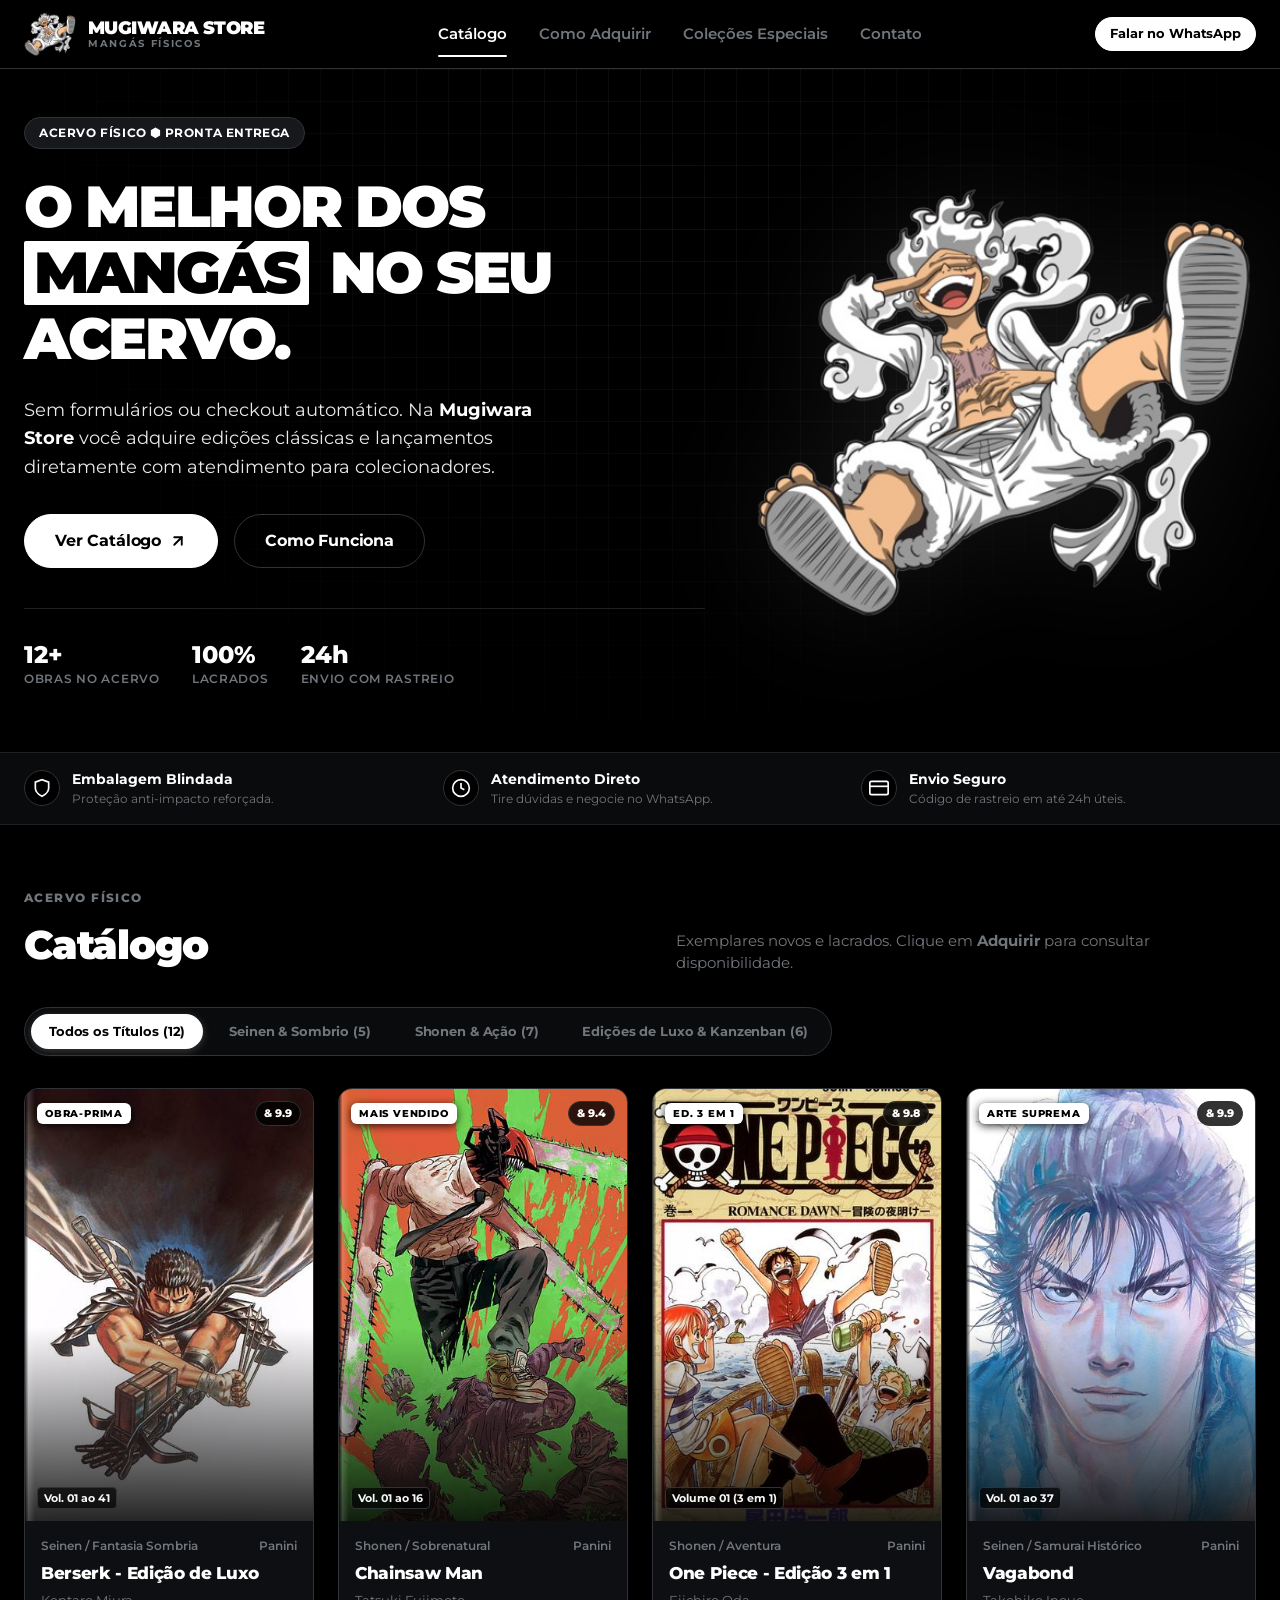
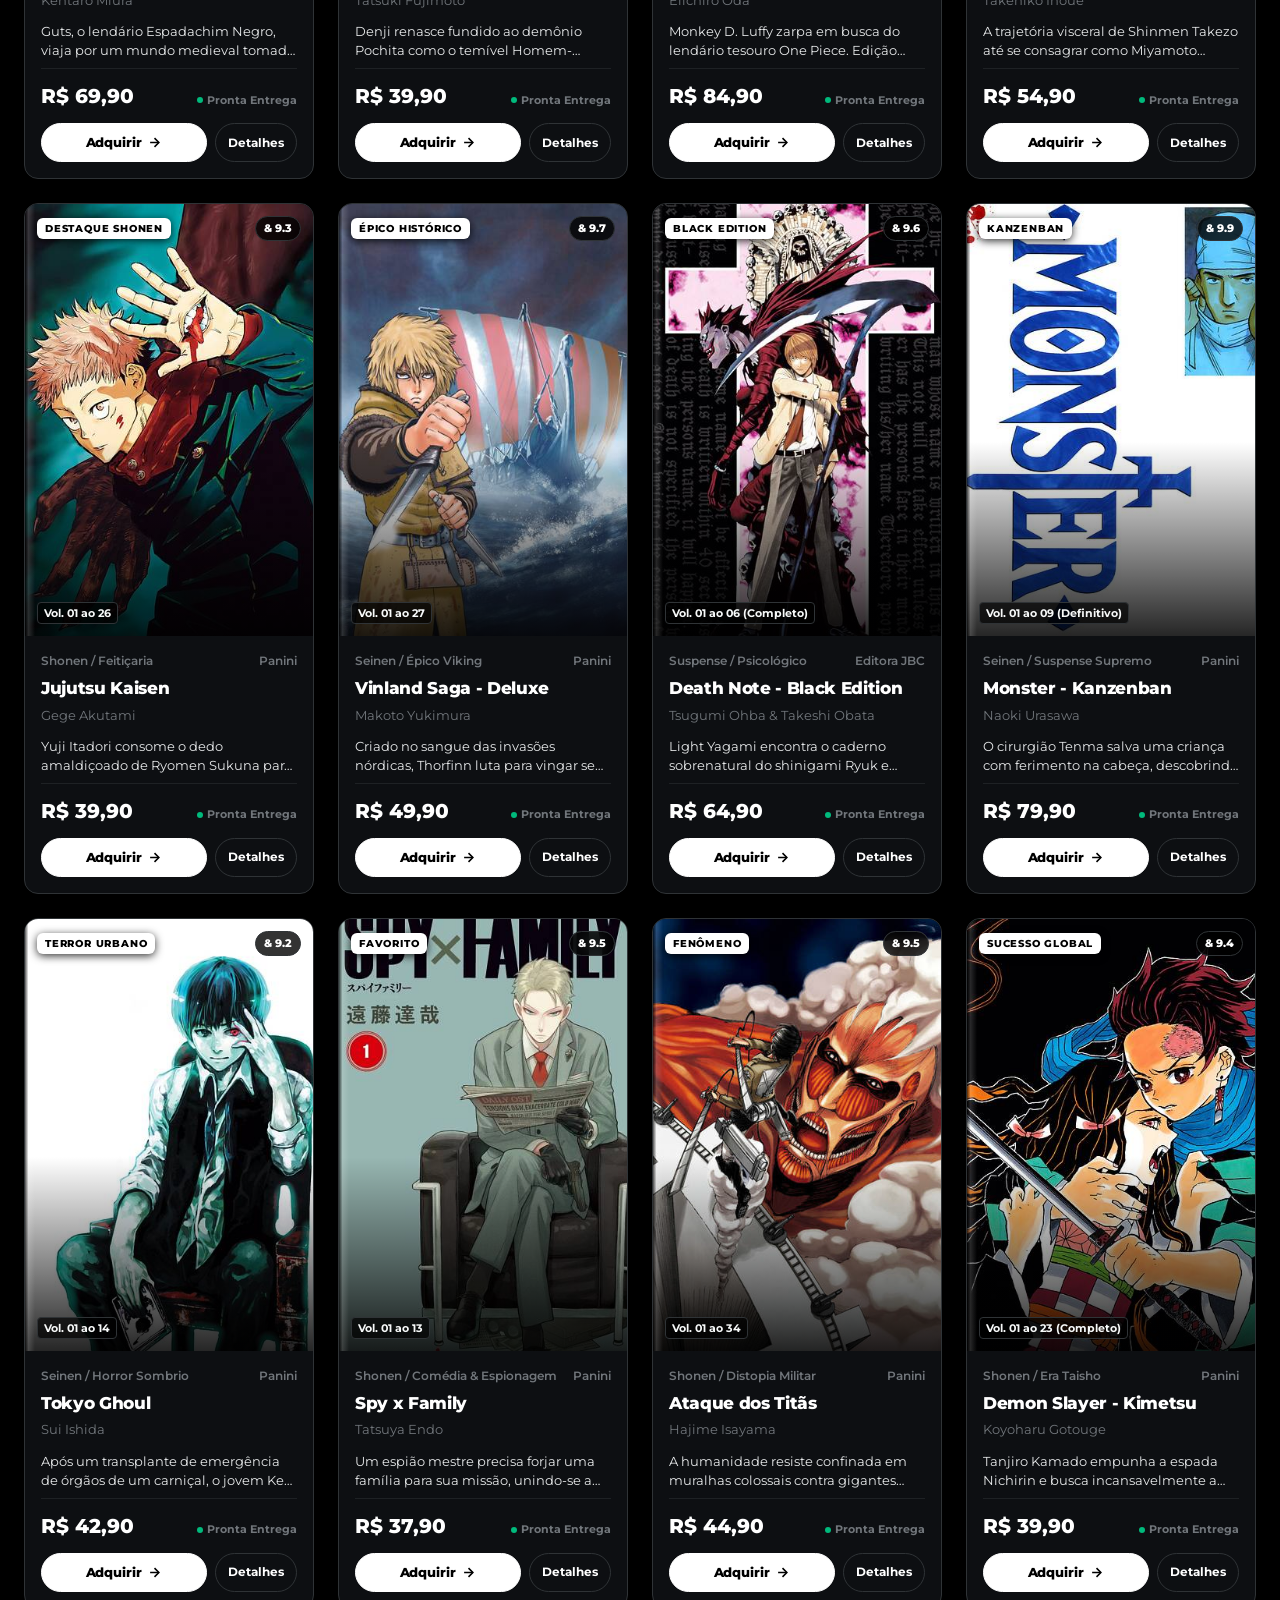
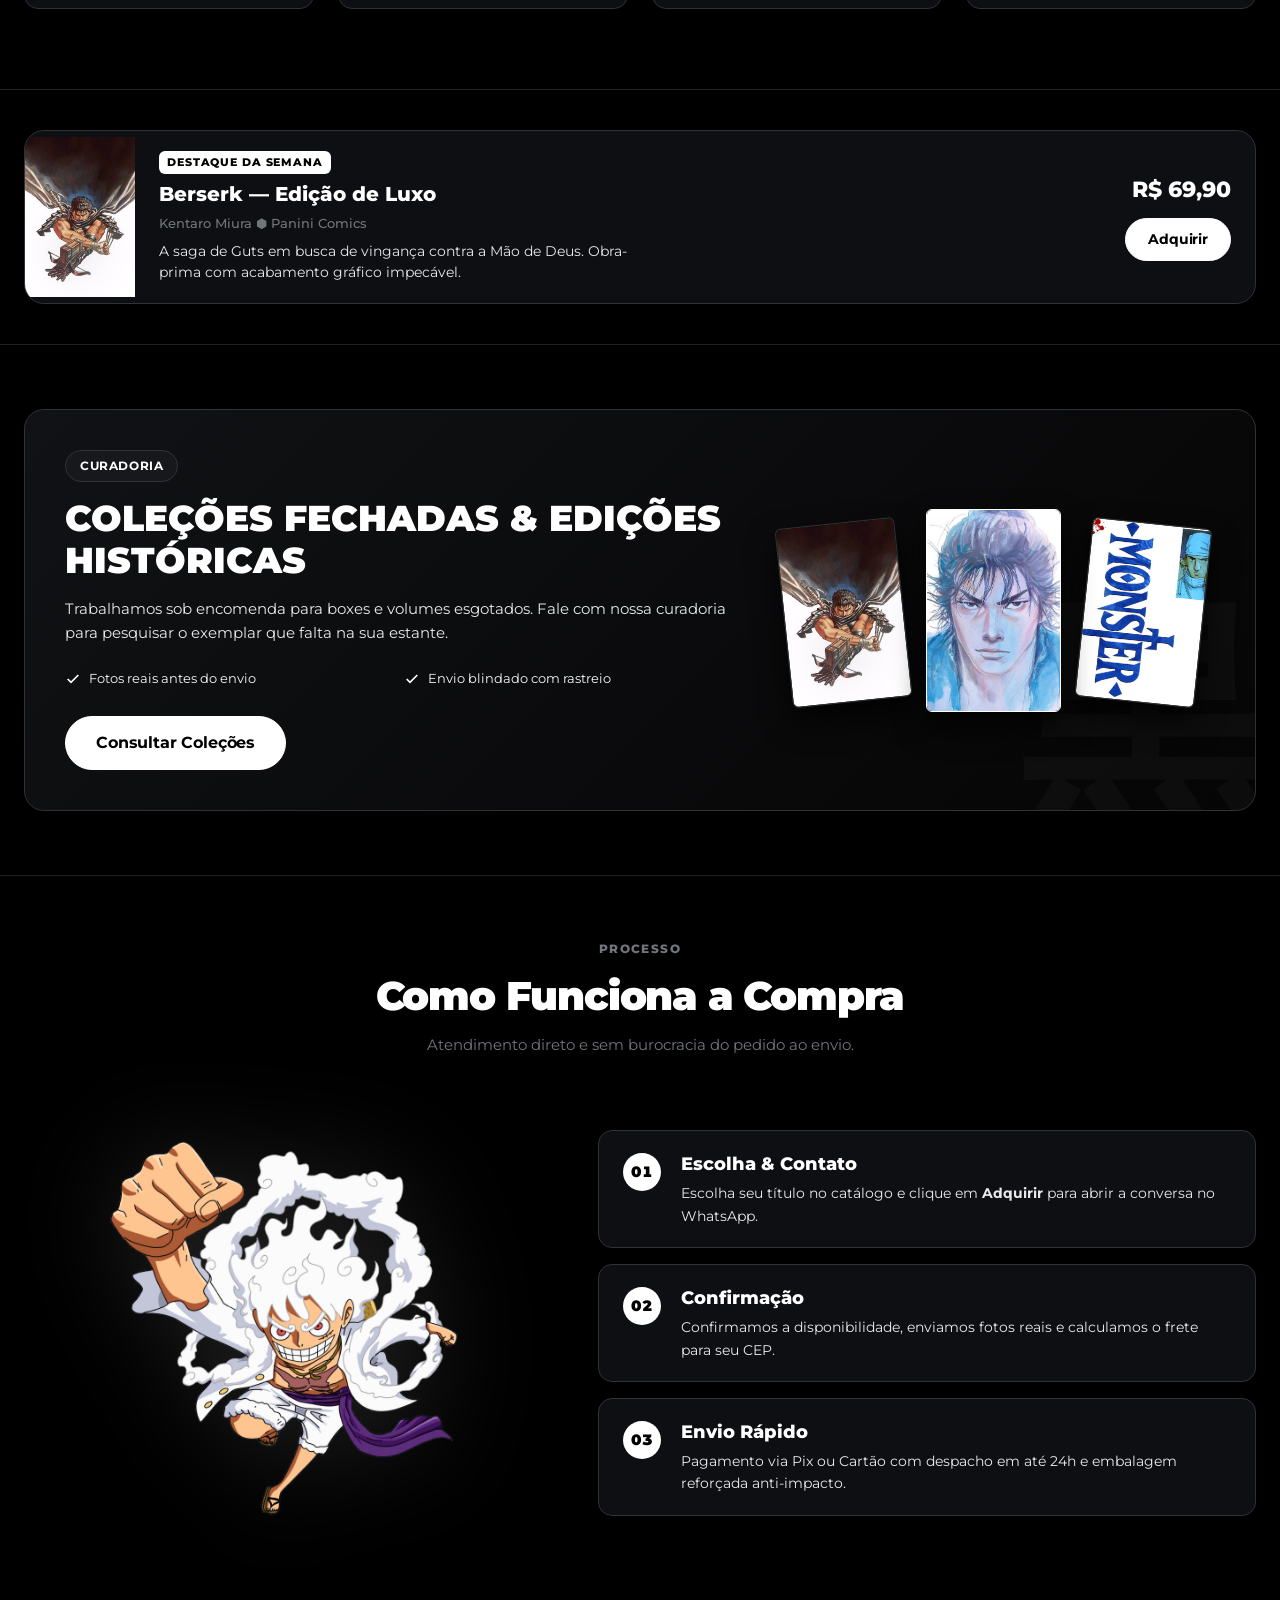
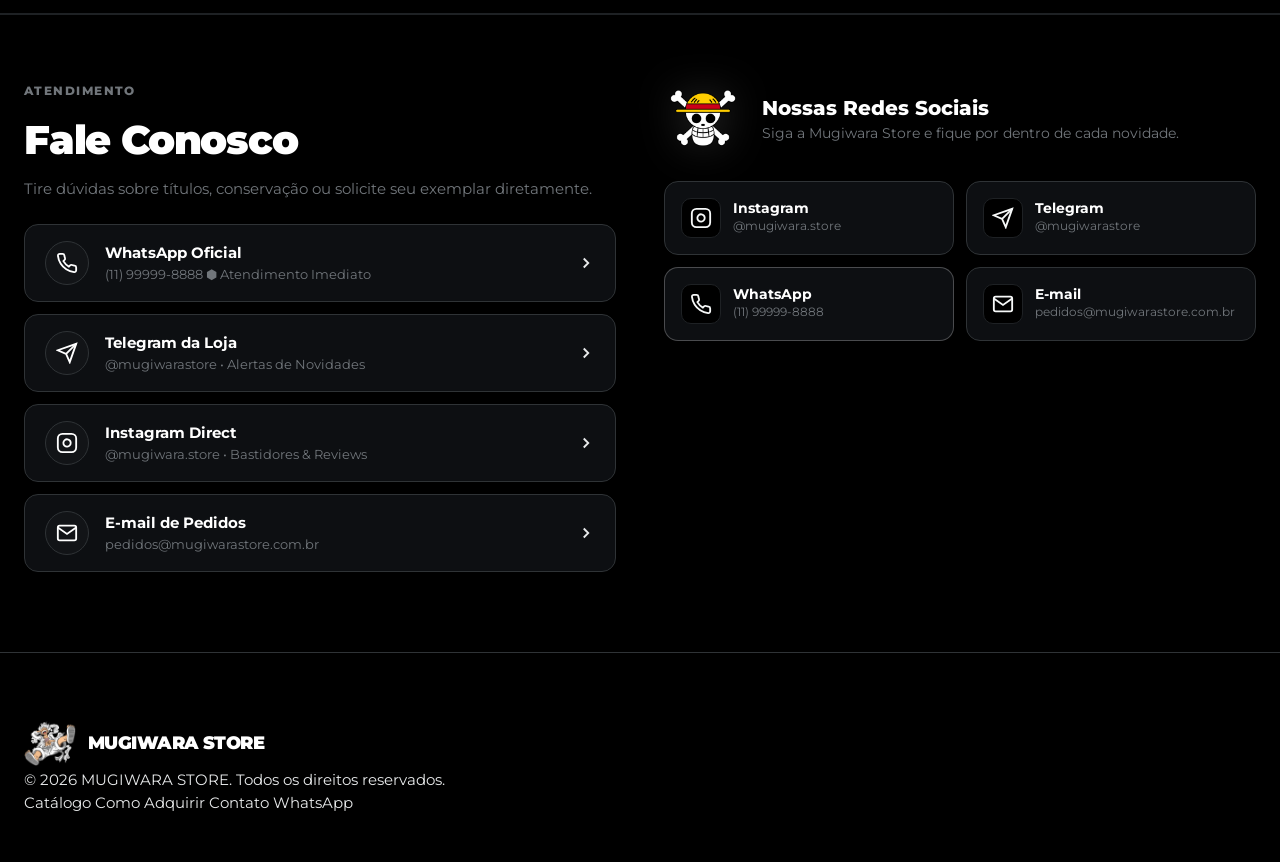
==== index.html @ 6538bbdb "feat: site demonstrativo Mugiwara Store em HTML e CSS puro" ====
<!DOCTYPE html>
<html lang="pt-BR">
<head>
  <meta charset="UTF-8">
  <meta name="viewport" content="width=device-width, initial-scale=1.0">
  <meta name="description" content="Mugiwara Store - Loja especializada em mangás raros, edições de luxo e shonen/seinen de destaque. Atendimento direto e envio para todo o Brasil.">
  <title>MUGIWARA STORE | Loja Especializada em Mangás & Edições de Colecionador</title>
  <link rel="preconnect" href="https://fonts.googleapis.com">
  <link rel="preconnect" href="https://fonts.gstatic.com" crossorigin>
  <link href="https://fonts.googleapis.com/css2?family=Montserrat:ital,wght@0,300;0,400;0,500;0,600;0,700;0,800;0,900;1,700;1,900&display=swap" rel="stylesheet">
  <link rel="stylesheet" href="styles.css">
</head>
<body>

  <!-- Header -->
  <header class="site-header">
    <div class="container header-inner">
      <!-- Logo -->
      <a href="#" class="logo" aria-label="Mugiwara Store Página Inicial">
        <img src="images/logo.png" alt="Mugiwara Store" class="logo-img">
        <div class="logo-text">
          <span>MUGIWARA STORE</span>
          <span class="tagline">Mangás Físicos</span>
        </div>
      </a>

      <!-- Mobile Nav Checkbox Toggle -->
      <input type="checkbox" id="nav-toggle" class="nav-toggle-input" aria-label="Abrir Menu">
      <label for="nav-toggle" class="nav-toggle-label" title="Menu">
        <span></span>
        <span></span>
        <span></span>
      </label>

      <!-- Desktop Nav -->
      <nav class="nav-menu">
        <a href="#catalogo" class="nav-link active">Catálogo</a>
        <a href="#como-adquirir" class="nav-link">Como Adquirir</a>
        <a href="#colecionador" class="nav-link">Coleções Especiais</a>
        <a href="#contato" class="nav-link">Contato</a>
      </nav>

      <!-- Action -->
      <div class="header-actions">
        <a href="https://wa.me/5511999998888?text=Ol%C3%A1%2C%20gostaria%20de%20consultar%20a%20disponibilidade%20de%20mang%C3%A1s%20na%20Mag%C3%A1%20Manga%21" target="_blank" rel="noopener noreferrer" class="btn btn-primary btn-sm">
          Falar no WhatsApp
        </a>
      </div>

      <!-- Mobile Dropdown Menu -->
      <div class="nav-menu-mobile">
        <a href="#catalogo">Catálogo</a>
        <a href="#como-adquirir">Como Adquirir</a>
        <a href="#colecionador">Coleções Especiais</a>
        <a href="#contato">Contato</a>
      </div>
    </div>
  </header>

  <!-- Hero / Spotlight Section -->
  <section class="hero" id="destaque">
    <div class="container hero-grid">
      
      <!-- Hero Copy -->
      <div class="hero-content">
        <div class="hero-badge-pill">
          Acervo Físico ⬢ Pronta Entrega
        </div>

        <h1 class="hero-title">
          O MELHOR DOS<br>
          <span class="highlight-box">MANGÁS</span> NO SEU<br>
          ACERVO.
        </h1>

        <p class="hero-desc">
          Sem formulários ou checkout automático. Na <strong>Mugiwara Store</strong> você adquire edições clássicas e lançamentos diretamente com atendimento para colecionadores.
        </p>

        <div class="hero-actions">
          <a href="#catalogo" class="btn btn-primary btn-lg">
            Ver Catálogo
            <svg width="18" height="18" viewBox="0 0 24 24" fill="none" stroke="currentColor" stroke-width="2.5" stroke-linecap="round" stroke-linejoin="round"><line x1="7" y1="17" x2="17" y2="7"></line><polyline points="7 7 17 7 17 17"></polyline></svg>
          </a>
          <a href="#como-adquirir" class="btn btn-outline btn-lg">
            Como Funciona
          </a>
        </div>

        <div class="hero-stats">
          <div class="stat-item">
            <span class="stat-value">12+</span>
            <span class="stat-label">Obras no Acervo</span>
          </div>
          <div class="stat-item">
            <span class="stat-value">100%</span>
            <span class="stat-label">Lacrados</span>
          </div>
          <div class="stat-item">
            <span class="stat-value">24h</span>
            <span class="stat-label">Envio com Rastreio</span>
          </div>
        </div>
      </div>

      <!-- Hero Logo Display -->
      <div class="hero-logo-display">
        <img src="images/logo.png" alt="Mugiwara Store" class="hero-logo-big">
      </div>

    </div>
  </section>

  <!-- Notice / Quality Promise Bar -->
  <section class="promise-bar">
    <div class="container promise-items">
      <div class="promise-item">
        <div class="promise-icon">
          <svg width="20" height="20" viewBox="0 0 24 24" fill="none" stroke="currentColor" stroke-width="2"><path d="M12 22s8-4 8-10V5l-8-3-8 3v7c0 6 8 10 8 10z"></path></svg>
        </div>
        <div class="promise-text">
          <h4>Embalagem Blindada</h4>
          <p>Proteção anti-impacto reforçada.</p>
        </div>
      </div>

      <div class="promise-item">
        <div class="promise-icon">
          <svg width="20" height="20" viewBox="0 0 24 24" fill="none" stroke="currentColor" stroke-width="2"><circle cx="12" cy="12" r="10"></circle><polyline points="12 6 12 12 16 14"></polyline></svg>
        </div>
        <div class="promise-text">
          <h4>Atendimento Direto</h4>
          <p>Tire dúvidas e negocie no WhatsApp.</p>
        </div>
      </div>

      <div class="promise-item">
        <div class="promise-icon">
          <svg width="20" height="20" viewBox="0 0 24 24" fill="none" stroke="currentColor" stroke-width="2"><rect x="1" y="4" width="22" height="16" rx="2" ry="2"></rect><line x1="1" y1="10" x2="23" y2="10"></line></svg>
        </div>
        <div class="promise-text">
          <h4>Envio Seguro</h4>
          <p>Código de rastreio em até 24h úteis.</p>
        </div>
      </div>
    </div>
  </section>

  <!-- Catalog Section -->
  <section class="catalog-section" id="catalogo">
    <div class="container">
      
      <!-- Section Header -->
      <div class="section-header">
        <span class="section-label">Acervo Físico</span>
        <div class="section-title-wrap">
          <h2 class="section-title">Catálogo</h2>
          <p class="section-subtitle">
            Exemplares novos e lacrados. Clique em <strong>Adquirir</strong> para consultar disponibilidade.
          </p>
        </div>
      </div>

      <!-- Pure CSS Filtering Control -->
      <input type="radio" name="manga-filter" id="filter-all" class="filter-radio" checked>
      <input type="radio" name="manga-filter" id="filter-seinen" class="filter-radio">
      <input type="radio" name="manga-filter" id="filter-shonen" class="filter-radio">
      <input type="radio" name="manga-filter" id="filter-luxo" class="filter-radio">

      <div class="filter-tabs">
        <label for="filter-all" class="filter-label">Todos os Títulos (12)</label>
        <label for="filter-seinen" class="filter-label">Seinen & Sombrio (5)</label>
        <label for="filter-shonen" class="filter-label">Shonen & Ação (7)</label>
        <label for="filter-luxo" class="filter-label">Edições de Luxo & Kanzenban (6)</label>
      </div>

      <!-- Manga Grid -->
      <div class="catalog-grid">

        <!-- 1. Berserk -->
        <article class="card cat-seinen cat-luxo">
          <div class="card-cover-container">
            <img src="images/berserk.jpg" alt="Berserk Volume 1" class="card-img" loading="lazy">
            <div class="card-badges">
              <span class="card-badge">Obra-Prima</span>
              <span class="card-rating">& 9.9</span>
            </div>
            <span class="card-vol-tag">Vol. 01 ao 41</span>
          </div>
          <div class="card-content">
            <div class="card-header-meta">
              <span>Seinen / Fantasia Sombria</span>
              <span>Panini</span>
            </div>
            <h3 class="card-title">Berserk - Edição de Luxo</h3>
            <span class="card-author">Kentaro Miura</span>
            <p class="card-synopsis">
              Guts, o lendário Espadachim Negro, viaja por um mundo medieval tomado por demônios em busca de acerto de contas com Griffith.
            </p>
            <div class="card-footer">
              <div class="card-price-row">
                <span class="card-price">R$ 69,90</span>
                <span class="card-stock-status"><span class="status-dot"></span> Pronta Entrega</span>
              </div>
              <div class="card-actions">
                <a href="https://wa.me/5511999998888?text=Ol%C3%A1%21%20Gostaria%20de%20adquirir%20o%20mang%C3%A1%20Berserk%20-%20Edi%C3%A7%C3%A3o%20de%20Luxo%20(R%24%2069%2C90).%20Como%20fa%C3%A7o%20para%20concluir%3F" target="_blank" rel="noopener noreferrer" class="btn-adquirir" title="Adquirir via Contato">
                  Adquirir
                  <svg width="15" height="15" viewBox="0 0 24 24" fill="none" stroke="currentColor" stroke-width="2.5"><line x1="5" y1="12" x2="19" y2="12"></line><polyline points="12 5 19 12 12 19"></polyline></svg>
                </a>
                <a href="#modal-berserk" class="btn-detalhes" title="Ver detalhes completos">Detalhes</a>
              </div>
            </div>
          </div>
        </article>

        <!-- 2. Chainsaw Man -->
        <article class="card cat-shonen">
          <div class="card-cover-container">
            <img src="images/chainsaw-man.jpg" alt="Chainsaw Man" class="card-img" loading="lazy">
            <div class="card-badges">
              <span class="card-badge">Mais Vendido</span>
              <span class="card-rating">& 9.4</span>
            </div>
            <span class="card-vol-tag">Vol. 01 ao 16</span>
          </div>
          <div class="card-content">
            <div class="card-header-meta">
              <span>Shonen / Sobrenatural</span>
              <span>Panini</span>
            </div>
            <h3 class="card-title">Chainsaw Man</h3>
            <span class="card-author">Tatsuki Fujimoto</span>
            <p class="card-synopsis">
              Denji renasce fundido ao demônio Pochita como o temível Homem-Motosserra e ingressa na Segurança Pública como caçador oficial.
            </p>
            <div class="card-footer">
              <div class="card-price-row">
                <span class="card-price">R$ 39,90</span>
                <span class="card-stock-status"><span class="status-dot"></span> Pronta Entrega</span>
              </div>
              <div class="card-actions">
                <a href="https://wa.me/5511999998888?text=Ol%C3%A1%21%20Gostaria%20de%20adquirir%20o%20mang%C3%A1%20Chainsaw%20Man%20(R%24%2039%2C90).%20Ainda%20possui%20exemplar%20dispon%C3%ADvel%3F" target="_blank" rel="noopener noreferrer" class="btn-adquirir">
                  Adquirir
                  <svg width="15" height="15" viewBox="0 0 24 24" fill="none" stroke="currentColor" stroke-width="2.5"><line x1="5" y1="12" x2="19" y2="12"></line><polyline points="12 5 19 12 12 19"></polyline></svg>
                </a>
                <a href="#modal-chainsaw-man" class="btn-detalhes">Detalhes</a>
              </div>
            </div>
          </div>
        </article>

        <!-- 3. One Piece -->
        <article class="card cat-shonen cat-luxo">
          <div class="card-cover-container">
            <img src="images/one-piece.jpg" alt="One Piece Edição 3 em 1" class="card-img" loading="lazy">
            <div class="card-badges">
              <span class="card-badge">Ed. 3 em 1</span>
              <span class="card-rating">& 9.8</span>
            </div>
            <span class="card-vol-tag">Volume 01 (3 em 1)</span>
          </div>
          <div class="card-content">
            <div class="card-header-meta">
              <span>Shonen / Aventura</span>
              <span>Panini</span>
            </div>
            <h3 class="card-title">One Piece - Edição 3 em 1</h3>
            <span class="card-author">Eiichiro Oda</span>
            <p class="card-synopsis">
              Monkey D. Luffy zarpa em busca do lendário tesouro One Piece. Edição compilada com três volumes originais em um só tomo.
            </p>
            <div class="card-footer">
              <div class="card-price-row">
                <span class="card-price">R$ 84,90</span>
                <span class="card-stock-status"><span class="status-dot"></span> Pronta Entrega</span>
              </div>
              <div class="card-actions">
                <a href="https://wa.me/5511999998888?text=Ol%C3%A1%21%20Gostaria%20de%20adquirir%20a%20edi%C3%A7%C3%A3o%203%20em%201%20de%20One%20Piece%20(R%24%2084%2C90).%20Como%20procedemos%3F" target="_blank" rel="noopener noreferrer" class="btn-adquirir">
                  Adquirir
                  <svg width="15" height="15" viewBox="0 0 24 24" fill="none" stroke="currentColor" stroke-width="2.5"><line x1="5" y1="12" x2="19" y2="12"></line><polyline points="12 5 19 12 12 19"></polyline></svg>
                </a>
                <a href="#modal-one-piece" class="btn-detalhes">Detalhes</a>
              </div>
            </div>
          </div>
        </article>

        <!-- 4. Vagabond -->
        <article class="card cat-seinen cat-luxo">
          <div class="card-cover-container">
            <img src="images/vagabond.jpg" alt="Vagabond" class="card-img" loading="lazy">
            <div class="card-badges">
              <span class="card-badge">Arte Suprema</span>
              <span class="card-rating">& 9.9</span>
            </div>
            <span class="card-vol-tag">Vol. 01 ao 37</span>
          </div>
          <div class="card-content">
            <div class="card-header-meta">
              <span>Seinen / Samurai Histórico</span>
              <span>Panini</span>
            </div>
            <h3 class="card-title">Vagabond</h3>
            <span class="card-author">Takehiko Inoue</span>
            <p class="card-synopsis">
              A trajetória visceral de Shinmen Takezo até se consagrar como Miyamoto Musashi, o maior espadachim de toda a história do Japão feudal.
            </p>
            <div class="card-footer">
              <div class="card-price-row">
                <span class="card-price">R$ 54,90</span>
                <span class="card-stock-status"><span class="status-dot"></span> Pronta Entrega</span>
              </div>
              <div class="card-actions">
                <a href="https://wa.me/5511999998888?text=Ol%C3%A1%21%20Tenho%20interesse%20em%20adquirir%20o%20mang%C3%A1%20Vagabond%20(R%24%2054%2C90).%20Pode%20me%20atender%3F" target="_blank" rel="noopener noreferrer" class="btn-adquirir">
                  Adquirir
                  <svg width="15" height="15" viewBox="0 0 24 24" fill="none" stroke="currentColor" stroke-width="2.5"><line x1="5" y1="12" x2="19" y2="12"></line><polyline points="12 5 19 12 12 19"></polyline></svg>
                </a>
                <a href="#modal-vagabond" class="btn-detalhes">Detalhes</a>
              </div>
            </div>
          </div>
        </article>

        <!-- 5. Jujutsu Kaisen -->
        <article class="card cat-shonen">
          <div class="card-cover-container">
            <img src="images/jujutsu-kaisen.jpg" alt="Jujutsu Kaisen" class="card-img" loading="lazy">
            <div class="card-badges">
              <span class="card-badge">Destaque Shonen</span>
              <span class="card-rating">& 9.3</span>
            </div>
            <span class="card-vol-tag">Vol. 01 ao 26</span>
          </div>
          <div class="card-content">
            <div class="card-header-meta">
              <span>Shonen / Feitiçaria</span>
              <span>Panini</span>
            </div>
            <h3 class="card-title">Jujutsu Kaisen</h3>
            <span class="card-author">Gege Akutami</span>
            <p class="card-synopsis">
              Yuji Itadori consome o dedo amaldiçoado de Ryomen Sukuna para salvar seus companheiros e é lançado na Escola de Feitiçaria de Tóquio.
            </p>
            <div class="card-footer">
              <div class="card-price-row">
                <span class="card-price">R$ 39,90</span>
                <span class="card-stock-status"><span class="status-dot"></span> Pronta Entrega</span>
              </div>
              <div class="card-actions">
                <a href="https://wa.me/5511999998888?text=Ol%C3%A1%21%20Quero%20adquirir%20o%20mang%C3%A1%20Jujutsu%20Kaisen%20(R%24%2039%2C90).%20Quais%20volumes%20est%C3%A3o%20dispon%C3%ADveis%3F" target="_blank" rel="noopener noreferrer" class="btn-adquirir">
                  Adquirir
                  <svg width="15" height="15" viewBox="0 0 24 24" fill="none" stroke="currentColor" stroke-width="2.5"><line x1="5" y1="12" x2="19" y2="12"></line><polyline points="12 5 19 12 12 19"></polyline></svg>
                </a>
                <a href="#modal-jujutsu-kaisen" class="btn-detalhes">Detalhes</a>
              </div>
            </div>
          </div>
        </article>

        <!-- 6. Vinland Saga -->
        <article class="card cat-seinen cat-luxo">
          <div class="card-cover-container">
            <img src="images/vinland-saga.jpg" alt="Vinland Saga Deluxe" class="card-img" loading="lazy">
            <div class="card-badges">
              <span class="card-badge">Épico Histórico</span>
              <span class="card-rating">& 9.7</span>
            </div>
            <span class="card-vol-tag">Vol. 01 ao 27</span>
          </div>
          <div class="card-content">
            <div class="card-header-meta">
              <span>Seinen / Épico Viking</span>
              <span>Panini</span>
            </div>
            <h3 class="card-title">Vinland Saga - Deluxe</h3>
            <span class="card-author">Makoto Yukimura</span>
            <p class="card-synopsis">
              Criado no sangue das invasões nórdicas, Thorfinn luta para vingar seu pai contra Askeladd até descobrir a lenda de Vinland.
            </p>
            <div class="card-footer">
              <div class="card-price-row">
                <span class="card-price">R$ 49,90</span>
                <span class="card-stock-status"><span class="status-dot"></span> Pronta Entrega</span>
              </div>
              <div class="card-actions">
                <a href="https://wa.me/5511999998888?text=Ol%C3%A1%21%20Gostaria%20de%20adquirir%20Vinland%20Saga%20Deluxe%20(R%24%2049%2C90).%20Como%20fa%C3%A7o%20para%20combinar%20o%20envio%3F" target="_blank" rel="noopener noreferrer" class="btn-adquirir">
                  Adquirir
                  <svg width="15" height="15" viewBox="0 0 24 24" fill="none" stroke="currentColor" stroke-width="2.5"><line x1="5" y1="12" x2="19" y2="12"></line><polyline points="12 5 19 12 12 19"></polyline></svg>
                </a>
                <a href="#modal-vinland-saga" class="btn-detalhes">Detalhes</a>
              </div>
            </div>
          </div>
        </article>

        <!-- 7. Death Note -->
        <article class="card cat-shonen cat-luxo">
          <div class="card-cover-container">
            <img src="images/death-note.jpg" alt="Death Note Black Edition" class="card-img" loading="lazy">
            <div class="card-badges">
              <span class="card-badge">Black Edition</span>
              <span class="card-rating">& 9.6</span>
            </div>
            <span class="card-vol-tag">Vol. 01 ao 06 (Completo)</span>
          </div>
          <div class="card-content">
            <div class="card-header-meta">
              <span>Suspense / Psicológico</span>
              <span>Editora JBC</span>
            </div>
            <h3 class="card-title">Death Note - Black Edition</h3>
            <span class="card-author">Tsugumi Ohba & Takeshi Obata</span>
            <p class="card-synopsis">
              Light Yagami encontra o caderno sobrenatural do shinigami Ryuk e declara guerra aos criminosos do mundo, desafiando a mente de L.
            </p>
            <div class="card-footer">
              <div class="card-price-row">
                <span class="card-price">R$ 64,90</span>
                <span class="card-stock-status"><span class="status-dot"></span> Pronta Entrega</span>
              </div>
              <div class="card-actions">
                <a href="https://wa.me/5511999998888?text=Ol%C3%A1%21%20Quero%20adquirir%20o%20Death%20Note%20Black%20Edition%20(R%24%2064%2C90).%20Est%C3%A1%20dispon%C3%ADvel%3F" target="_blank" rel="noopener noreferrer" class="btn-adquirir">
                  Adquirir
                  <svg width="15" height="15" viewBox="0 0 24 24" fill="none" stroke="currentColor" stroke-width="2.5"><line x1="5" y1="12" x2="19" y2="12"></line><polyline points="12 5 19 12 12 19"></polyline></svg>
                </a>
                <a href="#modal-death-note" class="btn-detalhes">Detalhes</a>
              </div>
            </div>
          </div>
        </article>

        <!-- 8. Monster -->
        <article class="card cat-seinen cat-luxo">
          <div class="card-cover-container">
            <img src="images/monster.jpg" alt="Monster Kanzenban" class="card-img" loading="lazy">
            <div class="card-badges">
              <span class="card-badge">Kanzenban</span>
              <span class="card-rating">& 9.9</span>
            </div>
            <span class="card-vol-tag">Vol. 01 ao 09 (Definitivo)</span>
          </div>
          <div class="card-content">
            <div class="card-header-meta">
              <span>Seinen / Suspense Supremo</span>
              <span>Panini</span>
            </div>
            <h3 class="card-title">Monster - Kanzenban</h3>
            <span class="card-author">Naoki Urasawa</span>
            <p class="card-synopsis">
              O cirurgião Tenma salva uma criança com ferimento na cabeça, descobrindo anos depois que salvou Johan Liebert, um gênio maligno.
            </p>
            <div class="card-footer">
              <div class="card-price-row">
                <span class="card-price">R$ 79,90</span>
                <span class="card-stock-status"><span class="status-dot"></span> Pronta Entrega</span>
              </div>
              <div class="card-actions">
                <a href="https://wa.me/5511999998888?text=Ol%C3%A1%21%20Gostaria%20de%20adquirir%20o%20Monster%20Kanzenban%20(R%24%2079%2C90).%20Como%20proceder%20com%20o%20pagamento%3F" target="_blank" rel="noopener noreferrer" class="btn-adquirir">
                  Adquirir
                  <svg width="15" height="15" viewBox="0 0 24 24" fill="none" stroke="currentColor" stroke-width="2.5"><line x1="5" y1="12" x2="19" y2="12"></line><polyline points="12 5 19 12 12 19"></polyline></svg>
                </a>
                <a href="#modal-monster" class="btn-detalhes">Detalhes</a>
              </div>
            </div>
          </div>
        </article>

        <!-- 9. Tokyo Ghoul -->
        <article class="card cat-seinen">
          <div class="card-cover-container">
            <img src="images/tokyo-ghoul.jpg" alt="Tokyo Ghoul" class="card-img" loading="lazy">
            <div class="card-badges">
              <span class="card-badge">Terror Urbano</span>
              <span class="card-rating">& 9.2</span>
            </div>
            <span class="card-vol-tag">Vol. 01 ao 14</span>
          </div>
          <div class="card-content">
            <div class="card-header-meta">
              <span>Seinen / Horror Sombrio</span>
              <span>Panini</span>
            </div>
            <h3 class="card-title">Tokyo Ghoul</h3>
            <span class="card-author">Sui Ishida</span>
            <p class="card-synopsis">
              Após um transplante de emergência de órgãos de um carniçal, o jovem Ken Kaneki torna-se meio-humano, meio-ghoul em Tóquio.
            </p>
            <div class="card-footer">
              <div class="card-price-row">
                <span class="card-price">R$ 42,90</span>
                <span class="card-stock-status"><span class="status-dot"></span> Pronta Entrega</span>
              </div>
              <div class="card-actions">
                <a href="https://wa.me/5511999998888?text=Ol%C3%A1%21%20Gostaria%20de%20adquirir%20o%20mang%C3%A1%20Tokyo%20Ghoul%20(R%24%2042%2C90).%20Voc%C3%AA%20tem%20o%20volume%201%3F" target="_blank" rel="noopener noreferrer" class="btn-adquirir">
                  Adquirir
                  <svg width="15" height="15" viewBox="0 0 24 24" fill="none" stroke="currentColor" stroke-width="2.5"><line x1="5" y1="12" x2="19" y2="12"></line><polyline points="12 5 19 12 12 19"></polyline></svg>
                </a>
                <a href="#modal-tokyo-ghoul" class="btn-detalhes">Detalhes</a>
              </div>
            </div>
          </div>
        </article>

        <!-- 10. Spy x Family -->
        <article class="card cat-shonen">
          <div class="card-cover-container">
            <img src="images/spy-family.jpg" alt="Spy x Family" class="card-img" loading="lazy">
            <div class="card-badges">
              <span class="card-badge">Favorito</span>
              <span class="card-rating">& 9.5</span>
            </div>
            <span class="card-vol-tag">Vol. 01 ao 13</span>
          </div>
          <div class="card-content">
            <div class="card-header-meta">
              <span>Shonen / Comédia & Espionagem</span>
              <span>Panini</span>
            </div>
            <h3 class="card-title">Spy x Family</h3>
            <span class="card-author">Tatsuya Endo</span>
            <p class="card-synopsis">
              Um espião mestre precisa forjar uma família para sua missão, unindo-se a uma assassina e adotando uma garotinha clarividente.
            </p>
            <div class="card-footer">
              <div class="card-price-row">
                <span class="card-price">R$ 37,90</span>
                <span class="card-stock-status"><span class="status-dot"></span> Pronta Entrega</span>
              </div>
              <div class="card-actions">
                <a href="https://wa.me/5511999998888?text=Ol%C3%A1%21%20Quero%20adquirir%20exemplares%20de%20Spy%20x%20Family%20(R%24%2037%2C90).%20Como%20prosseguimos%3F" target="_blank" rel="noopener noreferrer" class="btn-adquirir">
                  Adquirir
                  <svg width="15" height="15" viewBox="0 0 24 24" fill="none" stroke="currentColor" stroke-width="2.5"><line x1="5" y1="12" x2="19" y2="12"></line><polyline points="12 5 19 12 12 19"></polyline></svg>
                </a>
                <a href="#modal-spy-family" class="btn-detalhes">Detalhes</a>
              </div>
            </div>
          </div>
        </article>

        <!-- 11. Attack on Titan -->
        <article class="card cat-shonen">
          <div class="card-cover-container">
            <img src="images/attack-on-titan.jpg" alt="Ataque dos Titãs" class="card-img" loading="lazy">
            <div class="card-badges">
              <span class="card-badge">Fenômeno</span>
              <span class="card-rating">& 9.5</span>
            </div>
            <span class="card-vol-tag">Vol. 01 ao 34</span>
          </div>
          <div class="card-content">
            <div class="card-header-meta">
              <span>Shonen / Distopia Militar</span>
              <span>Panini</span>
            </div>
            <h3 class="card-title">Ataque dos Titãs</h3>
            <span class="card-author">Hajime Isayama</span>
            <p class="card-synopsis">
              A humanidade resiste confinada em muralhas colossais contra gigantes devoradores até o muro quebrar e Eren jurar vingança total.
            </p>
            <div class="card-footer">
              <div class="card-price-row">
                <span class="card-price">R$ 44,90</span>
                <span class="card-stock-status"><span class="status-dot"></span> Pronta Entrega</span>
              </div>
              <div class="card-actions">
                <a href="https://wa.me/5511999998888?text=Ol%C3%A1%21%20Tenho%20interesse%20em%20adquirir%20o%20mang%C3%A1%20Ataque%20dos%20Tit%C3%A3s%20(R%24%2044%2C90).%20Poderia%20me%20atender%3F" target="_blank" rel="noopener noreferrer" class="btn-adquirir">
                  Adquirir
                  <svg width="15" height="15" viewBox="0 0 24 24" fill="none" stroke="currentColor" stroke-width="2.5"><line x1="5" y1="12" x2="19" y2="12"></line><polyline points="12 5 19 12 12 19"></polyline></svg>
                </a>
                <a href="#modal-attack-on-titan" class="btn-detalhes">Detalhes</a>
              </div>
            </div>
          </div>
        </article>

        <!-- 12. Demon Slayer -->
        <article class="card cat-shonen">
          <div class="card-cover-container">
            <img src="images/demon-slayer.jpg" alt="Demon Slayer" class="card-img" loading="lazy">
            <div class="card-badges">
              <span class="card-badge">Sucesso Global</span>
              <span class="card-rating">& 9.4</span>
            </div>
            <span class="card-vol-tag">Vol. 01 ao 23 (Completo)</span>
          </div>
          <div class="card-content">
            <div class="card-header-meta">
              <span>Shonen / Era Taisho</span>
              <span>Panini</span>
            </div>
            <h3 class="card-title">Demon Slayer - Kimetsu</h3>
            <span class="card-author">Koyoharu Gotouge</span>
            <p class="card-synopsis">
              Tanjiro Kamado empunha a espada Nichirin e busca incansavelmente a cura para sua irmã Nezuko, transformada em demônio.
            </p>
            <div class="card-footer">
              <div class="card-price-row">
                <span class="card-price">R$ 39,90</span>
                <span class="card-stock-status"><span class="status-dot"></span> Pronta Entrega</span>
              </div>
              <div class="card-actions">
                <a href="https://wa.me/5511999998888?text=Ol%C3%A1%21%20Gostaria%20de%20adquirir%20Demon%20Slayer%20Kimetsu%20no%20Yaiba%20(R%24%2039%2C90).%20Voc%C3%AAs%20t%C3%AAm%20em%20estoque%3F" target="_blank" rel="noopener noreferrer" class="btn-adquirir">
                  Adquirir
                  <svg width="15" height="15" viewBox="0 0 24 24" fill="none" stroke="currentColor" stroke-width="2.5"><line x1="5" y1="12" x2="19" y2="12"></line><polyline points="12 5 19 12 12 19"></polyline></svg>
                </a>
                <a href="#modal-demon-slayer" class="btn-detalhes">Detalhes</a>
              </div>
            </div>
          </div>
        </article>

      </div>
    </div>
  </section>


  <!-- Destaque: Berserk Compact Banner -->
  <section class="destaque-banner-section">
    <div class="container">
      <div class="destaque-banner">
        <div class="destaque-banner-cover">
          <img src="images/berserk.jpg" alt="Berserk Edição de Luxo" loading="lazy">
        </div>
        <div class="destaque-banner-info">
          <span class="card-tag">Destaque da Semana</span>
          <h3 class="destaque-banner-title">Berserk — Edição de Luxo</h3>
          <p class="destaque-banner-author">Kentaro Miura ⬢ Panini Comics</p>
          <p class="destaque-banner-desc">A saga de Guts em busca de vingança contra a Mão de Deus. Obra-prima com acabamento gráfico impecável.</p>
        </div>
        <div class="destaque-banner-action">
          <span class="price-value">R$ 69,90</span>
          <a href="https://wa.me/5511999998888?text=Ol%C3%A1%21%20Gostaria%20de%20adquirir%20Berserk%20-%20Edi%C3%A7%C3%A3o%20de%20Luxo%20(R%24%2069%2C90)." target="_blank" rel="noopener noreferrer" class="btn btn-primary">Adquirir</a>
        </div>
      </div>
    </div>
  </section>

  <!-- Collector's Spotlight Box Section -->
  <section class="spotlight-box" id="colecionador">
    <div class="container">
      <div class="collector-banner">
        <div class="collector-content">
          <span class="hero-badge-pill" style="align-self: flex-start; margin-bottom: 0;">Curadoria</span>
          <h2 class="collector-title">COLEÇÕES FECHADAS & EDIÇÕES HISTÓRICAS</h2>
          <p class="collector-desc">
            Trabalhamos sob encomenda para boxes e volumes esgotados. Fale com nossa curadoria para pesquisar o exemplar que falta na sua estante.
          </p>
          <div class="collector-perks">
            <div class="perk-item">
              <svg width="16" height="16" viewBox="0 0 24 24" fill="none" stroke="currentColor" stroke-width="2.5"><polyline points="20 6 9 17 4 12"></polyline></svg>
              <span>Fotos reais antes do envio</span>
            </div>
            <div class="perk-item">
              <svg width="16" height="16" viewBox="0 0 24 24" fill="none" stroke="currentColor" stroke-width="2.5"><polyline points="20 6 9 17 4 12"></polyline></svg>
              <span>Envio blindado com rastreio</span>
            </div>
          </div>
          <div style="margin-top: 12px;">
            <a href="https://wa.me/5511999998888?text=Ol%C3%A1%2C%20tenho%20interesse%20em%20consultar%20cole%C3%A7%C3%B5es%20fechadas%20e%20edi%C3%A7%C3%B5es%20especiais%21" target="_blank" rel="noopener noreferrer" class="btn btn-primary btn-lg">
              Consultar Coleções
            </a>
          </div>
        </div>

        <div class="collector-visual">
          <div class="collector-book-stack">
            <div class="stack-book"><img src="images/berserk.jpg" alt="Berserk Stack"></div>
            <div class="stack-book"><img src="images/vagabond.jpg" alt="Vagabond Stack"></div>
            <div class="stack-book"><img src="images/monster.jpg" alt="Monster Stack"></div>
          </div>
        </div>
      </div>
    </div>
  </section>

  <!-- How to Purchase Section (Zero Checkout Explanation) -->
  <section class="acquisition-guide" id="como-adquirir">
    <div class="container">
      <div class="section-header" style="text-align: center; align-items: center;">
        <span class="section-label">Processo</span>
        <h2 class="section-title">Como Funciona a Compra</h2>
        <p class="section-subtitle" style="text-align: center;">
          Atendimento direto e sem burocracia do pedido ao envio.
        </p>
      </div>

      <div class="guide-layout">
        <!-- Left: Grande mídia Luffy (Anexo 3) -->
        <div class="guide-media">
          <img src="images/luffy2.png" alt="Mugiwara Store - Atendimento" class="guide-luffy-img">
        </div>

        <!-- Right: cards empilhados -->
        <div class="guide-steps-stacked">
          <div class="step-card">
            <span class="step-number">01</span>
            <div class="step-body">
              <h3 class="step-title">Escolha &amp; Contato</h3>
              <p class="step-desc">
                Escolha seu título no catálogo e clique em <strong>Adquirir</strong> para abrir a conversa no WhatsApp.
              </p>
            </div>
          </div>

          <div class="step-card">
            <span class="step-number">02</span>
            <div class="step-body">
              <h3 class="step-title">Confirmação</h3>
              <p class="step-desc">
                Confirmamos a disponibilidade, enviamos fotos reais e calculamos o frete para seu CEP.
              </p>
            </div>
          </div>

          <div class="step-card">
            <span class="step-number">03</span>
            <div class="step-body">
              <h3 class="step-title">Envio Rápido</h3>
              <p class="step-desc">
                Pagamento via Pix ou Cartão com despacho em até 24h e embalagem reforçada anti-impacto.
              </p>
            </div>
          </div>
        </div>
      </div>
    </div>
  </section>

  <!-- Contact Section -->
  <section class="contact-section" id="contato">
    <div class="container">
      <div class="contact-layout">

        <!-- Left: Channels -->
        <div class="contact-info">
          <div>
            <span class="section-label">Atendimento</span>
            <h2 class="section-title" style="margin-top: 8px;">Fale Conosco</h2>
            <p class="section-subtitle" style="margin-top: 8px;">
              Tire dúvidas sobre títulos, conservação ou solicite seu exemplar diretamente.
            </p>
          </div>

          <div class="channel-list">
            <!-- WhatsApp -->
            <a href="https://wa.me/5511999998888?text=Ol%C3%A1%2C%20gostaria%20de%20adquirir%20mang%C3%A1s%20na%20Mugiwara%20Store%21" target="_blank" rel="noopener noreferrer" class="channel-card">
              <div class="channel-left">
                <div class="channel-icon">
                  <svg width="22" height="22" viewBox="0 0 24 24" fill="none" stroke="currentColor" stroke-width="2"><path d="M22 16.92v3a2 2 0 0 1-2.18 2 19.79 19.79 0 0 1-8.63-3.07 19.5 19.5 0 0 1-6-6 19.79 19.79 0 0 1-3.07-8.67A2 2 0 0 1 4.11 2h3a2 2 0 0 1 2 1.72 12.84 12.84 0 0 0 .7 2.81 2 2 0 0 1-.45 2.11L8.09 9.91a16 16 0 0 0 6 6l1.27-1.27a2 2 0 0 1 2.11-.45 12.84 12.84 0 0 0 2.81.7A2 2 0 0 1 22 16.92z"></path></svg>
                </div>
                <div class="channel-text">
                  <h4>WhatsApp Oficial</h4>
                  <p>(11) 99999-8888 ⬢ Atendimento Imediato</p>
                </div>
              </div>
              <svg width="18" height="18" viewBox="0 0 24 24" fill="none" stroke="currentColor" stroke-width="2.5"><polyline points="9 18 15 12 9 6"></polyline></svg>
            </a>

            <!-- Telegram -->
            <a href="https://t.me" target="_blank" rel="noopener noreferrer" class="channel-card">
              <div class="channel-left">
                <div class="channel-icon">
                  <svg width="22" height="22" viewBox="0 0 24 24" fill="none" stroke="currentColor" stroke-width="2"><line x1="22" y1="2" x2="11" y2="13"></line><polygon points="22 2 15 22 11 13 2 9 22 2"></polygon></svg>
                </div>
                <div class="channel-text">
                  <h4>Telegram da Loja</h4>
                  <p>@mugiwarastore • Alertas de Novidades</p>
                </div>
              </div>
              <svg width="18" height="18" viewBox="0 0 24 24" fill="none" stroke="currentColor" stroke-width="2.5"><polyline points="9 18 15 12 9 6"></polyline></svg>
            </a>

            <!-- Instagram -->
            <a href="https://instagram.com" target="_blank" rel="noopener noreferrer" class="channel-card">
              <div class="channel-left">
                <div class="channel-icon">
                  <svg width="22" height="22" viewBox="0 0 24 24" fill="none" stroke="currentColor" stroke-width="2"><rect x="2" y="2" width="20" height="20" rx="5" ry="5"></rect><path d="M16 11.37A4 4 0 1 1 12.63 8 4 4 0 0 1 16 11.37z"></path><line x1="17.5" y1="6.5" x2="17.51" y2="6.5"></line></svg>
                </div>
                <div class="channel-text">
                  <h4>Instagram Direct</h4>
                  <p>@mugiwara.store • Bastidores &amp; Reviews</p>
                </div>
              </div>
              <svg width="18" height="18" viewBox="0 0 24 24" fill="none" stroke="currentColor" stroke-width="2.5"><polyline points="9 18 15 12 9 6"></polyline></svg>
            </a>

            <!-- Email -->
            <a href="mailto:pedidos@mugiwarastore.com.br" class="channel-card">
              <div class="channel-left">
                <div class="channel-icon">
                  <svg width="22" height="22" viewBox="0 0 24 24" fill="none" stroke="currentColor" stroke-width="2"><path d="M4 4h16c1.1 0 2 .9 2 2v12c0 1.1-.9 2-2 2H4c-1.1 0-2-.9-2-2V6c0-1.1.9-2 2-2z"></path><polyline points="22,6 12,13 2,6"></polyline></svg>
                </div>
                <div class="channel-text">
                  <h4>E-mail de Pedidos</h4>
                  <p>pedidos@mugiwarastore.com.br</p>
                </div>
              </div>
              <svg width="18" height="18" viewBox="0 0 24 24" fill="none" stroke="currentColor" stroke-width="2.5"><polyline points="9 18 15 12 9 6"></polyline></svg>
            </a>
          </div>
        </div>

        <!-- Right: Nossas Redes Sociais com Jolly Roger (menor no cabeçalho) -->
        <div class="social-panel">
          <div class="social-panel-header">
            <img src="images/jolly-roger.png" alt="Mugiwara Store" class="social-panel-mascot">
            <div>
              <h3 class="form-title">Nossas Redes Sociais</h3>
              <p class="form-desc">Siga a Mugiwara Store e fique por dentro de cada novidade.</p>
            </div>
          </div>
          <div class="social-links-grid">
            <a href="https://instagram.com" target="_blank" rel="noopener noreferrer" class="social-link-card">
              <div class="social-link-icon">
                <svg width="22" height="22" viewBox="0 0 24 24" fill="none" stroke="currentColor" stroke-width="2"><rect x="2" y="2" width="20" height="20" rx="5" ry="5"></rect><path d="M16 11.37A4 4 0 1 1 12.63 8 4 4 0 0 1 16 11.37z"></path><line x1="17.5" y1="6.5" x2="17.51" y2="6.5"></line></svg>
              </div>
              <div class="social-link-text">
                <span class="social-link-name">Instagram</span>
                <span class="social-link-handle">@mugiwara.store</span>
              </div>
            </a>
            <a href="https://t.me" target="_blank" rel="noopener noreferrer" class="social-link-card">
              <div class="social-link-icon">
                <svg width="22" height="22" viewBox="0 0 24 24" fill="none" stroke="currentColor" stroke-width="2"><line x1="22" y1="2" x2="11" y2="13"></line><polygon points="22 2 15 22 11 13 2 9 22 2"></polygon></svg>
              </div>
              <div class="social-link-text">
                <span class="social-link-name">Telegram</span>
                <span class="social-link-handle">@mugiwarastore</span>
              </div>
            </a>
            <a href="https://wa.me/5511999998888" target="_blank" rel="noopener noreferrer" class="social-link-card social-link-featured">
              <div class="social-link-icon">
                <svg width="22" height="22" viewBox="0 0 24 24" fill="none" stroke="currentColor" stroke-width="2"><path d="M22 16.92v3a2 2 0 0 1-2.18 2 19.79 19.79 0 0 1-8.63-3.07 19.5 19.5 0 0 1-6-6 19.79 19.79 0 0 1-3.07-8.67A2 2 0 0 1 4.11 2h3a2 2 0 0 1 2 1.72 12.84 12.84 0 0 0 .7 2.81 2 2 0 0 1-.45 2.11L8.09 9.91a16 16 0 0 0 6 6l1.27-1.27a2 2 0 0 1 2.11-.45 12.84 12.84 0 0 0 2.81.7A2 2 0 0 1 22 16.92z"></path></svg>
              </div>
              <div class="social-link-text">
                <span class="social-link-name">WhatsApp</span>
                <span class="social-link-handle">(11) 99999-8888</span>
              </div>
            </a>
            <a href="mailto:pedidos@mugiwarastore.com.br" class="social-link-card">
              <div class="social-link-icon">
                <svg width="22" height="22" viewBox="0 0 24 24" fill="none" stroke="currentColor" stroke-width="2"><path d="M4 4h16c1.1 0 2 .9 2 2v12c0 1.1-.9 2-2 2H4c-1.1 0-2-.9-2-2V6c0-1.1.9-2 2-2z"></path><polyline points="22,6 12,13 2,6"></polyline></svg>
              </div>
              <div class="social-link-text">
                <span class="social-link-name">E-mail</span>
                <span class="social-link-handle">pedidos@mugiwarastore.com.br</span>
              </div>
            </a>
          </div>
        </div>

      </div>
    </div>
  </section>

  <!-- ========================================================================
       PURE CSS MODALS (ONE FOR EACH MANGA VIA :target)
       ======================================================================== -->

  <!-- Modal 1: Berserk -->
  <div id="modal-berserk" class="modal-overlay">
    <a href="#catalogo" class="modal-backdrop-close" aria-label="Fechar"></a>
    <div class="modal-box">
      <a href="#catalogo" class="modal-close-btn" title="Fechar">&times;</a>
      <div class="modal-grid">
        <div class="modal-cover-wrap">
          <img src="images/berserk.jpg" alt="Berserk">
        </div>
        <div class="modal-info">
          <span class="card-tag">Obra-Prima Mundial</span>
          <h2 class="modal-title">Berserk - Edição de Luxo</h2>
          <div class="modal-author-row">Autor: <strong>Kentaro Miura</strong> ⬢ Editora: <strong>Panini Comics</strong></div>
          <table class="modal-specs-table">
            <tr><td>Status:</td><td>Em Estoque (Exemplar Novo & Lacrado)</td></tr>
            <tr><td>Formato:</td><td>13,7 x 20 cm (Capa Especial com Verniz)</td></tr>
            <tr><td>Páginas:</td><td>224 páginas em papel off-set de alta gramatura</td></tr>
            <tr><td>Gênero:</td><td>Seinen / Fantasia Sombria / Ação Medieval</td></tr>
            <tr><td>Valor:</td><td><strong style="color: #ffffff; font-size: 1.1rem;">R$ 69,90</strong></td></tr>
          </table>
          <p class="modal-synopsis-full">
            Guts, conhecido em todo o continente como o Espadachim Negro, viaja incansavelmente através de terras atormentadas empunhando sua imensa espada Dragon Slayer. Marcado pelo sacrifício da Mão de Deus, ele enfrenta aberrações hediondas enquanto busca vingança contra Griffith, o antigo líder do Bando do Falcão que o traiu mortalmente. Uma das maiores obras da história das histórias em quadrinhos mundiais.
          </p>
          <div class="modal-actions">
            <a href="https://wa.me/5511999998888?text=Ol%C3%A1%21%20Quero%20adquirir%20o%20mang%C3%A1%20Berserk%20-%20Edi%C3%A7%C3%A3o%20de%20Luxo%20(R%24%2069%2C90)." target="_blank" rel="noopener noreferrer" class="btn btn-primary btn-lg">
              Adquirir Exemplar no WhatsApp
            </a>
            <a href="#catalogo" class="btn btn-outline">Voltar ao Catálogo</a>
          </div>
        </div>
      </div>
    </div>
  </div>

  <!-- Modal 2: Chainsaw Man -->
  <div id="modal-chainsaw-man" class="modal-overlay">
    <a href="#catalogo" class="modal-backdrop-close" aria-label="Fechar"></a>
    <div class="modal-box">
      <a href="#catalogo" class="modal-close-btn" title="Fechar">&times;</a>
      <div class="modal-grid">
        <div class="modal-cover-wrap">
          <img src="images/chainsaw-man.jpg" alt="Chainsaw Man">
        </div>
        <div class="modal-info">
          <span class="card-tag">Mais Vendido</span>
          <h2 class="modal-title">Chainsaw Man</h2>
          <div class="modal-author-row">Autor: <strong>Tatsuki Fujimoto</strong> ⬢ Editora: <strong>Panini Comics</strong></div>
          <table class="modal-specs-table">
            <tr><td>Status:</td><td>Em Estoque (Volumes Disponíveis do 01 ao 16)</td></tr>
            <tr><td>Formato:</td><td>13,7 x 20 cm</td></tr>
            <tr><td>Páginas:</td><td>192 páginas</td></tr>
            <tr><td>Gênero:</td><td>Shonen / Ação / Sobrenatural</td></tr>
            <tr><td>Valor:</td><td><strong style="color: #ffffff; font-size: 1.1rem;">R$ 39,90 cada</strong></td></tr>
          </table>
          <p class="modal-synopsis-full">
            Denji é um jovem afundado em dívidas astronômicas deixadas por seu falecido pai. Para sobreviver, ele caça demônios ao lado de seu companheiro Pochita, o cão-demônio motosserra. Após ser traído e assassinado pela Yakuza, Denji renasce em uma fusão com Pochita, tornando-se o temível Homem-Motosserra e ingressando na Segurança Pública.
          </p>
          <div class="modal-actions">
            <a href="https://wa.me/5511999998888?text=Ol%C3%A1%21%20Quero%20adquirir%20Chainsaw%20Man%20(R%24%2039%2C90)." target="_blank" rel="noopener noreferrer" class="btn btn-primary btn-lg">
              Adquirir Exemplar no WhatsApp
            </a>
            <a href="#catalogo" class="btn btn-outline">Voltar ao Catálogo</a>
          </div>
        </div>
      </div>
    </div>
  </div>

  <!-- Modal 3: One Piece -->
  <div id="modal-one-piece" class="modal-overlay">
    <a href="#catalogo" class="modal-backdrop-close" aria-label="Fechar"></a>
    <div class="modal-box">
      <a href="#catalogo" class="modal-close-btn" title="Fechar">&times;</a>
      <div class="modal-grid">
        <div class="modal-cover-wrap">
          <img src="images/one-piece.jpg" alt="One Piece 3 em 1">
        </div>
        <div class="modal-info">
          <span class="card-tag">Edição Especial 3 em 1</span>
          <h2 class="modal-title">One Piece - Edição 3 em 1</h2>
          <div class="modal-author-row">Autor: <strong>Eiichiro Oda</strong> ⬢ Editora: <strong>Panini Comics</strong></div>
          <table class="modal-specs-table">
            <tr><td>Status:</td><td>Em Estoque (Lançamento Oficial)</td></tr>
            <tr><td>Formato:</td><td>13,7 x 20 cm (Volume Triplo Robusto)</td></tr>
            <tr><td>Páginas:</td><td>600 páginas</td></tr>
            <tr><td>Gênero:</td><td>Shonen / Aventura / Fantasia</td></tr>
            <tr><td>Valor:</td><td><strong style="color: #ffffff; font-size: 1.1rem;">R$ 84,90</strong></td></tr>
          </table>
          <p class="modal-synopsis-full">
            A saga de Monkey D. Luffy em busca de se tornar o Rei dos Piratas e encontrar o mítico tesouro One Piece deixado por Gol D. Roger. Esta edição especial compila três volumes inteiros da publicação japonesa original em um tomo exclusivo com páginas de qualidade superior.
          </p>
          <div class="modal-actions">
            <a href="https://wa.me/5511999998888?text=Ol%C3%A1%21%20Quero%20adquirir%20One%20Piece%203%20em%201%20(R%24%2084%2C90)." target="_blank" rel="noopener noreferrer" class="btn btn-primary btn-lg">
              Adquirir Exemplar no WhatsApp
            </a>
            <a href="#catalogo" class="btn btn-outline">Voltar ao Catálogo</a>
          </div>
        </div>
      </div>
    </div>
  </div>

  <!-- Modal 4: Vagabond -->
  <div id="modal-vagabond" class="modal-overlay">
    <a href="#catalogo" class="modal-backdrop-close" aria-label="Fechar"></a>
    <div class="modal-box">
      <a href="#catalogo" class="modal-close-btn" title="Fechar">&times;</a>
      <div class="modal-grid">
        <div class="modal-cover-wrap">
          <img src="images/vagabond.jpg" alt="Vagabond">
        </div>
        <div class="modal-info">
          <span class="card-tag">Clássico Histórico</span>
          <h2 class="modal-title">Vagabond</h2>
          <div class="modal-author-row">Autor: <strong>Takehiko Inoue</strong> ⬢ Editora: <strong>Panini Comics</strong></div>
          <table class="modal-specs-table">
            <tr><td>Status:</td><td>Em Estoque (Exemplares Selecionados)</td></tr>
            <tr><td>Formato:</td><td>13,7 x 20 cm (Com Sobrecapa)</td></tr>
            <tr><td>Páginas:</td><td>228 páginas</td></tr>
            <tr><td>Gênero:</td><td>Seinen / Histórico / Samurai</td></tr>
            <tr><td>Valor:</td><td><strong style="color: #ffffff; font-size: 1.1rem;">R$ 54,90</strong></td></tr>
          </table>
          <p class="modal-synopsis-full">
            Inspirado no romance biográfico de Eiji Yoshikawa, Vagabond retrata a transformação do selvagem Shinmen Takezo no mais lendário filósofo e mestre da espada do Japão: Miyamoto Musashi. Uma obra aclamada com ilustrações com pincel e nanquim de Takehiko Inoue.
          </p>
          <div class="modal-actions">
            <a href="https://wa.me/5511999998888?text=Ol%C3%A1%21%20Quero%20adquirir%20Vagabond%20(R%24%2054%2C90)." target="_blank" rel="noopener noreferrer" class="btn btn-primary btn-lg">
              Adquirir Exemplar no WhatsApp
            </a>
            <a href="#catalogo" class="btn btn-outline">Voltar ao Catálogo</a>
          </div>
        </div>
      </div>
    </div>
  </div>

  <!-- Modal 5: Jujutsu Kaisen -->
  <div id="modal-jujutsu-kaisen" class="modal-overlay">
    <a href="#catalogo" class="modal-backdrop-close" aria-label="Fechar"></a>
    <div class="modal-box">
      <a href="#catalogo" class="modal-close-btn" title="Fechar">&times;</a>
      <div class="modal-grid">
        <div class="modal-cover-wrap">
          <img src="images/jujutsu-kaisen.jpg" alt="Jujutsu Kaisen">
        </div>
        <div class="modal-info">
          <span class="card-tag">Batalha de Feiticeiros</span>
          <h2 class="modal-title">Jujutsu Kaisen</h2>
          <div class="modal-author-row">Autor: <strong>Gege Akutami</strong> ⬢ Editora: <strong>Panini Comics</strong></div>
          <table class="modal-specs-table">
            <tr><td>Status:</td><td>Em Estoque (Volumes 01 ao 26)</td></tr>
            <tr><td>Formato:</td><td>13,7 x 20 cm</td></tr>
            <tr><td>Páginas:</td><td>192 páginas</td></tr>
            <tr><td>Gênero:</td><td>Shonen / Sobrenatural / Ação</td></tr>
            <tr><td>Valor:</td><td><strong style="color: #ffffff; font-size: 1.1rem;">R$ 39,90 cada</strong></td></tr>
          </table>
          <p class="modal-synopsis-full">
            Sentimentos negativos humanos acumulam-se e criam terríveis Maldições. Ao engolir um dos dedos mumificados de Sukuna para proteger seus amigos, Yuji Itadori passa a abrigar o temido Rei das Maldições e ingressa sob a tutela do lendário feiticeiro Satoru Gojo.
          </p>
          <div class="modal-actions">
            <a href="https://wa.me/5511999998888?text=Ol%C3%A1%21%20Quero%20adquirir%20Jujutsu%20Kaisen%20(R%24%2039%2C90)." target="_blank" rel="noopener noreferrer" class="btn btn-primary btn-lg">
              Adquirir Exemplar no WhatsApp
            </a>
            <a href="#catalogo" class="btn btn-outline">Voltar ao Catálogo</a>
          </div>
        </div>
      </div>
    </div>
  </div>

  <!-- Modal 6: Vinland Saga -->
  <div id="modal-vinland-saga" class="modal-overlay">
    <a href="#catalogo" class="modal-backdrop-close" aria-label="Fechar"></a>
    <div class="modal-box">
      <a href="#catalogo" class="modal-close-btn" title="Fechar">&times;</a>
      <div class="modal-grid">
        <div class="modal-cover-wrap">
          <img src="images/vinland-saga.jpg" alt="Vinland Saga">
        </div>
        <div class="modal-info">
          <span class="card-tag">Épico Premiado</span>
          <h2 class="modal-title">Vinland Saga - Deluxe</h2>
          <div class="modal-author-row">Autor: <strong>Makoto Yukimura</strong> ⬢ Editora: <strong>Panini Comics</strong></div>
          <table class="modal-specs-table">
            <tr><td>Status:</td><td>Em Estoque (Volumes 01 ao 27)</td></tr>
            <tr><td>Formato:</td><td>13,7 x 20 cm</td></tr>
            <tr><td>Páginas:</td><td>216 páginas</td></tr>
            <tr><td>Gênero:</td><td>Seinen / Histórico Viking</td></tr>
            <tr><td>Valor:</td><td><strong style="color: #ffffff; font-size: 1.1rem;">R$ 49,90 cada</strong></td></tr>
          </table>
          <p class="modal-synopsis-full">
            No início do século XI, guerras vikings assolam a Europa. Thorfinn, filho de Thors, é criado no bando mercenário do homem que matou seu pai, aguardando um duelo de honra. Uma trama histórica profunda sobre o trauma da violência, maturidade e redenção.
          </p>
          <div class="modal-actions">
            <a href="https://wa.me/5511999998888?text=Ol%C3%A1%21%20Quero%20adquirir%20Vinland%20Saga%20Deluxe%20(R%24%2049%2C90)." target="_blank" rel="noopener noreferrer" class="btn btn-primary btn-lg">
              Adquirir Exemplar no WhatsApp
            </a>
            <a href="#catalogo" class="btn btn-outline">Voltar ao Catálogo</a>
          </div>
        </div>
      </div>
    </div>
  </div>

  <!-- Modal 7: Death Note -->
  <div id="modal-death-note" class="modal-overlay">
    <a href="#catalogo" class="modal-backdrop-close" aria-label="Fechar"></a>
    <div class="modal-box">
      <a href="#catalogo" class="modal-close-btn" title="Fechar">&times;</a>
      <div class="modal-grid">
        <div class="modal-cover-wrap">
          <img src="images/death-note.jpg" alt="Death Note">
        </div>
        <div class="modal-info">
          <span class="card-tag">Black Edition</span>
          <h2 class="modal-title">Death Note - Black Edition</h2>
          <div class="modal-author-row">Autores: <strong>Tsugumi Ohba & Takeshi Obata</strong> ⬢ Editora: <strong>JBC</strong></div>
          <table class="modal-specs-table">
            <tr><td>Status:</td><td>Em Estoque (Volumes 1 ao 6 - Coleção Completa)</td></tr>
            <tr><td>Formato:</td><td>14 x 21 cm com corte lateral e bordas pretas</td></tr>
            <tr><td>Páginas:</td><td>392 páginas (volume duplo)</td></tr>
            <tr><td>Gênero:</td><td>Suspense Psicológico / Thriller Policial</td></tr>
            <tr><td>Valor:</td><td><strong style="color: #ffffff; font-size: 1.1rem;">R$ 64,90</strong></td></tr>
          </table>
          <p class="modal-synopsis-full">
            A lendária batalha mental entre Kira (Light Yagami) e o detetive L ganha sua versão mais refinada na Black Edition com laterais pretas e papel luxuoso. Quando Light obtém o caderno capaz de matar digitando um nome, inicia-se um dos jogos de gato e rato mais eletrizantes da ficção mundial.
          </p>
          <div class="modal-actions">
            <a href="https://wa.me/5511999998888?text=Ol%C3%A1%21%20Quero%20adquirir%20Death%20Note%20Black%20Edition%20(R%24%2064%2C90)." target="_blank" rel="noopener noreferrer" class="btn btn-primary btn-lg">
              Adquirir Exemplar no WhatsApp
            </a>
            <a href="#catalogo" class="btn btn-outline">Voltar ao Catálogo</a>
          </div>
        </div>
      </div>
    </div>
  </div>

  <!-- Modal 8: Monster -->
  <div id="modal-monster" class="modal-overlay">
    <a href="#catalogo" class="modal-backdrop-close" aria-label="Fechar"></a>
    <div class="modal-box">
      <a href="#catalogo" class="modal-close-btn" title="Fechar">&times;</a>
      <div class="modal-grid">
        <div class="modal-cover-wrap">
          <img src="images/monster.jpg" alt="Monster">
        </div>
        <div class="modal-info">
          <span class="card-tag">Edição Kanzenban Definitiva</span>
          <h2 class="modal-title">Monster - Kanzenban</h2>
          <div class="modal-author-row">Autor: <strong>Naoki Urasawa</strong> ⬢ Editora: <strong>Panini Comics</strong></div>
          <table class="modal-specs-table">
            <tr><td>Status:</td><td>Em Estoque (Volumes 01 ao 09)</td></tr>
            <tr><td>Formato:</td><td>15 x 21 cm com páginas coloridas originais</td></tr>
            <tr><td>Páginas:</td><td>420 páginas</td></tr>
            <tr><td>Gênero:</td><td>Seinen / Mistério / Suspense Psicológico</td></tr>
            <tr><td>Valor:</td><td><strong style="color: #ffffff; font-size: 1.1rem;">R$ 79,90 cada</strong></td></tr>
          </table>
          <p class="modal-synopsis-full">
            Na Alemanha dos anos 1980 e 90, o brilhante cirurgião Kenzo Tenma prioriza a vida de um garoto baleado, Johan Liebert. Anos depois, ele descobre que salvou um monstro sociopata responsável por uma teia de assassinatos frios e manipulações implacáveis pela Europa Central.
          </p>
          <div class="modal-actions">
            <a href="https://wa.me/5511999998888?text=Ol%C3%A1%21%20Quero%20adquirir%20Monster%20Kanzenban%20(R%24%2079%2C90)." target="_blank" rel="noopener noreferrer" class="btn btn-primary btn-lg">
              Adquirir Exemplar no WhatsApp
            </a>
            <a href="#catalogo" class="btn btn-outline">Voltar ao Catálogo</a>
          </div>
        </div>
      </div>
    </div>
  </div>

  <!-- Modal 9: Tokyo Ghoul -->
  <div id="modal-tokyo-ghoul" class="modal-overlay">
    <a href="#catalogo" class="modal-backdrop-close" aria-label="Fechar"></a>
    <div class="modal-box">
      <a href="#catalogo" class="modal-close-btn" title="Fechar">&times;</a>
      <div class="modal-grid">
        <div class="modal-cover-wrap">
          <img src="images/tokyo-ghoul.jpg" alt="Tokyo Ghoul">
        </div>
        <div class="modal-info">
          <span class="card-tag">Terror Sombrio</span>
          <h2 class="modal-title">Tokyo Ghoul</h2>
          <div class="modal-author-row">Autor: <strong>Sui Ishida</strong> ⬢ Editora: <strong>Panini Comics</strong></div>
          <table class="modal-specs-table">
            <tr><td>Status:</td><td>Em Estoque (Coleção Completa 1 ao 14)</td></tr>
            <tr><td>Formato:</td><td>13,7 x 20 cm</td></tr>
            <tr><td>Páginas:</td><td>224 páginas</td></tr>
            <tr><td>Gênero:</td><td>Seinen / Terror / Sobrenatural</td></tr>
            <tr><td>Valor:</td><td><strong style="color: #ffffff; font-size: 1.1rem;">R$ 42,90 cada</strong></td></tr>
          </table>
          <p class="modal-synopsis-full">
            Tóquio vive aterrorizada por misteriosos ghouls, seres que se alimentam de carne humana. O estudante Ken Kaneki sofre um ataque fatal de uma garota ghoul e, no hospital, recebe os órgãos dela em um transplante, tornando-se o primeiro meio-ghoul e entrando na mira de investigadores federais.
          </p>
          <div class="modal-actions">
            <a href="https://wa.me/5511999998888?text=Ol%C3%A1%21%20Quero%20adquirir%20Tokyo%20Ghoul%20(R%24%2042%2C90)." target="_blank" rel="noopener noreferrer" class="btn btn-primary btn-lg">
              Adquirir Exemplar no WhatsApp
            </a>
            <a href="#catalogo" class="btn btn-outline">Voltar ao Catálogo</a>
          </div>
        </div>
      </div>
    </div>
  </div>

  <!-- Modal 10: Spy x Family -->
  <div id="modal-spy-family" class="modal-overlay">
    <a href="#catalogo" class="modal-backdrop-close" aria-label="Fechar"></a>
    <div class="modal-box">
      <a href="#catalogo" class="modal-close-btn" title="Fechar">&times;</a>
      <div class="modal-grid">
        <div class="modal-cover-wrap">
          <img src="images/spy-family.jpg" alt="Spy x Family">
        </div>
        <div class="modal-info">
          <span class="card-tag">Sucesso Internacional</span>
          <h2 class="modal-title">Spy x Family</h2>
          <div class="modal-author-row">Autor: <strong>Tatsuya Endo</strong> ⬢ Editora: <strong>Panini Comics</strong></div>
          <table class="modal-specs-table">
            <tr><td>Status:</td><td>Em Estoque (Volumes 01 ao 13)</td></tr>
            <tr><td>Formato:</td><td>13,7 x 20 cm</td></tr>
            <tr><td>Páginas:</td><td>212 páginas</td></tr>
            <tr><td>Gênero:</td><td>Shonen / Comédia / Espionagem</td></tr>
            <tr><td>Valor:</td><td><strong style="color: #ffffff; font-size: 1.1rem;">R$ 37,90 cada</strong></td></tr>
          </table>
          <p class="modal-synopsis-full">
            Para impedir uma guerra internacional, o espião Twilight cria o disfarce da família Forger. Ele casa-se com Yor (uma assassina de aluguel) e adota Anya (uma criança com poderes telepatas). Nenhum dos adultos conhece o segredo do outro, mas Anya sabe de tudo, gerando comédia e ação refinadas.
          </p>
          <div class="modal-actions">
            <a href="https://wa.me/5511999998888?text=Ol%C3%A1%21%20Quero%20adquirir%20Spy%20x%20Family%20(R%24%2037%2C90)." target="_blank" rel="noopener noreferrer" class="btn btn-primary btn-lg">
              Adquirir Exemplar no WhatsApp
            </a>
            <a href="#catalogo" class="btn btn-outline">Voltar ao Catálogo</a>
          </div>
        </div>
      </div>
    </div>
  </div>

  <!-- Modal 11: Attack on Titan -->
  <div id="modal-attack-on-titan" class="modal-overlay">
    <a href="#catalogo" class="modal-backdrop-close" aria-label="Fechar"></a>
    <div class="modal-box">
      <a href="#catalogo" class="modal-close-btn" title="Fechar">&times;</a>
      <div class="modal-grid">
        <div class="modal-cover-wrap">
          <img src="images/attack-on-titan.jpg" alt="Attack on Titan">
        </div>
        <div class="modal-info">
          <span class="card-tag">Distopia Militar</span>
          <h2 class="modal-title">Ataque dos Titãs (Shingeki no Kyojin)</h2>
          <div class="modal-author-row">Autor: <strong>Hajime Isayama</strong> ⬢ Editora: <strong>Panini Comics</strong></div>
          <table class="modal-specs-table">
            <tr><td>Status:</td><td>Em Estoque (Volumes 01 ao 34)</td></tr>
            <tr><td>Formato:</td><td>13,7 x 20 cm</td></tr>
            <tr><td>Páginas:</td><td>192 páginas</td></tr>
            <tr><td>Gênero:</td><td>Shonen / Ação / Distopia</td></tr>
            <tr><td>Valor:</td><td><strong style="color: #ffffff; font-size: 1.1rem;">R$ 44,90 cada</strong></td></tr>
          </table>
          <p class="modal-synopsis-full">
            Enclausurados atrás das muralhas Maria, Rose e Sina, os remanescentes humanos enfrentam o pesadelo dos Titãs. Quando o Titã Colossal rompe as defesas de Shiganshina, o jovem Eren Yeager testemunha a morte trágica de sua mãe e dedica sua vida a erradicar todos os titãs do planeta.
          </p>
          <div class="modal-actions">
            <a href="https://wa.me/5511999998888?text=Ol%C3%A1%21%20Quero%20adquirir%20Ataque%20dos%20Tit%C3%A3s%20(R%24%2044%2C90)." target="_blank" rel="noopener noreferrer" class="btn btn-primary btn-lg">
              Adquirir Exemplar no WhatsApp
            </a>
            <a href="#catalogo" class="btn btn-outline">Voltar ao Catálogo</a>
          </div>
        </div>
      </div>
    </div>
  </div>

  <!-- Modal 12: Demon Slayer -->
  <div id="modal-demon-slayer" class="modal-overlay">
    <a href="#catalogo" class="modal-backdrop-close" aria-label="Fechar"></a>
    <div class="modal-box">
      <a href="#catalogo" class="modal-close-btn" title="Fechar">&times;</a>
      <div class="modal-grid">
        <div class="modal-cover-wrap">
          <img src="images/demon-slayer.jpg" alt="Demon Slayer">
        </div>
        <div class="modal-info">
          <span class="card-tag">Shonen de Ouro</span>
          <h2 class="modal-title">Demon Slayer - Kimetsu no Yaiba</h2>
          <div class="modal-author-row">Autor: <strong>Koyoharu Gotouge</strong> ⬢ Editora: <strong>Panini Comics</strong></div>
          <table class="modal-specs-table">
            <tr><td>Status:</td><td>Em Estoque (Volumes 01 ao 23 - Obra Completa)</td></tr>
            <tr><td>Formato:</td><td>13,7 x 20 cm</td></tr>
            <tr><td>Páginas:</td><td>192 páginas</td></tr>
            <tr><td>Gênero:</td><td>Shonen / Ação / Espadas Japonesas</td></tr>
            <tr><td>Valor:</td><td><strong style="color: #ffffff; font-size: 1.1rem;">R$ 39,90 cada</strong></td></tr>
          </table>
          <p class="modal-synopsis-full">
            No Japão da era Taisho, Tanjiro descobre sua família assassinada por um demônio, com sua irmã Nezuko sobrevivendo como oni. Decidido a reverter a maldição, Tanjiro treina a Respiração da Água e se junta ao Esquadrão de Exterminadores de Demônios liderado pelos Hashiras.
          </p>
          <div class="modal-actions">
            <a href="https://wa.me/5511999998888?text=Ol%C3%A1%21%20Quero%20adquirir%20Demon%20Slayer%20(R%24%2039%2C90)." target="_blank" rel="noopener noreferrer" class="btn btn-primary btn-lg">
              Adquirir Exemplar no WhatsApp
            </a>
            <a href="#catalogo" class="btn btn-outline">Voltar ao Catálogo</a>
          </div>
        </div>
      </div>
    </div>
  </div>

  <!-- Site Footer (Minimalist & Clean) -->
  <footer class="site-footer">
    <div class="container footer-minimal">
      <div class="footer-minimal-left">
        <a href="#" class="logo">
          <img src="images/logo.png" alt="Mugiwara Store" class="logo-img">
          <div class="logo-text">
            <span>MUGIWARA STORE</span>
          </div>
        </a>
        <span class="footer-copy">&copy; 2026 MUGIWARA STORE. Todos os direitos reservados.</span>
      </div>
      <div class="footer-minimal-links">
        <a href="#catalogo">Catálogo</a>
        <a href="#como-adquirir">Como Adquirir</a>
        <a href="#contato">Contato</a>
        <a href="https://wa.me/5511999998888" target="_blank" rel="noopener">WhatsApp</a>
      </div>
    </div>
  </footer>

</body>
</html>
---- styles.css ----
@import url('https://fonts.googleapis.com/css2?family=Montserrat:ital,wght@0,300;0,400;0,500;0,600;0,700;0,800;0,900;1,700;1,900&display=swap');
/* ==========================================================================
   MAGÁ MANGA STORE - DESIGN SYSTEM (DARK CONTRAST / X-AESTHETIC)
   Pure CSS - High Contrast Architecture & Modern Typographic Scale
   ========================================================================== */

:root {
  /* Color Palette (X / Minimalist Kuro Aesthetic) */
  --bg-black: #000000;
  --bg-surface: #0a0b0d;
  --bg-surface-elevated: #121417;
  --bg-card: #0d0f12;
  --bg-card-hover: #16181d;
  --bg-pill: #16181c;
  --bg-pill-hover: #202327;
  
  /* Borders */
  --border-subtle: #1e2124;
  --border-muted: #2f3336;
  --border-strong: #3e4247;
  --border-white: #ffffff;
  --border-glow: rgba(255, 255, 255, 0.25);
  
  /* Text & Typography Colors */
  --text-pure-white: #ffffff;
  --text-high-contrast: #f7f9f9;
  --text-body: #e7e9ea;
  --text-muted: #71767b;
  --text-dim: #53575c;
  
  /* Brand Accents */
  --btn-primary-bg: #ffffff;
  --btn-primary-text: #000000;
  --btn-primary-hover: #e6e6e6;
  --badge-bg: #ffffff;
  --badge-text: #000000;
  --whatsapp-green: #25d366;
  
  /* Radii (Iconic X-style Pill Radii) */
  --radius-pill: 9999px;
  --radius-xl: 20px;
  --radius-lg: 14px;
  --radius-md: 10px;
  --radius-sm: 6px;
  
  /* Spacing Scale (8pt Grid System) */
  --space-1: 4px;
  --space-2: 8px;
  --space-3: 12px;
  --space-4: 16px;
  --space-5: 20px;
  --space-6: 24px;
  --space-8: 32px;
  --space-10: 40px;
  --space-12: 48px;
  --space-16: 64px;
  --space-20: 80px;
  --space-24: 96px;
  
  /* Typography Scale */
  --font-main: 'Montserrat', -apple-system, BlinkMacSystemFont, 'Segoe UI', Roboto, sans-serif;
  --font-mono: 'Montserrat', -apple-system, BlinkMacSystemFont, 'Segoe UI', Roboto, sans-serif;
  
  /* Transitions */
  --transition-fast: 0.15s cubic-bezier(0.2, 0.8, 0.2, 1);
  --transition-normal: 0.25s cubic-bezier(0.2, 0.8, 0.2, 1);
  --transition-smooth: 0.4s cubic-bezier(0.16, 1, 0.3, 1);
  
  /* Max width */
  --container-max: 1280px;
}

/* Base Reset & Box Sizing */
*, *::before, *::after {
  box-sizing: border-box;
  margin: 0;
  padding: 0;
}

html {
  font-family: var(--font-main);
  background-color: var(--bg-black);
  color: var(--text-body);
  color-scheme: dark;
  scroll-behavior: smooth;
  text-rendering: optimizeLegibility;
  -webkit-font-smoothing: antialiased;
  -moz-osx-font-smoothing: grayscale;
}

body {
  background-color: var(--bg-black);
  min-height: 100vh;
  display: flex;
  flex-direction: column;
  overflow-x: hidden;
  font-size: 15px;
  line-height: 1.5;
}

/* Selection */
::selection {
  background-color: #ffffff;
  color: #000000;
}

/* Links & Buttons Reset */
a {
  color: inherit;
  text-decoration: none;
}

button, input, select, textarea {
  font-family: inherit;
  font-size: inherit;
  color: inherit;
}

img {
  display: block;
  max-width: 100%;
  height: auto;
}

/* Layout Utilities */
.container {
  width: 100%;
  max-width: var(--container-max);
  margin-left: auto;
  margin-right: auto;
  padding-left: var(--space-6);
  padding-right: var(--space-6);
}

@media (max-width: 640px) {
  .container {
    padding-left: var(--space-4);
    padding-right: var(--space-4);
  }
}

/* ==========================================================================
   NAVIGATION BAR (STICKY, BLUR, HIGH CONTRAST)
   ========================================================================== */
.site-header {
  position: sticky;
  top: 0;
  z-index: 1000;
  background-color: rgba(0, 0, 0, 0.82);
  backdrop-filter: blur(16px);
  -webkit-backdrop-filter: blur(16px);
  border-bottom: 1px solid var(--border-muted);
  transition: border-color var(--transition-normal);
}

.site-header:hover {
  border-bottom-color: var(--border-strong);
}

.header-inner {
  display: flex;
  align-items: center;
  justify-content: space-between;
  height: 68px;
  gap: var(--space-6);
}

/* Logo */
.logo {
  display: flex;
  align-items: center;
  gap: var(--space-3);
  font-weight: 900;
  font-size: 1.25rem;
  letter-spacing: -0.04em;
  color: var(--text-pure-white);
  transition: opacity var(--transition-fast);
}

.logo:hover {
  opacity: 0.85;
}

.logo-img {
  width: 52px;
  height: 52px;
  object-fit: contain;
  object-position: center;
  flex-shrink: 0;
  mix-blend-mode: lighten;
  border-radius: 4px;
}

.logo-text {
  display: flex;
  flex-direction: column;
  line-height: 1.1;
}

.logo-text span:first-child {
  font-size: 1.15rem;
  letter-spacing: -0.03em;
}

.logo-text .tagline {
  font-size: 0.65rem;
  font-weight: 700;
  letter-spacing: 0.16em;
  color: var(--text-muted);
  text-transform: uppercase;
}

/* Nav links */
.nav-menu {
  display: flex;
  align-items: center;
  gap: var(--space-8);
  list-style: none;
}

.nav-link {
  font-size: 0.9375rem;
  font-weight: 600;
  color: var(--text-muted);
  transition: color var(--transition-fast);
  position: relative;
  padding: var(--space-2) 0;
}

.nav-link:hover,
.nav-link.active {
  color: var(--text-pure-white);
}

.nav-link.active::after {
  content: "";
  position: absolute;
  bottom: -4px;
  left: 0;
  width: 100%;
  height: 2px;
  background-color: var(--text-pure-white);
  border-radius: 2px;
}

/* Header Actions */
.header-actions {
  display: flex;
  align-items: center;
  gap: var(--space-3);
}

/* Pill Buttons (The Iconic High-Contrast White Pill) */
.btn {
  display: inline-flex;
  align-items: center;
  justify-content: center;
  gap: var(--space-2);
  padding: 10px 22px;
  border-radius: var(--radius-pill);
  font-size: 0.875rem;
  font-weight: 700;
  letter-spacing: -0.01em;
  cursor: pointer;
  white-space: nowrap;
  transition: all var(--transition-fast);
  border: 1px solid transparent;
}

.btn-primary {
  background-color: var(--btn-primary-bg);
  color: var(--btn-primary-text);
  border-color: var(--btn-primary-bg);
}

.btn-primary:hover {
  background-color: var(--btn-primary-hover);
  transform: translateY(-1px);
  box-shadow: 0 4px 14px rgba(255, 255, 255, 0.15);
}

.btn-outline {
  background-color: transparent;
  color: var(--text-pure-white);
  border-color: var(--border-muted);
}

.btn-outline:hover {
  background-color: var(--bg-pill-hover);
  border-color: var(--text-pure-white);
}

.btn-sm {
  padding: 6px 14px;
  font-size: 0.8125rem;
}

.btn-lg {
  padding: 14px 30px;
  font-size: 1rem;
}

/* Mobile Nav Toggle (Pure CSS Hamburger) */
.nav-toggle-input {
  display: none;
}

.nav-toggle-label {
  display: none;
  width: 36px;
  height: 36px;
  flex-direction: column;
  justify-content: center;
  align-items: center;
  gap: 5px;
  cursor: pointer;
  border-radius: var(--radius-pill);
  border: 1px solid var(--border-muted);
}

.nav-toggle-label span {
  display: block;
  width: 18px;
  height: 2px;
  background-color: var(--text-pure-white);
  transition: all var(--transition-fast);
}

/* ==========================================================================
   HERO / SPOTLIGHT SECTION
   ========================================================================== */
.hero {
  position: relative;
  padding-top: var(--space-12);
  padding-bottom: var(--space-16);
  border-bottom: 1px solid var(--border-subtle);
  overflow: hidden;
}

/* Subtle background grid pattern for depth */
.hero::before {
  content: "";
  position: absolute;
  top: 0;
  left: 0;
  right: 0;
  height: 100%;
  background-image: 
    linear-gradient(to right, rgba(255, 255, 255, 0.055) 1px, transparent 1px),
    linear-gradient(to bottom, rgba(255, 255, 255, 0.055) 1px, transparent 1px);
  background-size: 32px 32px;
  pointer-events: none;
  mask-image: radial-gradient(ellipse at 50% 20%, #000000 0%, transparent 75%);
  -webkit-mask-image: radial-gradient(ellipse at 50% 20%, #000000 0%, transparent 75%);
}

.hero-grid {
  display: grid;
  grid-template-columns: 1.15fr 0.85fr;
  align-items: center;
  gap: var(--space-12);
  position: relative;
  z-index: 1;
}

.hero-badge-pill {
  display: inline-flex;
  align-items: center;
  gap: var(--space-2);
  background-color: var(--bg-pill);
  border: 1px solid var(--border-muted);
  padding: 6px 14px;
  border-radius: var(--radius-pill);
  font-size: 0.75rem;
  font-weight: 700;
  color: var(--text-pure-white);
  letter-spacing: 0.05em;
  text-transform: uppercase;
  margin-bottom: var(--space-6);
}

.hero-badge-pill .pulse-dot {
  width: 6px;
  height: 6px;
  background-color: var(--text-pure-white);
  border-radius: 50%;
  box-shadow: 0 0 8px rgba(255, 255, 255, 0.8);
}

.hero-title {
  font-size: clamp(2.25rem, 4.5vw, 3.75rem);
  font-weight: 900;
  line-height: 1.15;
  letter-spacing: -0.04em;
  color: var(--text-pure-white);
  margin-bottom: var(--space-6);
}

.hero-title .highlight-box {
  display: inline-block;
  background-color: #ffffff;
  color: #000000;
  padding: 0 10px;
  border-radius: 2px;
  margin-right: 6px;
  line-height: 1.1;
  vertical-align: baseline;
}

.hero-desc {
  font-size: 1.125rem;
  line-height: 1.6;
  color: var(--text-body);
  margin-bottom: var(--space-8);
  max-width: 540px;
}

.hero-desc strong {
  color: var(--text-pure-white);
  font-weight: 700;
}

.hero-actions {
  display: flex;
  flex-wrap: wrap;
  align-items: center;
  gap: var(--space-4);
  margin-bottom: var(--space-10);
}

/* Quick Metrics / Stats Bar */
.hero-stats {
  display: flex;
  align-items: center;
  gap: var(--space-8);
  padding-top: var(--space-8);
  border-top: 1px solid var(--border-subtle);
}

.stat-item {
  display: flex;
  flex-direction: column;
}

.stat-value {
  font-size: 1.5rem;
  font-weight: 800;
  color: var(--text-pure-white);
  font-family: var(--font-mono);
  line-height: 1.2;
}

.stat-label {
  font-size: 0.75rem;
  font-weight: 600;
  text-transform: uppercase;
  letter-spacing: 0.06em;
  color: var(--text-muted);
}

/* Hero Spotlight Card (Showcasing Real Manga) */
.hero-card {
  position: relative;
  background-color: var(--bg-surface);
  border: 1px solid var(--border-muted);
  border-radius: var(--radius-xl);
  padding: var(--space-6);
  display: flex;
  gap: var(--space-6);
  align-items: center;
  transition: all var(--transition-normal);
  box-shadow: 0 20px 40px -15px rgba(0, 0, 0, 0.8), 0 0 1px 1px var(--border-muted);
}

.hero-card:hover {
  border-color: var(--border-white);
  transform: translateY(-3px);
  box-shadow: 0 25px 50px -15px rgba(255, 255, 255, 0.06), 0 0 1px 1px var(--border-white);
}

.hero-card-cover-wrap {
  flex-shrink: 0;
  width: 170px;
  aspect-ratio: 2 / 3;
  border-radius: var(--radius-md);
  overflow: hidden;
  position: relative;
  box-shadow: 
    -4px 4px 12px rgba(0, 0, 0, 0.8),
    0 10px 20px rgba(0, 0, 0, 0.6);
  border: 1px solid rgba(255, 255, 255, 0.1);
}

/* Spine 3D simulation */
.hero-card-cover-wrap::before {
  content: "";
  position: absolute;
  top: 0;
  left: 0;
  bottom: 0;
  width: 8px;
  background: linear-gradient(to right, rgba(0, 0, 0, 0.55), rgba(255, 255, 255, 0.15) 30%, transparent 100%);
  z-index: 2;
  pointer-events: none;
}

.hero-card-cover {
  width: 100%;
  height: 100%;
  object-fit: cover;
  transition: transform var(--transition-smooth);
}

.hero-card:hover .hero-card-cover {
  transform: scale(1.04);
}

.hero-card-details {
  display: flex;
  flex-direction: column;
  gap: var(--space-2);
}

.card-tag {
  display: inline-flex;
  align-self: flex-start;
  font-size: 0.6875rem;
  font-weight: 800;
  letter-spacing: 0.08em;
  text-transform: uppercase;
  padding: 3px 8px;
  border-radius: var(--radius-sm);
  background-color: var(--text-pure-white);
  color: var(--bg-black);
}

.hero-card-title {
  font-size: 1.25rem;
  font-weight: 800;
  letter-spacing: -0.02em;
  color: var(--text-pure-white);
  line-height: 1.2;
}

.hero-card-author {
  font-size: 0.8125rem;
  color: var(--text-muted);
}

.hero-card-synopsis {
  font-size: 0.8125rem;
  color: var(--text-body);
  line-height: 1.5;
  display: -webkit-box;
  -webkit-line-clamp: 3;
  -webkit-box-orient: vertical;
  overflow: hidden;
  margin-top: var(--space-1);
}

.hero-card-footer {
  display: flex;
  align-items: center;
  justify-content: space-between;
  margin-top: var(--space-3);
  padding-top: var(--space-3);
  border-top: 1px solid var(--border-subtle);
}

.card-price-block {
  display: flex;
  flex-direction: column;
}

.price-label {
  font-size: 0.6875rem;
  font-weight: 600;
  text-transform: uppercase;
  color: var(--text-muted);
  letter-spacing: 0.05em;
}

.price-value {
  font-size: 1.25rem;
  font-weight: 800;
  color: var(--text-pure-white);
  font-family: var(--font-mono);
}

/* ==========================================================================
   NOTICE BANNER / ACQUISITION PROMISE
   ========================================================================== */
.promise-bar {
  background-color: var(--bg-surface);
  border-bottom: 1px solid var(--border-subtle);
  padding: var(--space-4) 0;
}

.promise-items {
  display: grid;
  grid-template-columns: repeat(3, 1fr);
  gap: var(--space-6);
}

.promise-item {
  display: flex;
  align-items: center;
  gap: var(--space-3);
}

.promise-icon {
  flex-shrink: 0;
  width: 36px;
  height: 36px;
  border-radius: var(--radius-pill);
  border: 1px solid var(--border-muted);
  background-color: var(--bg-black);
  display: flex;
  align-items: center;
  justify-content: center;
  color: var(--text-pure-white);
}

.promise-text h4 {
  font-size: 0.875rem;
  font-weight: 700;
  color: var(--text-pure-white);
}

.promise-text p {
  font-size: 0.75rem;
  color: var(--text-muted);
}

/* ==========================================================================
   CATALOG CONTROLS & FILTER BAR (PURE CSS)
   ========================================================================== */
.catalog-section {
  padding-top: var(--space-16);
  padding-bottom: var(--space-20);
  position: relative;
}

.section-header {
  display: flex;
  flex-direction: column;
  gap: var(--space-2);
  margin-bottom: var(--space-8);
}

.section-label {
  font-size: 0.75rem;
  font-weight: 800;
  letter-spacing: 0.12em;
  text-transform: uppercase;
  color: var(--text-muted);
}

.section-title-wrap {
  display: flex;
  align-items: flex-end;
  justify-content: space-between;
  flex-wrap: wrap;
  gap: var(--space-4);
}

.section-title {
  font-size: clamp(1.75rem, 3.5vw, 2.5rem);
  font-weight: 900;
  letter-spacing: -0.03em;
  color: var(--text-pure-white);
}

.section-subtitle {
  font-size: 0.9375rem;
  color: var(--text-muted);
  max-width: 580px;
}

/* Pure CSS Radio Filter Tabs */
.filter-tabs {
  display: flex;
  flex-wrap: wrap;
  gap: var(--space-2);
  margin-bottom: var(--space-8);
  padding: 6px;
  background-color: var(--bg-surface);
  border: 1px solid var(--border-muted);
  border-radius: var(--radius-pill);
  width: fit-content;
}

.filter-radio {
  display: none;
}

.filter-label {
  display: inline-flex;
  align-items: center;
  gap: var(--space-2);
  padding: 8px 18px;
  border-radius: var(--radius-pill);
  font-size: 0.8125rem;
  font-weight: 700;
  letter-spacing: -0.01em;
  color: var(--text-muted);
  cursor: pointer;
  transition: all var(--transition-fast);
  user-select: none;
}

.filter-label:hover {
  color: var(--text-pure-white);
  background-color: var(--bg-pill-hover);
}

/* Active filter state via :checked */
#filter-all:checked ~ .filter-tabs label[for="filter-all"],
#filter-seinen:checked ~ .filter-tabs label[for="filter-seinen"],
#filter-shonen:checked ~ .filter-tabs label[for="filter-shonen"],
#filter-luxo:checked ~ .filter-tabs label[for="filter-luxo"] {
  background-color: var(--text-pure-white);
  color: var(--bg-black);
  box-shadow: 0 2px 8px rgba(255, 255, 255, 0.2);
}

/* ==========================================================================
   MANGA CATALOG GRID
   ========================================================================== */
.catalog-grid {
  display: grid;
  grid-template-columns: repeat(4, 1fr);
  gap: var(--space-6);
}

/* Responsive grid breaks */
@media (max-width: 1120px) {
  .catalog-grid {
    grid-template-columns: repeat(3, 1fr);
  }
}

@media (max-width: 820px) {
  .catalog-grid {
    grid-template-columns: repeat(2, 1fr);
    gap: var(--space-4);
  }
}

@media (max-width: 520px) {
  .catalog-grid {
    grid-template-columns: 1fr;
  }
}

/* Pure CSS Filtering Logic */
#filter-seinen:checked ~ .catalog-grid .card:not(.cat-seinen),
#filter-shonen:checked ~ .catalog-grid .card:not(.cat-shonen),
#filter-luxo:checked ~ .catalog-grid .card:not(.cat-luxo) {
  display: none;
}

/* Manga Card */
.card {
  position: relative;
  background-color: var(--bg-card);
  border: 1px solid var(--border-muted);
  border-radius: var(--radius-lg);
  display: flex;
  flex-direction: column;
  overflow: hidden;
  transition: all var(--transition-normal);
}

.card:hover {
  background-color: var(--bg-card-hover);
  border-color: var(--border-white);
  transform: translateY(-4px);
  box-shadow: 0 12px 30px -8px rgba(0, 0, 0, 0.9), 0 0 0 1px var(--border-white);
}

/* Cover Section */
.card-cover-container {
  position: relative;
  width: 100%;
  aspect-ratio: 2 / 3;
  overflow: hidden;
  background-color: #050505;
}

/* Manga Spine realistic highlight */
.card-cover-container::before {
  content: "";
  position: absolute;
  top: 0;
  left: 0;
  bottom: 0;
  width: 10px;
  background: linear-gradient(to right, rgba(0, 0, 0, 0.65), rgba(255, 255, 255, 0.15) 35%, transparent 100%);
  z-index: 2;
  pointer-events: none;
}

/* Dark bottom vignette */
.card-cover-container::after {
  content: "";
  position: absolute;
  bottom: 0;
  left: 0;
  right: 0;
  height: 45%;
  background: linear-gradient(to top, rgba(0, 0, 0, 0.85) 0%, transparent 100%);
  z-index: 1;
  pointer-events: none;
}

.card-img {
  width: 100%;
  height: 100%;
  object-fit: cover;
  transition: transform var(--transition-smooth);
}

.card:hover .card-img {
  transform: scale(1.05);
}

/* Floating Badges on Cover */
.card-badges {
  position: absolute;
  top: var(--space-3);
  left: var(--space-3);
  right: var(--space-3);
  display: flex;
  justify-content: space-between;
  align-items: center;
  z-index: 3;
  pointer-events: none;
}

.card-badge {
  font-size: 0.625rem;
  font-weight: 800;
  letter-spacing: 0.08em;
  text-transform: uppercase;
  padding: 3px 8px;
  border-radius: var(--radius-sm);
  background-color: var(--text-pure-white);
  color: var(--bg-black);
  box-shadow: 0 2px 8px rgba(0, 0, 0, 0.8);
}

.card-rating {
  font-size: 0.6875rem;
  font-weight: 800;
  background-color: rgba(0, 0, 0, 0.8);
  backdrop-filter: blur(8px);
  color: var(--text-pure-white);
  border: 1px solid var(--border-muted);
  padding: 3px 8px;
  border-radius: var(--radius-pill);
  display: flex;
  align-items: center;
  gap: 3px;
}

.card-vol-tag {
  position: absolute;
  bottom: var(--space-3);
  left: var(--space-3);
  z-index: 3;
  font-family: var(--font-mono);
  font-size: 0.6875rem;
  font-weight: 700;
  color: var(--text-high-contrast);
  background-color: rgba(0, 0, 0, 0.7);
  border: 1px solid var(--border-muted);
  padding: 2px 6px;
  border-radius: 4px;
}

/* Card Body Content */
.card-content {
  padding: var(--space-4);
  display: flex;
  flex-direction: column;
  flex-grow: 1;
  gap: var(--space-2);
}

.card-header-meta {
  display: flex;
  align-items: center;
  justify-content: space-between;
  font-size: 0.75rem;
  color: var(--text-muted);
  font-weight: 600;
}

.card-title {
  font-size: 1.0625rem;
  font-weight: 800;
  letter-spacing: -0.02em;
  color: var(--text-pure-white);
  line-height: 1.25;
}

.card-author {
  font-size: 0.8125rem;
  color: var(--text-muted);
  margin-top: -2px;
}

.card-synopsis {
  font-size: 0.8125rem;
  color: var(--text-body);
  line-height: 1.45;
  display: -webkit-box;
  -webkit-line-clamp: 2;
  -webkit-box-orient: vertical;
  overflow: hidden;
  margin-top: var(--space-1);
}

/* Card Specs / Quick Meta Pills */
.card-specs-row {
  display: flex;
  flex-wrap: wrap;
  gap: 6px;
  margin-top: var(--space-2);
}

.spec-pill {
  font-size: 0.6875rem;
  font-family: var(--font-mono);
  color: var(--text-muted);
  background-color: var(--bg-surface);
  border: 1px solid var(--border-subtle);
  padding: 2px 7px;
  border-radius: 4px;
}

/* Card Footer & Purchase Action */
.card-footer {
  margin-top: auto;
  padding-top: var(--space-3);
  border-top: 1px solid var(--border-subtle);
  display: flex;
  flex-direction: column;
  gap: var(--space-3);
}

.card-price-row {
  display: flex;
  align-items: baseline;
  justify-content: space-between;
}

.card-price {
  font-size: 1.25rem;
  font-weight: 800;
  font-family: var(--font-mono);
  color: var(--text-pure-white);
}

.card-stock-status {
  font-size: 0.6875rem;
  font-weight: 700;
  color: var(--text-muted);
  display: flex;
  align-items: center;
  gap: 4px;
}

.status-dot {
  width: 6px;
  height: 6px;
  border-radius: 50%;
  background-color: #00ba7c; /* Subtle green for ready-to-ship */
}

/* Card Buttons Group */
.card-actions {
  display: grid;
  grid-template-columns: 1fr auto;
  gap: var(--space-2);
}

/* The High-Contrast "Adquirir" Button */
.btn-adquirir {
  background-color: var(--btn-primary-bg);
  color: var(--btn-primary-text);
  font-weight: 800;
  border-radius: var(--radius-pill);
  padding: 9px 16px;
  display: flex;
  align-items: center;
  justify-content: center;
  gap: 6px;
  font-size: 0.8125rem;
  letter-spacing: -0.01em;
  transition: all var(--transition-fast);
  border: 1px solid var(--btn-primary-bg);
  cursor: pointer;
}

.btn-adquirir:hover {
  background-color: var(--btn-primary-hover);
  transform: translateY(-1px);
  box-shadow: 0 4px 12px rgba(255, 255, 255, 0.2);
}

.btn-detalhes {
  background-color: transparent;
  color: var(--text-pure-white);
  border: 1px solid var(--border-muted);
  border-radius: var(--radius-pill);
  padding: 8px 12px;
  display: flex;
  align-items: center;
  justify-content: center;
  font-size: 0.75rem;
  font-weight: 700;
  transition: all var(--transition-fast);
}

.btn-detalhes:hover {
  background-color: var(--bg-pill-hover);
  border-color: var(--text-pure-white);
}

/* ==========================================================================
   ACQUISITION GUIDE SECTION ("COMO ADQUIRIR SEU MANGÁ")
   ========================================================================== */
.acquisition-guide {
  padding-top: var(--space-16);
  padding-bottom: var(--space-16);
  background-color: var(--bg-black);
  border-top: 1px solid var(--border-subtle);
  border-bottom: 1px solid var(--border-subtle);
}

.guide-steps {
  display: grid;
  grid-template-columns: repeat(3, 1fr);
  gap: var(--space-6);
  margin-top: var(--space-10);
}

@media (max-width: 820px) {
  .guide-steps {
    grid-template-columns: 1fr;
  }
}

.step-card {
  background-color: var(--bg-card);
  border: 1px solid var(--border-muted);
  border-radius: var(--radius-lg);
  padding: var(--space-5) var(--space-6);
  display: flex;
  align-items: flex-start;
  gap: var(--space-5);
  position: relative;
  transition: all var(--transition-fast);
}

.step-card:hover {
  background-color: var(--bg-card-hover);
  border-color: var(--border-white);
  transform: translateX(6px);
  box-shadow: 0 8px 24px -4px rgba(0, 0, 0, 0.7);
}

.step-number {
  font-size: 0.9375rem;
  font-weight: 900;
  font-variant-numeric: tabular-nums;
  display: inline-flex;
  align-items: center;
  justify-content: center;
  width: 38px;
  height: 38px;
  border-radius: var(--radius-pill);
  background-color: var(--text-pure-white);
  color: var(--bg-black);
  flex-shrink: 0;
  margin-top: 2px;
}

.step-title {
  font-size: 1.125rem;
  font-weight: 800;
  color: var(--text-pure-white);
}

.step-desc {
  font-size: 0.875rem;
  color: var(--text-body);
  line-height: 1.6;
}

/* ==========================================================================
   COLLECTOR'S EDITION BOX SPOTLIGHT
   ========================================================================== */
.spotlight-box {
  padding-top: var(--space-16);
  padding-bottom: var(--space-16);
}

.collector-banner {
  background: linear-gradient(135deg, #111215 0%, #050505 100%);
  border: 1px solid var(--border-muted);
  border-radius: var(--radius-xl);
  padding: var(--space-10);
  display: grid;
  grid-template-columns: 1.2fr 0.8fr;
  align-items: center;
  gap: var(--space-10);
  position: relative;
  overflow: hidden;
}

.collector-banner::after {
  content: "黒";
  position: absolute;
  right: -20px;
  bottom: -40px;
  font-size: 16rem;
  font-weight: 900;
  color: rgba(255, 255, 255, 0.03);
  pointer-events: none;
  line-height: 1;
}

.collector-content {
  display: flex;
  flex-direction: column;
  gap: var(--space-4);
  z-index: 1;
}

.collector-title {
  font-size: clamp(1.75rem, 3vw, 2.25rem);
  font-weight: 900;
  color: var(--text-pure-white);
  line-height: 1.15;
}

.collector-desc {
  font-size: 0.9375rem;
  color: var(--text-body);
  line-height: 1.6;
}

.collector-perks {
  display: grid;
  grid-template-columns: repeat(2, 1fr);
  gap: var(--space-3);
  margin-top: var(--space-2);
}

.perk-item {
  display: flex;
  align-items: center;
  gap: var(--space-2);
  font-size: 0.8125rem;
  color: var(--text-high-contrast);
}

.perk-item svg {
  color: var(--text-pure-white);
  flex-shrink: 0;
}

.collector-visual {
  display: flex;
  justify-content: center;
  position: relative;
  z-index: 1;
}

.collector-book-stack {
  display: flex;
  gap: var(--space-3);
  align-items: flex-end;
}

.stack-book {
  width: 120px;
  aspect-ratio: 2 / 3;
  border-radius: var(--radius-sm);
  overflow: hidden;
  box-shadow: 0 15px 30px rgba(0, 0, 0, 0.8);
  border: 1px solid var(--border-muted);
  transform-origin: bottom center;
  transition: transform var(--transition-normal);
}

.stack-book:nth-child(1) { transform: rotate(-6deg) translateY(-10px); }
.stack-book:nth-child(2) { transform: translateY(0); z-index: 2; width: 135px; border-color: var(--text-pure-white); }
.stack-book:nth-child(3) { transform: rotate(6deg) translateY(-10px); }

.stack-book img {
  width: 100%;
  height: 100%;
  object-fit: cover;
}

.stack-book:hover {
  transform: translateY(-8px) scale(1.05);
  border-color: var(--border-white);
}

@media (max-width: 820px) {
  .collector-banner {
    grid-template-columns: 1fr;
    padding: var(--space-6);
  }
  .collector-visual {
    margin-top: var(--space-4);
  }
}

/* ==========================================================================
   CONTACT & ACQUISITION DIRECT SECTION
   ========================================================================== */
.contact-section {
  padding-top: var(--space-16);
  padding-bottom: var(--space-20);
  border-top: 1px solid var(--border-subtle);
  background-color: var(--bg-black);
}

.contact-layout {
  display: grid;
  grid-template-columns: 1fr 1fr;
  gap: var(--space-12);
}

@media (max-width: 820px) {
  .contact-layout {
    grid-template-columns: 1fr;
  }
}

.contact-info {
  display: flex;
  flex-direction: column;
  gap: var(--space-6);
}

.channel-list {
  display: flex;
  flex-direction: column;
  gap: var(--space-3);
}

.channel-card {
  display: flex;
  align-items: center;
  justify-content: space-between;
  padding: var(--space-4) var(--space-5);
  background-color: var(--bg-card);
  border: 1px solid var(--border-muted);
  border-radius: var(--radius-lg);
  transition: all var(--transition-fast);
}

.channel-card:hover {
  background-color: var(--bg-card-hover);
  border-color: var(--border-white);
  transform: translateX(4px);
  box-shadow: 0 6px 20px -4px rgba(0, 0, 0, 0.6);
}

.channel-left {
  display: flex;
  align-items: center;
  gap: var(--space-4);
}

.channel-icon {
  width: 44px;
  height: 44px;
  border-radius: var(--radius-pill);
  background-color: var(--bg-surface-elevated);
  border: 1px solid var(--border-muted);
  display: flex;
  align-items: center;
  justify-content: center;
  color: var(--text-pure-white);
}

.channel-text h4 {
  font-size: 0.9375rem;
  font-weight: 700;
  color: var(--text-pure-white);
}

.channel-text p {
  font-size: 0.8125rem;
  color: var(--text-muted);
}

/* Direct Inquiry Form (Pure HTML/CSS) */
.contact-form-box {
  background-color: var(--bg-black);
  border: 1px solid var(--border-muted);
  border-radius: var(--radius-xl);
  padding: var(--space-8);
  display: flex;
  flex-direction: column;
  gap: var(--space-4);
}

.form-title {
  font-size: 1.25rem;
  font-weight: 800;
  color: var(--text-pure-white);
}

.form-desc {
  font-size: 0.875rem;
  color: var(--text-muted);
}

.form-group {
  display: flex;
  flex-direction: column;
  gap: var(--space-2);
}

.form-label {
  font-size: 0.8125rem;
  font-weight: 700;
  color: var(--text-pure-white);
  letter-spacing: -0.01em;
}

.form-input, .form-textarea, .form-select {
  width: 100%;
  background-color: var(--bg-surface);
  border: 1px solid var(--border-muted);
  border-radius: var(--radius-md);
  padding: 12px 16px;
  color: var(--text-pure-white);
  font-size: 0.875rem;
  transition: all var(--transition-fast);
  outline: none;
}

.form-input:focus, .form-textarea:focus, .form-select:focus {
  border-color: var(--border-white);
  box-shadow: 0 0 0 1px var(--border-white);
  background-color: var(--bg-surface-elevated);
}

.form-input::placeholder, .form-textarea::placeholder {
  color: var(--text-dim);
}

.form-textarea {
  min-height: 100px;
  resize: vertical;
}

/* ==========================================================================
   PURE CSS MODALS (USING :target)
   ========================================================================== */
.modal-overlay {
  position: fixed;
  top: 0;
  left: 0;
  width: 100vw;
  height: 100vh;
  background-color: rgba(0, 0, 0, 0.88);
  backdrop-filter: blur(12px);
  -webkit-backdrop-filter: blur(12px);
  z-index: 9999;
  display: flex;
  align-items: center;
  justify-content: center;
  padding: var(--space-4);
  opacity: 0;
  visibility: hidden;
  pointer-events: none;
  transition: opacity var(--transition-normal), visibility var(--transition-normal);
}

/* Target selector triggers pure CSS modal */
.modal-overlay:target {
  opacity: 1;
  visibility: visible;
  pointer-events: auto;
}

.modal-backdrop-close {
  position: absolute;
  top: 0;
  left: 0;
  width: 100%;
  height: 100%;
  cursor: default;
}

.modal-box {
  position: relative;
  z-index: 2;
  background-color: var(--bg-surface);
  border: 1px solid var(--border-white);
  border-radius: var(--radius-xl);
  max-width: 840px;
  width: 100%;
  max-height: 90vh;
  overflow-y: auto;
  box-shadow: 0 25px 60px rgba(0, 0, 0, 0.95), 0 0 2px 1px var(--border-white);
  padding: var(--space-8);
  transform: scale(0.96);
  transition: transform var(--transition-smooth);
}

.modal-overlay:target .modal-box {
  transform: scale(1);
}

.modal-close-btn {
  position: absolute;
  top: var(--space-5);
  right: var(--space-5);
  width: 36px;
  height: 36px;
  border-radius: var(--radius-pill);
  background-color: var(--bg-pill);
  border: 1px solid var(--border-muted);
  color: var(--text-pure-white);
  display: flex;
  align-items: center;
  justify-content: center;
  font-weight: 700;
  font-size: 1.125rem;
  transition: all var(--transition-fast);
}

.modal-close-btn:hover {
  background-color: var(--text-pure-white);
  color: var(--bg-black);
  border-color: var(--text-pure-white);
}

.modal-grid {
  display: grid;
  grid-template-columns: 260px 1fr;
  gap: var(--space-8);
}

@media (max-width: 680px) {
  .modal-grid {
    grid-template-columns: 1fr;
  }
}

.modal-cover-wrap {
  aspect-ratio: 2 / 3;
  border-radius: var(--radius-md);
  overflow: hidden;
  border: 1px solid var(--border-muted);
  box-shadow: 0 10px 30px rgba(0, 0, 0, 0.8);
  position: relative;
}

.modal-cover-wrap img {
  width: 100%;
  height: 100%;
  object-fit: cover;
}

.modal-info {
  display: flex;
  flex-direction: column;
  gap: var(--space-4);
}

.modal-title {
  font-size: 1.625rem;
  font-weight: 900;
  letter-spacing: -0.02em;
  color: var(--text-pure-white);
  line-height: 1.2;
}

.modal-author-row {
  font-size: 0.875rem;
  color: var(--text-muted);
}

.modal-author-row strong {
  color: var(--text-pure-white);
}

.modal-specs-table {
  width: 100%;
  border-collapse: collapse;
  font-size: 0.8125rem;
  margin: var(--space-2) 0;
}

.modal-specs-table tr {
  border-bottom: 1px solid var(--border-subtle);
}

.modal-specs-table td {
  padding: 8px 0;
}

.modal-specs-table td:first-child {
  color: var(--text-muted);
  width: 35%;
  font-weight: 600;
}

.modal-specs-table td:last-child {
  color: var(--text-pure-white);
  font-family: var(--font-mono);
}

.modal-synopsis-full {
  font-size: 0.9375rem;
  line-height: 1.6;
  color: var(--text-body);
}

.modal-actions {
  display: flex;
  flex-wrap: wrap;
  align-items: center;
  gap: var(--space-4);
  margin-top: var(--space-4);
  padding-top: var(--space-4);
  border-top: 1px solid var(--border-subtle);
}

/* ==========================================================================
   FOOTER
   ========================================================================== */
.site-footer {
  background-color: var(--bg-black);
  border-top: 1px solid var(--border-muted);
  padding-top: var(--space-16);
  padding-bottom: var(--space-12);
  margin-top: auto;
}

.footer-grid {
  display: grid;
  grid-template-columns: 1.5fr repeat(3, 1fr);
  gap: var(--space-10);
  margin-bottom: var(--space-12);
}

@media (max-width: 900px) {
  .footer-grid {
    grid-template-columns: 1fr 1fr;
  }
}

@media (max-width: 550px) {
  .footer-grid {
    grid-template-columns: 1fr;
  }
}

.footer-col {
  display: flex;
  flex-direction: column;
  gap: var(--space-4);
}

.footer-about {
  font-size: 0.875rem;
  color: var(--text-muted);
  line-height: 1.6;
  max-width: 320px;
}

.footer-col-title {
  font-size: 0.875rem;
  font-weight: 800;
  text-transform: uppercase;
  letter-spacing: 0.08em;
  color: var(--text-pure-white);
}

.footer-links {
  list-style: none;
  display: flex;
  flex-direction: column;
  gap: var(--space-2);
}

.footer-links a {
  font-size: 0.875rem;
  color: var(--text-muted);
  transition: color var(--transition-fast);
}

.footer-links a:hover {
  color: var(--text-pure-white);
}

.footer-bottom {
  padding-top: var(--space-8);
  border-top: 1px solid var(--border-subtle);
  display: flex;
  align-items: center;
  justify-content: space-between;
  flex-wrap: wrap;
  gap: var(--space-4);
  font-size: 0.8125rem;
  color: var(--text-dim);
}

.footer-bottom-badge {
  font-family: var(--font-mono);
  font-size: 0.75rem;
  background-color: var(--bg-surface);
  border: 1px solid var(--border-subtle);
  padding: 4px 10px;
  border-radius: var(--radius-pill);
  color: var(--text-muted);
}

/* ==========================================================================
   ACCESSIBILITY & RESPONSIVE ADJUSTMENTS
   ========================================================================== */
@media (max-width: 768px) {
  .nav-menu {
    display: none;
  }

  .nav-toggle-label {
    display: flex;
  }

  .nav-toggle-input:checked ~ .nav-menu-mobile {
    display: flex;
  }

  .hero-grid {
    grid-template-columns: 1fr;
    gap: var(--space-8);
  }

  .hero-card {
    max-width: 100%;
  }

  .promise-items {
    grid-template-columns: 1fr;
    gap: var(--space-4);
  }
}

.nav-menu-mobile {
  display: none;
  position: absolute;
  top: 68px;
  left: 0;
  right: 0;
  background-color: var(--bg-black);
  border-bottom: 1px solid var(--border-muted);
  flex-direction: column;
  padding: var(--space-6);
  gap: var(--space-4);
  box-shadow: 0 10px 30px rgba(0, 0, 0, 0.9);
}

.nav-menu-mobile a {
  font-size: 1.125rem;
  font-weight: 700;
  color: var(--text-high-contrast);
  padding: var(--space-2) 0;
  border-bottom: 1px solid var(--border-subtle);
}


/* ==========================================================================
   HERO LOGO DISPLAY (replaces manga card on right)
   ========================================================================== */
.hero-logo-display {
  display: flex;
  align-items: center;
  justify-content: center;
  height: 100%;
  min-height: 340px;
}

.hero-logo-big {
  width: 100%;
  max-width: 520px;
  height: auto;
  object-fit: contain;
  mix-blend-mode: lighten;
  filter: drop-shadow(0 0 60px rgba(255, 255, 255, 0.08));
  animation: float 6s ease-in-out infinite;
}

@keyframes float {
  0%, 100% { transform: translateY(0px); }
  50%       { transform: translateY(-12px); }
}

/* ==========================================================================
   DESTAQUE COMPACT BANNER (below catalog)
   ========================================================================== */
.destaque-banner-section {
  padding: var(--space-10) 0;
  border-top: 1px solid var(--border-subtle);
  border-bottom: 1px solid var(--border-subtle);
}

.destaque-banner {
  display: flex;
  align-items: center;
  gap: var(--space-6);
  background-color: var(--bg-card);
  border: 1px solid var(--border-muted);
  border-radius: var(--radius-xl);
  overflow: hidden;
  transition: border-color var(--transition-fast);
}

.destaque-banner:hover {
  border-color: var(--border-white);
}

.destaque-banner-cover {
  flex-shrink: 0;
  width: 110px;
  height: 160px;
  overflow: hidden;
}

.destaque-banner-cover img {
  width: 100%;
  height: 100%;
  object-fit: cover;
  display: block;
}

.destaque-banner-info {
  flex: 1;
  padding: var(--space-5) 0;
  display: flex;
  flex-direction: column;
  gap: var(--space-2);
}

.destaque-banner-title {
  font-size: 1.25rem;
  font-weight: 800;
  color: var(--text-pure-white);
  margin: 0;
  line-height: 1.2;
}

.destaque-banner-author {
  font-size: 0.8125rem;
  color: var(--text-muted);
  font-weight: 500;
  margin: 0;
}

.destaque-banner-desc {
  font-size: 0.875rem;
  color: var(--text-body);
  line-height: 1.5;
  margin: 0;
  max-width: 480px;
}

.destaque-banner-action {
  flex-shrink: 0;
  display: flex;
  flex-direction: column;
  align-items: flex-end;
  gap: var(--space-3);
  padding: var(--space-5) var(--space-6);
}

.destaque-banner-action .price-value {
  font-size: 1.375rem;
  font-weight: 800;
  color: var(--text-pure-white);
}

@media (max-width: 680px) {
  .destaque-banner {
    flex-wrap: wrap;
  }
  .destaque-banner-cover {
    width: 100%;
    height: 180px;
  }
  .destaque-banner-info {
    padding: var(--space-4) var(--space-5);
  }
  .destaque-banner-action {
    width: 100%;
    flex-direction: row;
    align-items: center;
    justify-content: space-between;
    padding: var(--space-4) var(--space-5);
    border-top: 1px solid var(--border-subtle);
  }
}

/* ==========================================================================
   ACQUISITION GUIDE — 2-COLUMN LAYOUT (Luffy Left, Stacked Cards Right)
   ========================================================================== */
.guide-layout {
  display: grid;
  grid-template-columns: 1fr 1.25fr;
  gap: var(--space-12);
  align-items: center;
  margin-top: var(--space-10);
}

@media (max-width: 820px) {
  .guide-layout {
    grid-template-columns: 1fr;
    gap: var(--space-8);
  }
  .guide-media {
    order: -1;
  }
}

.guide-media {
  display: flex;
  align-items: center;
  justify-content: center;
}

.guide-luffy-img {
  width: 100%;
  max-width: 440px;
  height: auto;
  object-fit: contain;
  mix-blend-mode: lighten;
  filter: drop-shadow(0 0 50px rgba(255, 255, 255, 0.12));
  animation: float 6s ease-in-out infinite;
}

.guide-steps-stacked {
  display: flex;
  flex-direction: column;
  gap: var(--space-4);
}

.step-body {
  display: flex;
  flex-direction: column;
  gap: var(--space-1);
}

/* ==========================================================================
   SOCIAL PANEL (Jolly Roger Mascot + 2x2 Grid)
   ========================================================================== */
.social-panel {
  display: flex;
  flex-direction: column;
  gap: var(--space-6);
}

.social-panel-header {
  display: flex;
  align-items: center;
  gap: var(--space-5);
}

.social-panel-mascot {
  width: 78px;
  height: 78px;
  object-fit: contain;
  mix-blend-mode: lighten;
  flex-shrink: 0;
  filter: drop-shadow(0 0 20px rgba(255, 255, 255, 0.15));
}

.social-links-grid {
  display: grid;
  grid-template-columns: 1fr 1fr;
  gap: var(--space-3);
}

@media (max-width: 540px) {
  .social-links-grid {
    grid-template-columns: 1fr;
  }
}

.social-link-card {
  display: flex;
  align-items: center;
  gap: var(--space-3);
  padding: var(--space-4) var(--space-4);
  background-color: var(--bg-card);
  border: 1px solid var(--border-muted);
  border-radius: var(--radius-lg);
  text-decoration: none;
  transition: all var(--transition-fast);
}

.social-link-card:hover {
  border-color: var(--border-white);
  background-color: var(--bg-card-hover);
  transform: translateY(-2px);
  box-shadow: 0 6px 20px -4px rgba(0, 0, 0, 0.6);
}

.social-link-featured {
  border-color: rgba(255, 255, 255, 0.25);
}

.social-link-icon {
  width: 40px;
  height: 40px;
  display: flex;
  align-items: center;
  justify-content: center;
  background-color: var(--bg-black);
  border: 1px solid var(--border-subtle);
  border-radius: var(--radius-md);
  color: var(--text-high-contrast);
  flex-shrink: 0;
}

.social-link-text {
  display: flex;
  flex-direction: column;
  gap: 2px;
  overflow: hidden;
}

.social-link-name {
  font-size: 0.875rem;
  font-weight: 700;
  color: var(--text-pure-white);
  line-height: 1;
}

.social-link-handle {
  font-size: 0.75rem;
  color: var(--text-muted);
  white-space: nowrap;
  overflow: hidden;
  text-overflow: ellipsis;
}

/* Hide obsolete elements */
.pulse-dot { display: none; }
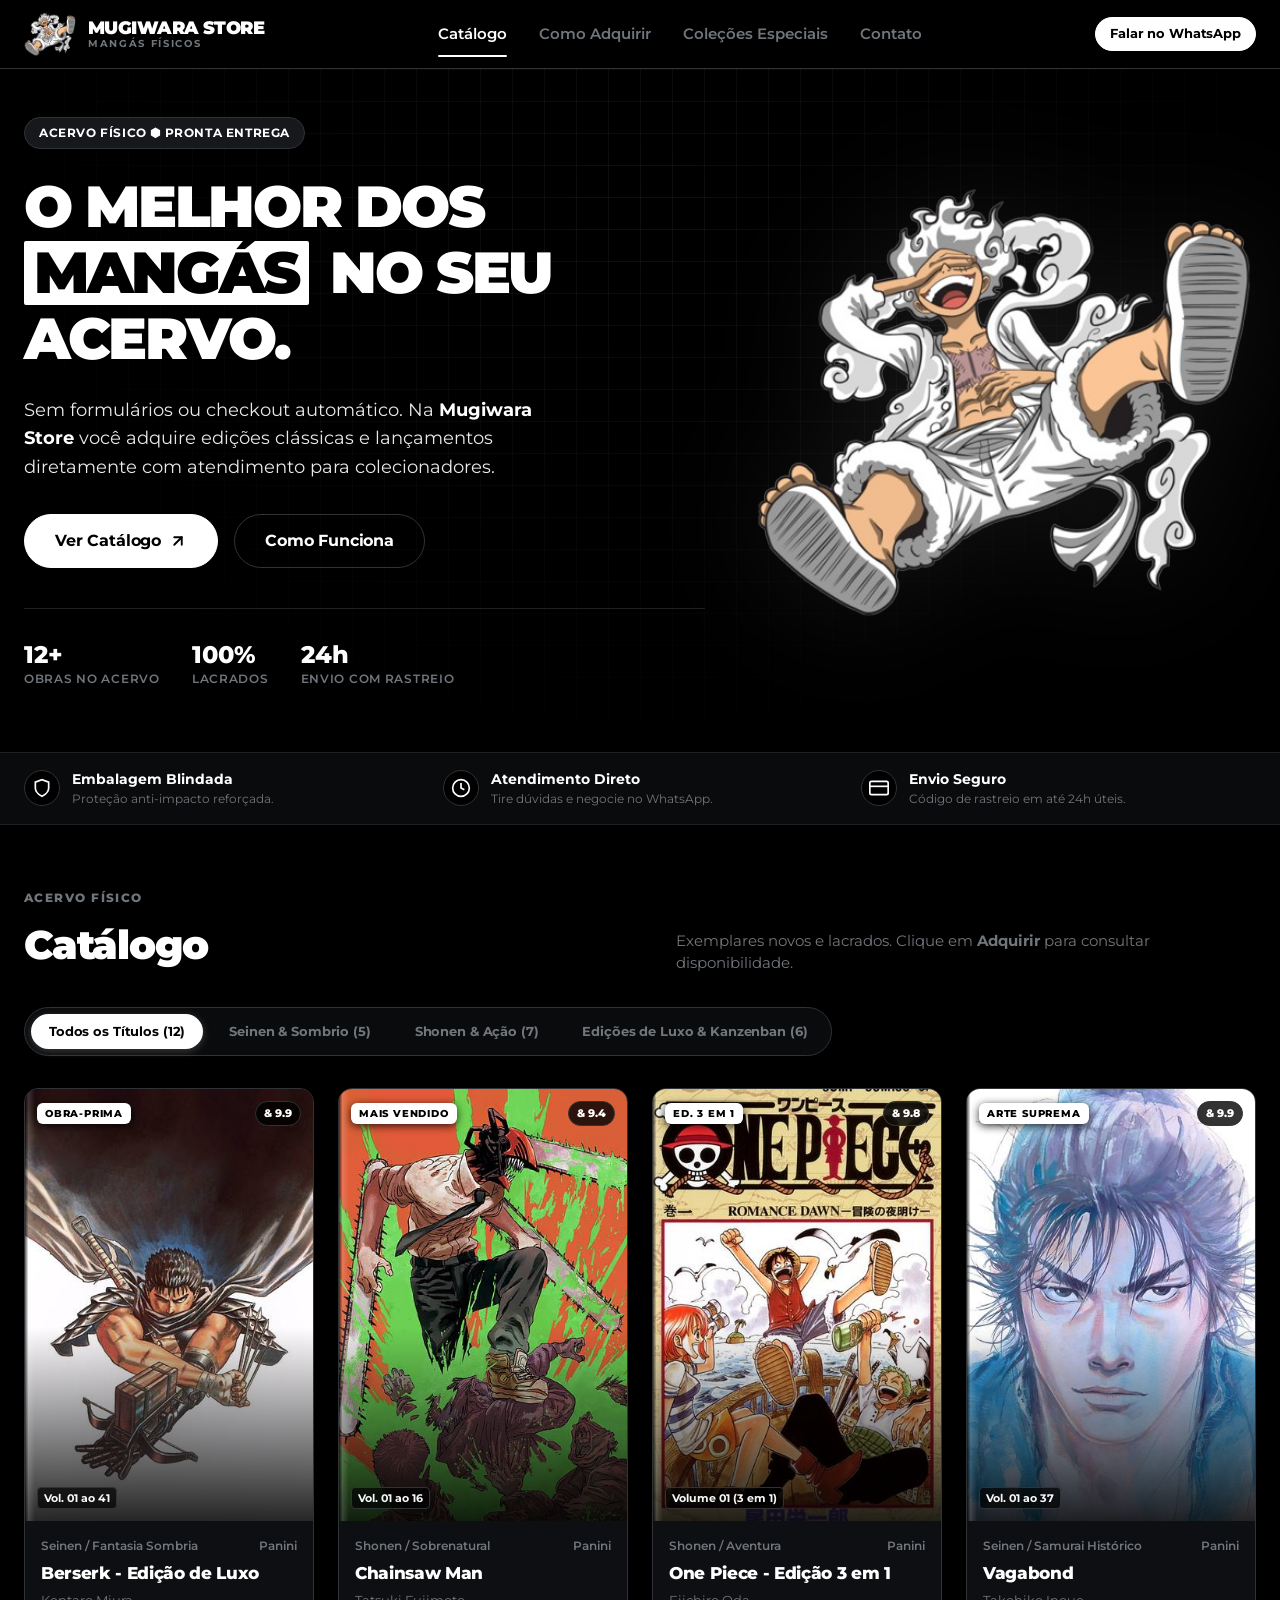
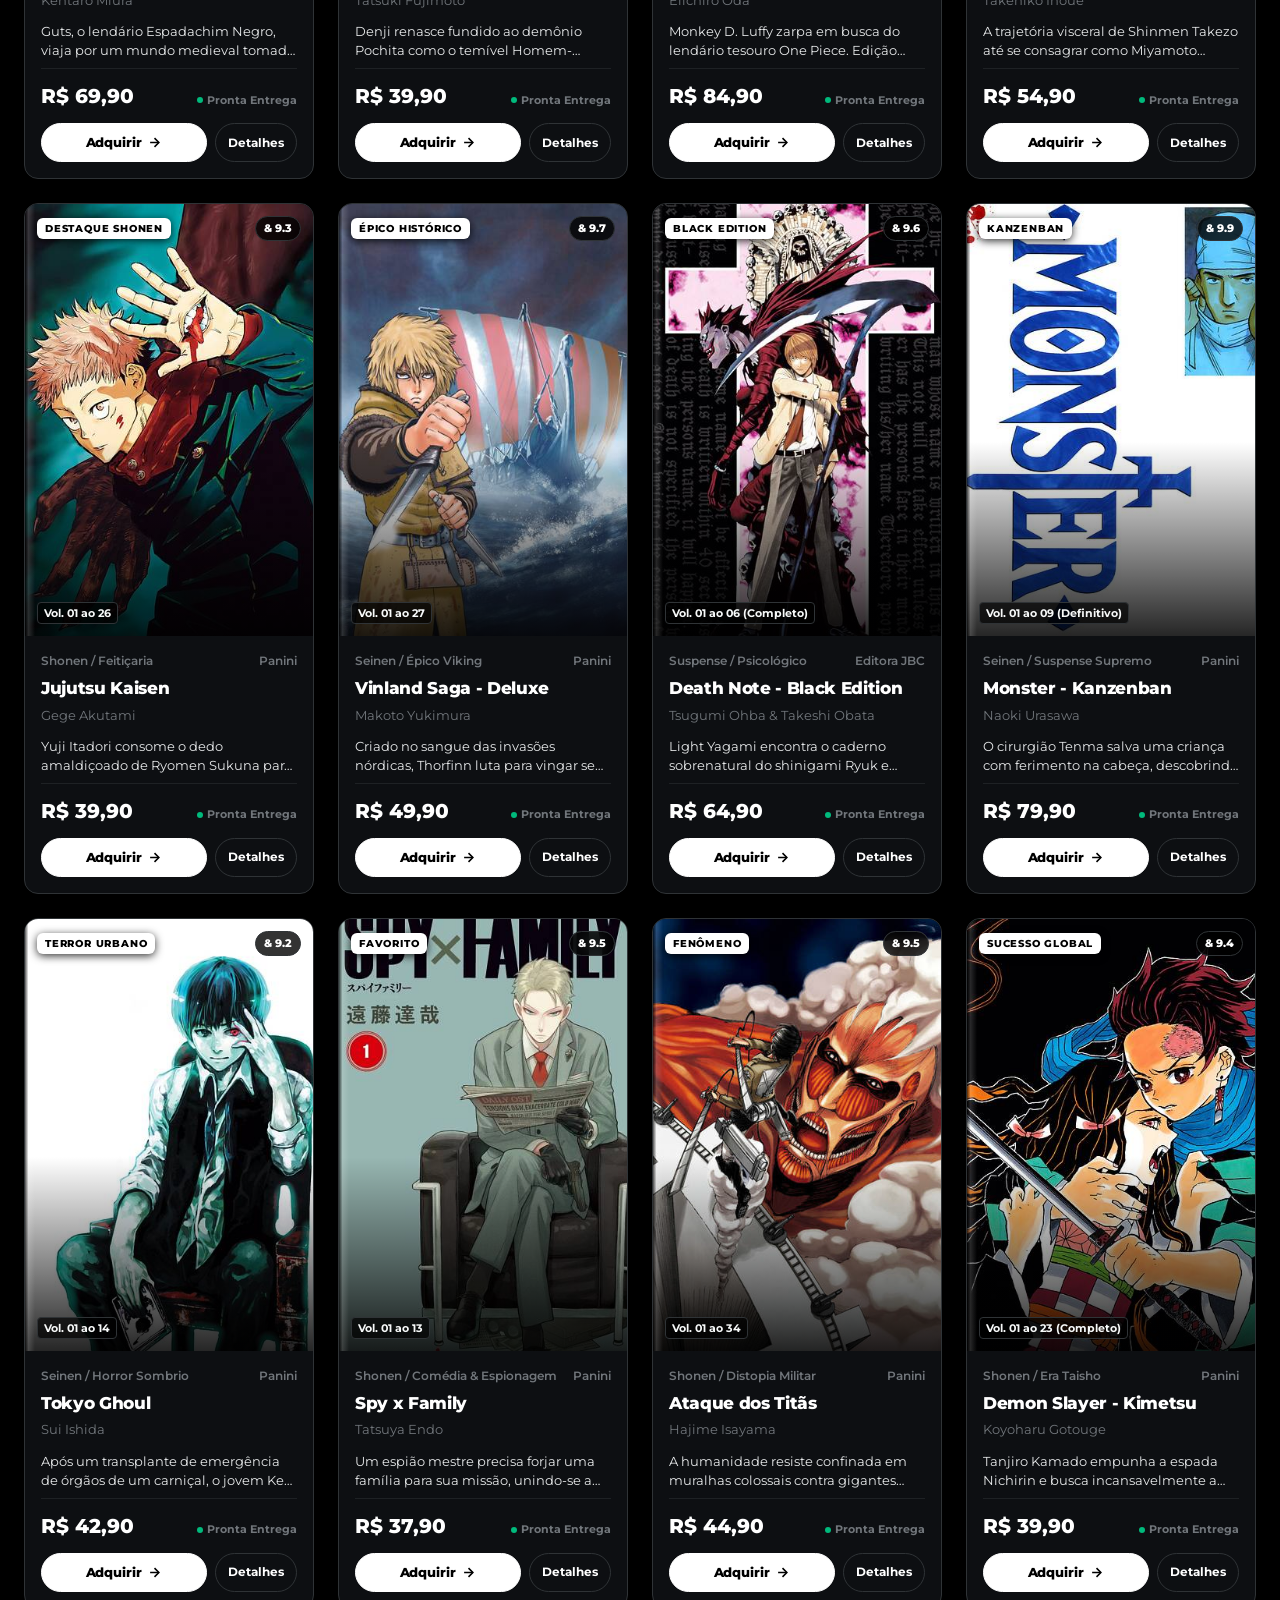
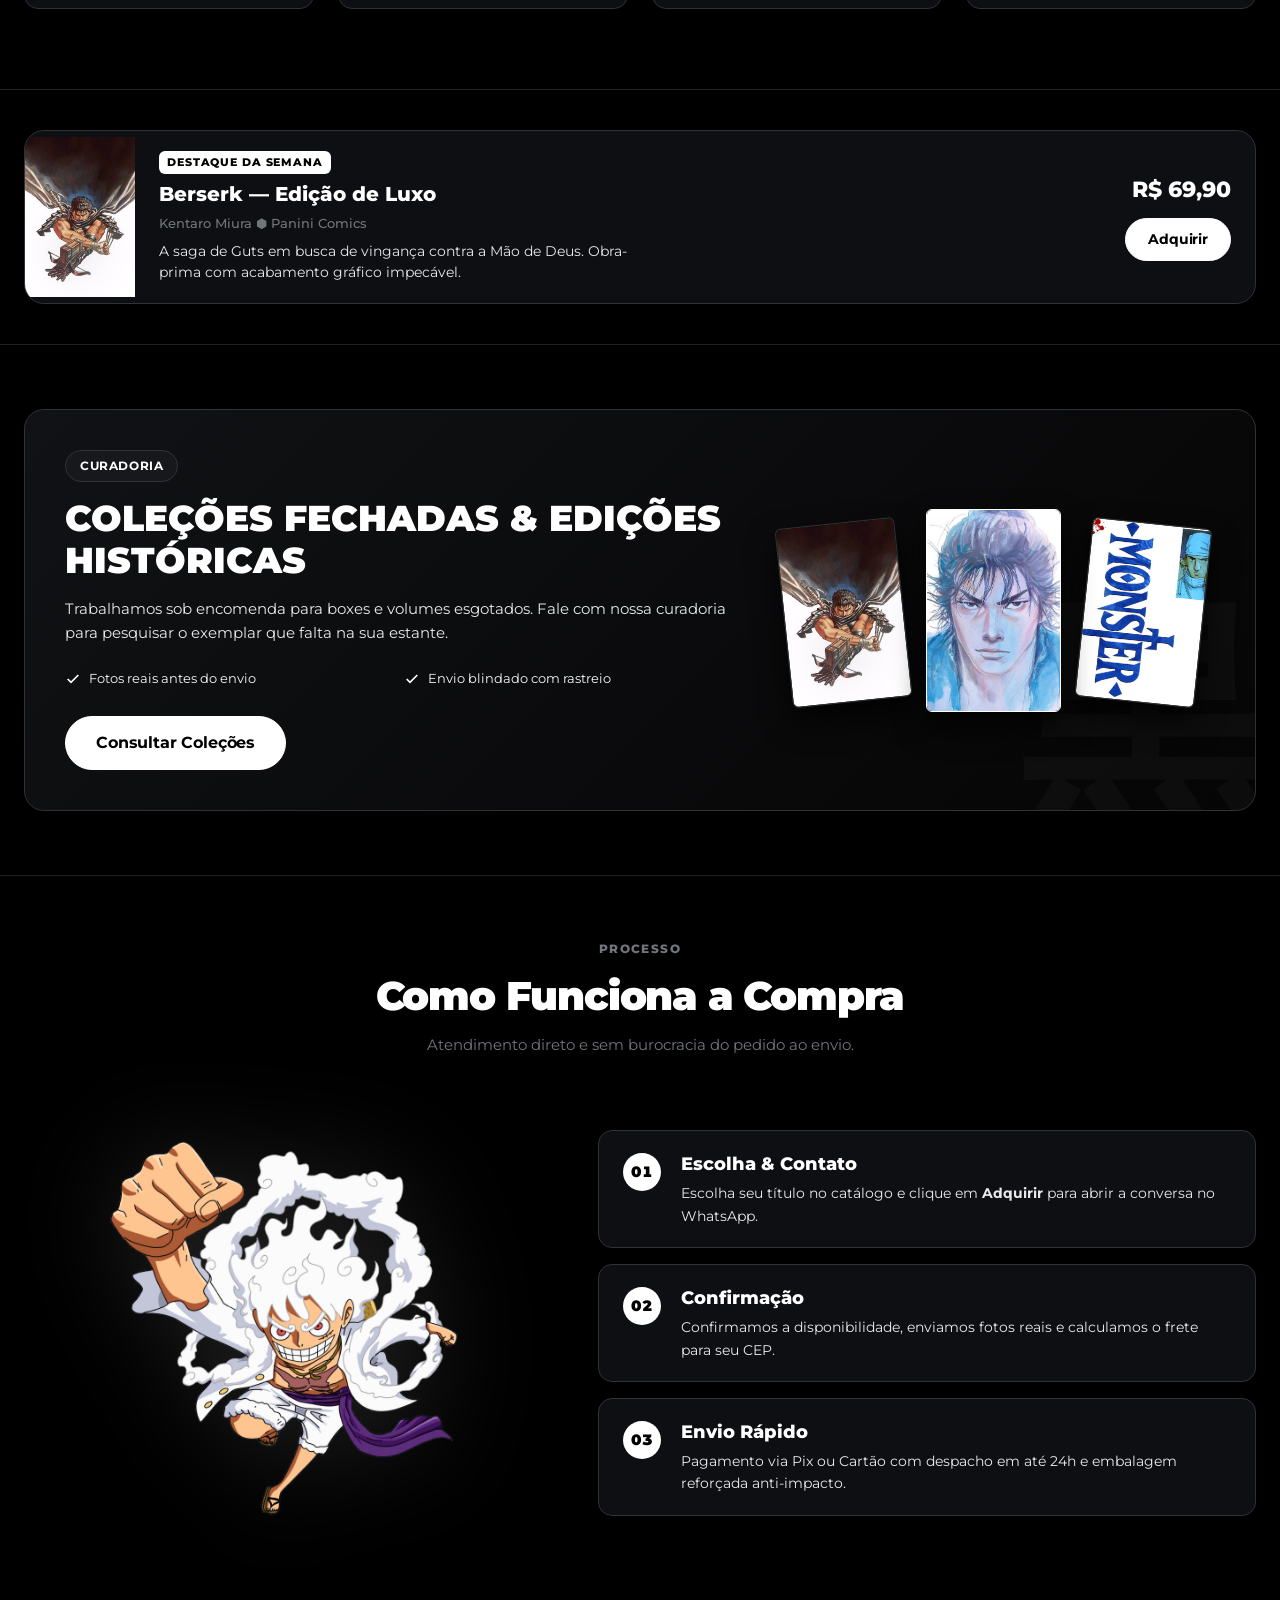
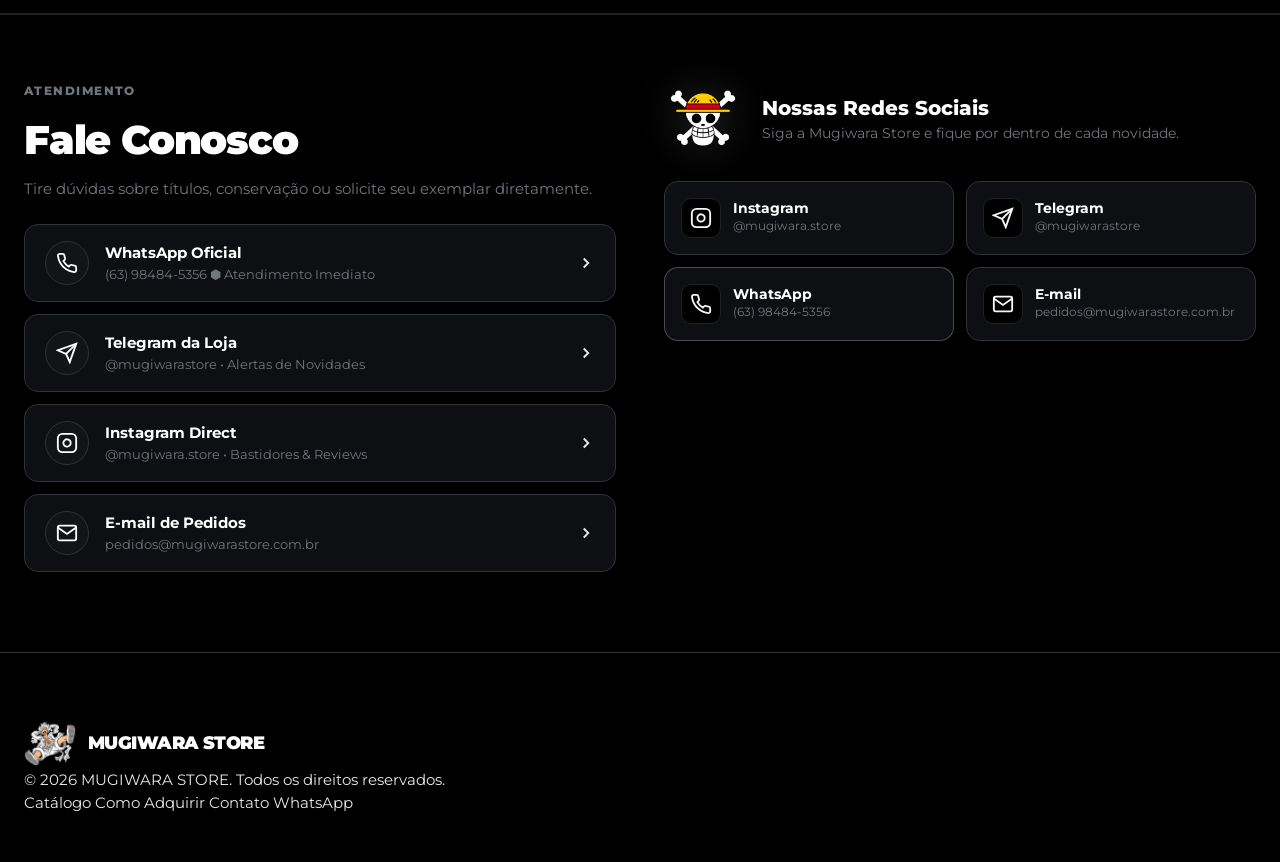
==== commit 955b0706: "fix: atualiza numero de WhatsApp para +5563984845356 em todos os links e canais" ====
--- a/index.html
+++ b/index.html
@@ -42,7 +42,7 @@
 
       <!-- Action -->
       <div class="header-actions">
-        <a href="https://wa.me/5511999998888?text=Ol%C3%A1%2C%20gostaria%20de%20consultar%20a%20disponibilidade%20de%20mang%C3%A1s%20na%20Mag%C3%A1%20Manga%21" target="_blank" rel="noopener noreferrer" class="btn btn-primary btn-sm">
+        <a href="https://wa.me/5563984845356?text=Ol%C3%A1%2C%20gostaria%20de%20consultar%20a%20disponibilidade%20de%20mang%C3%A1s%20na%20Mugiwara%20Store%21" target="_blank" rel="noopener noreferrer" class="btn btn-primary btn-sm">
           Falar no WhatsApp
         </a>
       </div>
@@ -203,7 +203,7 @@
                 <span class="card-stock-status"><span class="status-dot"></span> Pronta Entrega</span>
               </div>
               <div class="card-actions">
-                <a href="https://wa.me/5511999998888?text=Ol%C3%A1%21%20Gostaria%20de%20adquirir%20o%20mang%C3%A1%20Berserk%20-%20Edi%C3%A7%C3%A3o%20de%20Luxo%20(R%24%2069%2C90).%20Como%20fa%C3%A7o%20para%20concluir%3F" target="_blank" rel="noopener noreferrer" class="btn-adquirir" title="Adquirir via Contato">
+                <a href="https://wa.me/5563984845356?text=Ol%C3%A1%21%20Gostaria%20de%20adquirir%20o%20mang%C3%A1%20Berserk%20-%20Edi%C3%A7%C3%A3o%20de%20Luxo%20(R%24%2069%2C90).%20Como%20fa%C3%A7o%20para%20concluir%3F" target="_blank" rel="noopener noreferrer" class="btn-adquirir" title="Adquirir via Contato">
                   Adquirir
                   <svg width="15" height="15" viewBox="0 0 24 24" fill="none" stroke="currentColor" stroke-width="2.5"><line x1="5" y1="12" x2="19" y2="12"></line><polyline points="12 5 19 12 12 19"></polyline></svg>
                 </a>
@@ -239,7 +239,7 @@
                 <span class="card-stock-status"><span class="status-dot"></span> Pronta Entrega</span>
               </div>
               <div class="card-actions">
-                <a href="https://wa.me/5511999998888?text=Ol%C3%A1%21%20Gostaria%20de%20adquirir%20o%20mang%C3%A1%20Chainsaw%20Man%20(R%24%2039%2C90).%20Ainda%20possui%20exemplar%20dispon%C3%ADvel%3F" target="_blank" rel="noopener noreferrer" class="btn-adquirir">
+                <a href="https://wa.me/5563984845356?text=Ol%C3%A1%21%20Gostaria%20de%20adquirir%20o%20mang%C3%A1%20Chainsaw%20Man%20(R%24%2039%2C90).%20Ainda%20possui%20exemplar%20dispon%C3%ADvel%3F" target="_blank" rel="noopener noreferrer" class="btn-adquirir">
                   Adquirir
                   <svg width="15" height="15" viewBox="0 0 24 24" fill="none" stroke="currentColor" stroke-width="2.5"><line x1="5" y1="12" x2="19" y2="12"></line><polyline points="12 5 19 12 12 19"></polyline></svg>
                 </a>
@@ -275,7 +275,7 @@
                 <span class="card-stock-status"><span class="status-dot"></span> Pronta Entrega</span>
               </div>
               <div class="card-actions">
-                <a href="https://wa.me/5511999998888?text=Ol%C3%A1%21%20Gostaria%20de%20adquirir%20a%20edi%C3%A7%C3%A3o%203%20em%201%20de%20One%20Piece%20(R%24%2084%2C90).%20Como%20procedemos%3F" target="_blank" rel="noopener noreferrer" class="btn-adquirir">
+                <a href="https://wa.me/5563984845356?text=Ol%C3%A1%21%20Gostaria%20de%20adquirir%20a%20edi%C3%A7%C3%A3o%203%20em%201%20de%20One%20Piece%20(R%24%2084%2C90).%20Como%20procedemos%3F" target="_blank" rel="noopener noreferrer" class="btn-adquirir">
                   Adquirir
                   <svg width="15" height="15" viewBox="0 0 24 24" fill="none" stroke="currentColor" stroke-width="2.5"><line x1="5" y1="12" x2="19" y2="12"></line><polyline points="12 5 19 12 12 19"></polyline></svg>
                 </a>
@@ -311,7 +311,7 @@
                 <span class="card-stock-status"><span class="status-dot"></span> Pronta Entrega</span>
               </div>
               <div class="card-actions">
-                <a href="https://wa.me/5511999998888?text=Ol%C3%A1%21%20Tenho%20interesse%20em%20adquirir%20o%20mang%C3%A1%20Vagabond%20(R%24%2054%2C90).%20Pode%20me%20atender%3F" target="_blank" rel="noopener noreferrer" class="btn-adquirir">
+                <a href="https://wa.me/5563984845356?text=Ol%C3%A1%21%20Tenho%20interesse%20em%20adquirir%20o%20mang%C3%A1%20Vagabond%20(R%24%2054%2C90).%20Pode%20me%20atender%3F" target="_blank" rel="noopener noreferrer" class="btn-adquirir">
                   Adquirir
                   <svg width="15" height="15" viewBox="0 0 24 24" fill="none" stroke="currentColor" stroke-width="2.5"><line x1="5" y1="12" x2="19" y2="12"></line><polyline points="12 5 19 12 12 19"></polyline></svg>
                 </a>
@@ -347,7 +347,7 @@
                 <span class="card-stock-status"><span class="status-dot"></span> Pronta Entrega</span>
               </div>
               <div class="card-actions">
-                <a href="https://wa.me/5511999998888?text=Ol%C3%A1%21%20Quero%20adquirir%20o%20mang%C3%A1%20Jujutsu%20Kaisen%20(R%24%2039%2C90).%20Quais%20volumes%20est%C3%A3o%20dispon%C3%ADveis%3F" target="_blank" rel="noopener noreferrer" class="btn-adquirir">
+                <a href="https://wa.me/5563984845356?text=Ol%C3%A1%21%20Quero%20adquirir%20o%20mang%C3%A1%20Jujutsu%20Kaisen%20(R%24%2039%2C90).%20Quais%20volumes%20est%C3%A3o%20dispon%C3%ADveis%3F" target="_blank" rel="noopener noreferrer" class="btn-adquirir">
                   Adquirir
                   <svg width="15" height="15" viewBox="0 0 24 24" fill="none" stroke="currentColor" stroke-width="2.5"><line x1="5" y1="12" x2="19" y2="12"></line><polyline points="12 5 19 12 12 19"></polyline></svg>
                 </a>
@@ -383,7 +383,7 @@
                 <span class="card-stock-status"><span class="status-dot"></span> Pronta Entrega</span>
               </div>
               <div class="card-actions">
-                <a href="https://wa.me/5511999998888?text=Ol%C3%A1%21%20Gostaria%20de%20adquirir%20Vinland%20Saga%20Deluxe%20(R%24%2049%2C90).%20Como%20fa%C3%A7o%20para%20combinar%20o%20envio%3F" target="_blank" rel="noopener noreferrer" class="btn-adquirir">
+                <a href="https://wa.me/5563984845356?text=Ol%C3%A1%21%20Gostaria%20de%20adquirir%20Vinland%20Saga%20Deluxe%20(R%24%2049%2C90).%20Como%20fa%C3%A7o%20para%20combinar%20o%20envio%3F" target="_blank" rel="noopener noreferrer" class="btn-adquirir">
                   Adquirir
                   <svg width="15" height="15" viewBox="0 0 24 24" fill="none" stroke="currentColor" stroke-width="2.5"><line x1="5" y1="12" x2="19" y2="12"></line><polyline points="12 5 19 12 12 19"></polyline></svg>
                 </a>
@@ -419,7 +419,7 @@
                 <span class="card-stock-status"><span class="status-dot"></span> Pronta Entrega</span>
               </div>
               <div class="card-actions">
-                <a href="https://wa.me/5511999998888?text=Ol%C3%A1%21%20Quero%20adquirir%20o%20Death%20Note%20Black%20Edition%20(R%24%2064%2C90).%20Est%C3%A1%20dispon%C3%ADvel%3F" target="_blank" rel="noopener noreferrer" class="btn-adquirir">
+                <a href="https://wa.me/5563984845356?text=Ol%C3%A1%21%20Quero%20adquirir%20o%20Death%20Note%20Black%20Edition%20(R%24%2064%2C90).%20Est%C3%A1%20dispon%C3%ADvel%3F" target="_blank" rel="noopener noreferrer" class="btn-adquirir">
                   Adquirir
                   <svg width="15" height="15" viewBox="0 0 24 24" fill="none" stroke="currentColor" stroke-width="2.5"><line x1="5" y1="12" x2="19" y2="12"></line><polyline points="12 5 19 12 12 19"></polyline></svg>
                 </a>
@@ -455,7 +455,7 @@
                 <span class="card-stock-status"><span class="status-dot"></span> Pronta Entrega</span>
               </div>
               <div class="card-actions">
-                <a href="https://wa.me/5511999998888?text=Ol%C3%A1%21%20Gostaria%20de%20adquirir%20o%20Monster%20Kanzenban%20(R%24%2079%2C90).%20Como%20proceder%20com%20o%20pagamento%3F" target="_blank" rel="noopener noreferrer" class="btn-adquirir">
+                <a href="https://wa.me/5563984845356?text=Ol%C3%A1%21%20Gostaria%20de%20adquirir%20o%20Monster%20Kanzenban%20(R%24%2079%2C90).%20Como%20proceder%20com%20o%20pagamento%3F" target="_blank" rel="noopener noreferrer" class="btn-adquirir">
                   Adquirir
                   <svg width="15" height="15" viewBox="0 0 24 24" fill="none" stroke="currentColor" stroke-width="2.5"><line x1="5" y1="12" x2="19" y2="12"></line><polyline points="12 5 19 12 12 19"></polyline></svg>
                 </a>
@@ -491,7 +491,7 @@
                 <span class="card-stock-status"><span class="status-dot"></span> Pronta Entrega</span>
               </div>
               <div class="card-actions">
-                <a href="https://wa.me/5511999998888?text=Ol%C3%A1%21%20Gostaria%20de%20adquirir%20o%20mang%C3%A1%20Tokyo%20Ghoul%20(R%24%2042%2C90).%20Voc%C3%AA%20tem%20o%20volume%201%3F" target="_blank" rel="noopener noreferrer" class="btn-adquirir">
+                <a href="https://wa.me/5563984845356?text=Ol%C3%A1%21%20Gostaria%20de%20adquirir%20o%20mang%C3%A1%20Tokyo%20Ghoul%20(R%24%2042%2C90).%20Voc%C3%AA%20tem%20o%20volume%201%3F" target="_blank" rel="noopener noreferrer" class="btn-adquirir">
                   Adquirir
                   <svg width="15" height="15" viewBox="0 0 24 24" fill="none" stroke="currentColor" stroke-width="2.5"><line x1="5" y1="12" x2="19" y2="12"></line><polyline points="12 5 19 12 12 19"></polyline></svg>
                 </a>
@@ -527,7 +527,7 @@
                 <span class="card-stock-status"><span class="status-dot"></span> Pronta Entrega</span>
               </div>
               <div class="card-actions">
-                <a href="https://wa.me/5511999998888?text=Ol%C3%A1%21%20Quero%20adquirir%20exemplares%20de%20Spy%20x%20Family%20(R%24%2037%2C90).%20Como%20prosseguimos%3F" target="_blank" rel="noopener noreferrer" class="btn-adquirir">
+                <a href="https://wa.me/5563984845356?text=Ol%C3%A1%21%20Quero%20adquirir%20exemplares%20de%20Spy%20x%20Family%20(R%24%2037%2C90).%20Como%20prosseguimos%3F" target="_blank" rel="noopener noreferrer" class="btn-adquirir">
                   Adquirir
                   <svg width="15" height="15" viewBox="0 0 24 24" fill="none" stroke="currentColor" stroke-width="2.5"><line x1="5" y1="12" x2="19" y2="12"></line><polyline points="12 5 19 12 12 19"></polyline></svg>
                 </a>
@@ -563,7 +563,7 @@
                 <span class="card-stock-status"><span class="status-dot"></span> Pronta Entrega</span>
               </div>
               <div class="card-actions">
-                <a href="https://wa.me/5511999998888?text=Ol%C3%A1%21%20Tenho%20interesse%20em%20adquirir%20o%20mang%C3%A1%20Ataque%20dos%20Tit%C3%A3s%20(R%24%2044%2C90).%20Poderia%20me%20atender%3F" target="_blank" rel="noopener noreferrer" class="btn-adquirir">
+                <a href="https://wa.me/5563984845356?text=Ol%C3%A1%21%20Tenho%20interesse%20em%20adquirir%20o%20mang%C3%A1%20Ataque%20dos%20Tit%C3%A3s%20(R%24%2044%2C90).%20Poderia%20me%20atender%3F" target="_blank" rel="noopener noreferrer" class="btn-adquirir">
                   Adquirir
                   <svg width="15" height="15" viewBox="0 0 24 24" fill="none" stroke="currentColor" stroke-width="2.5"><line x1="5" y1="12" x2="19" y2="12"></line><polyline points="12 5 19 12 12 19"></polyline></svg>
                 </a>
@@ -599,7 +599,7 @@
                 <span class="card-stock-status"><span class="status-dot"></span> Pronta Entrega</span>
               </div>
               <div class="card-actions">
-                <a href="https://wa.me/5511999998888?text=Ol%C3%A1%21%20Gostaria%20de%20adquirir%20Demon%20Slayer%20Kimetsu%20no%20Yaiba%20(R%24%2039%2C90).%20Voc%C3%AAs%20t%C3%AAm%20em%20estoque%3F" target="_blank" rel="noopener noreferrer" class="btn-adquirir">
+                <a href="https://wa.me/5563984845356?text=Ol%C3%A1%21%20Gostaria%20de%20adquirir%20Demon%20Slayer%20Kimetsu%20no%20Yaiba%20(R%24%2039%2C90).%20Voc%C3%AAs%20t%C3%AAm%20em%20estoque%3F" target="_blank" rel="noopener noreferrer" class="btn-adquirir">
                   Adquirir
                   <svg width="15" height="15" viewBox="0 0 24 24" fill="none" stroke="currentColor" stroke-width="2.5"><line x1="5" y1="12" x2="19" y2="12"></line><polyline points="12 5 19 12 12 19"></polyline></svg>
                 </a>
@@ -629,7 +629,7 @@
         </div>
         <div class="destaque-banner-action">
           <span class="price-value">R$ 69,90</span>
-          <a href="https://wa.me/5511999998888?text=Ol%C3%A1%21%20Gostaria%20de%20adquirir%20Berserk%20-%20Edi%C3%A7%C3%A3o%20de%20Luxo%20(R%24%2069%2C90)." target="_blank" rel="noopener noreferrer" class="btn btn-primary">Adquirir</a>
+          <a href="https://wa.me/5563984845356?text=Ol%C3%A1%21%20Gostaria%20de%20adquirir%20Berserk%20-%20Edi%C3%A7%C3%A3o%20de%20Luxo%20(R%24%2069%2C90)." target="_blank" rel="noopener noreferrer" class="btn btn-primary">Adquirir</a>
         </div>
       </div>
     </div>
@@ -656,7 +656,7 @@
             </div>
           </div>
           <div style="margin-top: 12px;">
-            <a href="https://wa.me/5511999998888?text=Ol%C3%A1%2C%20tenho%20interesse%20em%20consultar%20cole%C3%A7%C3%B5es%20fechadas%20e%20edi%C3%A7%C3%B5es%20especiais%21" target="_blank" rel="noopener noreferrer" class="btn btn-primary btn-lg">
+            <a href="https://wa.me/5563984845356?text=Ol%C3%A1%2C%20tenho%20interesse%20em%20consultar%20cole%C3%A7%C3%B5es%20fechadas%20e%20edi%C3%A7%C3%B5es%20especiais%21" target="_blank" rel="noopener noreferrer" class="btn btn-primary btn-lg">
               Consultar Coleções
             </a>
           </div>
@@ -743,14 +743,14 @@
 
           <div class="channel-list">
             <!-- WhatsApp -->
-            <a href="https://wa.me/5511999998888?text=Ol%C3%A1%2C%20gostaria%20de%20adquirir%20mang%C3%A1s%20na%20Mugiwara%20Store%21" target="_blank" rel="noopener noreferrer" class="channel-card">
+            <a href="https://wa.me/5563984845356?text=Ol%C3%A1%2C%20gostaria%20de%20adquirir%20mang%C3%A1s%20na%20Mugiwara%20Store%21" target="_blank" rel="noopener noreferrer" class="channel-card">
               <div class="channel-left">
                 <div class="channel-icon">
                   <svg width="22" height="22" viewBox="0 0 24 24" fill="none" stroke="currentColor" stroke-width="2"><path d="M22 16.92v3a2 2 0 0 1-2.18 2 19.79 19.79 0 0 1-8.63-3.07 19.5 19.5 0 0 1-6-6 19.79 19.79 0 0 1-3.07-8.67A2 2 0 0 1 4.11 2h3a2 2 0 0 1 2 1.72 12.84 12.84 0 0 0 .7 2.81 2 2 0 0 1-.45 2.11L8.09 9.91a16 16 0 0 0 6 6l1.27-1.27a2 2 0 0 1 2.11-.45 12.84 12.84 0 0 0 2.81.7A2 2 0 0 1 22 16.92z"></path></svg>
                 </div>
                 <div class="channel-text">
                   <h4>WhatsApp Oficial</h4>
-                  <p>(11) 99999-8888 ⬢ Atendimento Imediato</p>
+                  <p>(63) 98484-5356 ⬢ Atendimento Imediato</p>
                 </div>
               </div>
               <svg width="18" height="18" viewBox="0 0 24 24" fill="none" stroke="currentColor" stroke-width="2.5"><polyline points="9 18 15 12 9 6"></polyline></svg>
@@ -828,13 +828,13 @@
                 <span class="social-link-handle">@mugiwarastore</span>
               </div>
             </a>
-            <a href="https://wa.me/5511999998888" target="_blank" rel="noopener noreferrer" class="social-link-card social-link-featured">
+            <a href="https://wa.me/5563984845356" target="_blank" rel="noopener noreferrer" class="social-link-card social-link-featured">
               <div class="social-link-icon">
                 <svg width="22" height="22" viewBox="0 0 24 24" fill="none" stroke="currentColor" stroke-width="2"><path d="M22 16.92v3a2 2 0 0 1-2.18 2 19.79 19.79 0 0 1-8.63-3.07 19.5 19.5 0 0 1-6-6 19.79 19.79 0 0 1-3.07-8.67A2 2 0 0 1 4.11 2h3a2 2 0 0 1 2 1.72 12.84 12.84 0 0 0 .7 2.81 2 2 0 0 1-.45 2.11L8.09 9.91a16 16 0 0 0 6 6l1.27-1.27a2 2 0 0 1 2.11-.45 12.84 12.84 0 0 0 2.81.7A2 2 0 0 1 22 16.92z"></path></svg>
               </div>
               <div class="social-link-text">
                 <span class="social-link-name">WhatsApp</span>
-                <span class="social-link-handle">(11) 99999-8888</span>
+                <span class="social-link-handle">(63) 98484-5356</span>
               </div>
             </a>
             <a href="mailto:pedidos@mugiwarastore.com.br" class="social-link-card">
@@ -881,7 +881,7 @@
             Guts, conhecido em todo o continente como o Espadachim Negro, viaja incansavelmente através de terras atormentadas empunhando sua imensa espada Dragon Slayer. Marcado pelo sacrifício da Mão de Deus, ele enfrenta aberrações hediondas enquanto busca vingança contra Griffith, o antigo líder do Bando do Falcão que o traiu mortalmente. Uma das maiores obras da história das histórias em quadrinhos mundiais.
           </p>
           <div class="modal-actions">
-            <a href="https://wa.me/5511999998888?text=Ol%C3%A1%21%20Quero%20adquirir%20o%20mang%C3%A1%20Berserk%20-%20Edi%C3%A7%C3%A3o%20de%20Luxo%20(R%24%2069%2C90)." target="_blank" rel="noopener noreferrer" class="btn btn-primary btn-lg">
+            <a href="https://wa.me/5563984845356?text=Ol%C3%A1%21%20Quero%20adquirir%20o%20mang%C3%A1%20Berserk%20-%20Edi%C3%A7%C3%A3o%20de%20Luxo%20(R%24%2069%2C90)." target="_blank" rel="noopener noreferrer" class="btn btn-primary btn-lg">
               Adquirir Exemplar no WhatsApp
             </a>
             <a href="#catalogo" class="btn btn-outline">Voltar ao Catálogo</a>
@@ -915,7 +915,7 @@
             Denji é um jovem afundado em dívidas astronômicas deixadas por seu falecido pai. Para sobreviver, ele caça demônios ao lado de seu companheiro Pochita, o cão-demônio motosserra. Após ser traído e assassinado pela Yakuza, Denji renasce em uma fusão com Pochita, tornando-se o temível Homem-Motosserra e ingressando na Segurança Pública.
           </p>
           <div class="modal-actions">
-            <a href="https://wa.me/5511999998888?text=Ol%C3%A1%21%20Quero%20adquirir%20Chainsaw%20Man%20(R%24%2039%2C90)." target="_blank" rel="noopener noreferrer" class="btn btn-primary btn-lg">
+            <a href="https://wa.me/5563984845356?text=Ol%C3%A1%21%20Quero%20adquirir%20Chainsaw%20Man%20(R%24%2039%2C90)." target="_blank" rel="noopener noreferrer" class="btn btn-primary btn-lg">
               Adquirir Exemplar no WhatsApp
             </a>
             <a href="#catalogo" class="btn btn-outline">Voltar ao Catálogo</a>
@@ -949,7 +949,7 @@
             A saga de Monkey D. Luffy em busca de se tornar o Rei dos Piratas e encontrar o mítico tesouro One Piece deixado por Gol D. Roger. Esta edição especial compila três volumes inteiros da publicação japonesa original em um tomo exclusivo com páginas de qualidade superior.
           </p>
           <div class="modal-actions">
-            <a href="https://wa.me/5511999998888?text=Ol%C3%A1%21%20Quero%20adquirir%20One%20Piece%203%20em%201%20(R%24%2084%2C90)." target="_blank" rel="noopener noreferrer" class="btn btn-primary btn-lg">
+            <a href="https://wa.me/5563984845356?text=Ol%C3%A1%21%20Quero%20adquirir%20One%20Piece%203%20em%201%20(R%24%2084%2C90)." target="_blank" rel="noopener noreferrer" class="btn btn-primary btn-lg">
               Adquirir Exemplar no WhatsApp
             </a>
             <a href="#catalogo" class="btn btn-outline">Voltar ao Catálogo</a>
@@ -983,7 +983,7 @@
             Inspirado no romance biográfico de Eiji Yoshikawa, Vagabond retrata a transformação do selvagem Shinmen Takezo no mais lendário filósofo e mestre da espada do Japão: Miyamoto Musashi. Uma obra aclamada com ilustrações com pincel e nanquim de Takehiko Inoue.
           </p>
           <div class="modal-actions">
-            <a href="https://wa.me/5511999998888?text=Ol%C3%A1%21%20Quero%20adquirir%20Vagabond%20(R%24%2054%2C90)." target="_blank" rel="noopener noreferrer" class="btn btn-primary btn-lg">
+            <a href="https://wa.me/5563984845356?text=Ol%C3%A1%21%20Quero%20adquirir%20Vagabond%20(R%24%2054%2C90)." target="_blank" rel="noopener noreferrer" class="btn btn-primary btn-lg">
               Adquirir Exemplar no WhatsApp
             </a>
             <a href="#catalogo" class="btn btn-outline">Voltar ao Catálogo</a>
@@ -1017,7 +1017,7 @@
             Sentimentos negativos humanos acumulam-se e criam terríveis Maldições. Ao engolir um dos dedos mumificados de Sukuna para proteger seus amigos, Yuji Itadori passa a abrigar o temido Rei das Maldições e ingressa sob a tutela do lendário feiticeiro Satoru Gojo.
           </p>
           <div class="modal-actions">
-            <a href="https://wa.me/5511999998888?text=Ol%C3%A1%21%20Quero%20adquirir%20Jujutsu%20Kaisen%20(R%24%2039%2C90)." target="_blank" rel="noopener noreferrer" class="btn btn-primary btn-lg">
+            <a href="https://wa.me/5563984845356?text=Ol%C3%A1%21%20Quero%20adquirir%20Jujutsu%20Kaisen%20(R%24%2039%2C90)." target="_blank" rel="noopener noreferrer" class="btn btn-primary btn-lg">
               Adquirir Exemplar no WhatsApp
             </a>
             <a href="#catalogo" class="btn btn-outline">Voltar ao Catálogo</a>
@@ -1051,7 +1051,7 @@
             No início do século XI, guerras vikings assolam a Europa. Thorfinn, filho de Thors, é criado no bando mercenário do homem que matou seu pai, aguardando um duelo de honra. Uma trama histórica profunda sobre o trauma da violência, maturidade e redenção.
           </p>
           <div class="modal-actions">
-            <a href="https://wa.me/5511999998888?text=Ol%C3%A1%21%20Quero%20adquirir%20Vinland%20Saga%20Deluxe%20(R%24%2049%2C90)." target="_blank" rel="noopener noreferrer" class="btn btn-primary btn-lg">
+            <a href="https://wa.me/5563984845356?text=Ol%C3%A1%21%20Quero%20adquirir%20Vinland%20Saga%20Deluxe%20(R%24%2049%2C90)." target="_blank" rel="noopener noreferrer" class="btn btn-primary btn-lg">
               Adquirir Exemplar no WhatsApp
             </a>
             <a href="#catalogo" class="btn btn-outline">Voltar ao Catálogo</a>
@@ -1085,7 +1085,7 @@
             A lendária batalha mental entre Kira (Light Yagami) e o detetive L ganha sua versão mais refinada na Black Edition com laterais pretas e papel luxuoso. Quando Light obtém o caderno capaz de matar digitando um nome, inicia-se um dos jogos de gato e rato mais eletrizantes da ficção mundial.
           </p>
           <div class="modal-actions">
-            <a href="https://wa.me/5511999998888?text=Ol%C3%A1%21%20Quero%20adquirir%20Death%20Note%20Black%20Edition%20(R%24%2064%2C90)." target="_blank" rel="noopener noreferrer" class="btn btn-primary btn-lg">
+            <a href="https://wa.me/5563984845356?text=Ol%C3%A1%21%20Quero%20adquirir%20Death%20Note%20Black%20Edition%20(R%24%2064%2C90)." target="_blank" rel="noopener noreferrer" class="btn btn-primary btn-lg">
               Adquirir Exemplar no WhatsApp
             </a>
             <a href="#catalogo" class="btn btn-outline">Voltar ao Catálogo</a>
@@ -1119,7 +1119,7 @@
             Na Alemanha dos anos 1980 e 90, o brilhante cirurgião Kenzo Tenma prioriza a vida de um garoto baleado, Johan Liebert. Anos depois, ele descobre que salvou um monstro sociopata responsável por uma teia de assassinatos frios e manipulações implacáveis pela Europa Central.
           </p>
           <div class="modal-actions">
-            <a href="https://wa.me/5511999998888?text=Ol%C3%A1%21%20Quero%20adquirir%20Monster%20Kanzenban%20(R%24%2079%2C90)." target="_blank" rel="noopener noreferrer" class="btn btn-primary btn-lg">
+            <a href="https://wa.me/5563984845356?text=Ol%C3%A1%21%20Quero%20adquirir%20Monster%20Kanzenban%20(R%24%2079%2C90)." target="_blank" rel="noopener noreferrer" class="btn btn-primary btn-lg">
               Adquirir Exemplar no WhatsApp
             </a>
             <a href="#catalogo" class="btn btn-outline">Voltar ao Catálogo</a>
@@ -1153,7 +1153,7 @@
             Tóquio vive aterrorizada por misteriosos ghouls, seres que se alimentam de carne humana. O estudante Ken Kaneki sofre um ataque fatal de uma garota ghoul e, no hospital, recebe os órgãos dela em um transplante, tornando-se o primeiro meio-ghoul e entrando na mira de investigadores federais.
           </p>
           <div class="modal-actions">
-            <a href="https://wa.me/5511999998888?text=Ol%C3%A1%21%20Quero%20adquirir%20Tokyo%20Ghoul%20(R%24%2042%2C90)." target="_blank" rel="noopener noreferrer" class="btn btn-primary btn-lg">
+            <a href="https://wa.me/5563984845356?text=Ol%C3%A1%21%20Quero%20adquirir%20Tokyo%20Ghoul%20(R%24%2042%2C90)." target="_blank" rel="noopener noreferrer" class="btn btn-primary btn-lg">
               Adquirir Exemplar no WhatsApp
             </a>
             <a href="#catalogo" class="btn btn-outline">Voltar ao Catálogo</a>
@@ -1187,7 +1187,7 @@
             Para impedir uma guerra internacional, o espião Twilight cria o disfarce da família Forger. Ele casa-se com Yor (uma assassina de aluguel) e adota Anya (uma criança com poderes telepatas). Nenhum dos adultos conhece o segredo do outro, mas Anya sabe de tudo, gerando comédia e ação refinadas.
           </p>
           <div class="modal-actions">
-            <a href="https://wa.me/5511999998888?text=Ol%C3%A1%21%20Quero%20adquirir%20Spy%20x%20Family%20(R%24%2037%2C90)." target="_blank" rel="noopener noreferrer" class="btn btn-primary btn-lg">
+            <a href="https://wa.me/5563984845356?text=Ol%C3%A1%21%20Quero%20adquirir%20Spy%20x%20Family%20(R%24%2037%2C90)." target="_blank" rel="noopener noreferrer" class="btn btn-primary btn-lg">
               Adquirir Exemplar no WhatsApp
             </a>
             <a href="#catalogo" class="btn btn-outline">Voltar ao Catálogo</a>
@@ -1221,7 +1221,7 @@
             Enclausurados atrás das muralhas Maria, Rose e Sina, os remanescentes humanos enfrentam o pesadelo dos Titãs. Quando o Titã Colossal rompe as defesas de Shiganshina, o jovem Eren Yeager testemunha a morte trágica de sua mãe e dedica sua vida a erradicar todos os titãs do planeta.
           </p>
           <div class="modal-actions">
-            <a href="https://wa.me/5511999998888?text=Ol%C3%A1%21%20Quero%20adquirir%20Ataque%20dos%20Tit%C3%A3s%20(R%24%2044%2C90)." target="_blank" rel="noopener noreferrer" class="btn btn-primary btn-lg">
+            <a href="https://wa.me/5563984845356?text=Ol%C3%A1%21%20Quero%20adquirir%20Ataque%20dos%20Tit%C3%A3s%20(R%24%2044%2C90)." target="_blank" rel="noopener noreferrer" class="btn btn-primary btn-lg">
               Adquirir Exemplar no WhatsApp
             </a>
             <a href="#catalogo" class="btn btn-outline">Voltar ao Catálogo</a>
@@ -1255,7 +1255,7 @@
             No Japão da era Taisho, Tanjiro descobre sua família assassinada por um demônio, com sua irmã Nezuko sobrevivendo como oni. Decidido a reverter a maldição, Tanjiro treina a Respiração da Água e se junta ao Esquadrão de Exterminadores de Demônios liderado pelos Hashiras.
           </p>
           <div class="modal-actions">
-            <a href="https://wa.me/5511999998888?text=Ol%C3%A1%21%20Quero%20adquirir%20Demon%20Slayer%20(R%24%2039%2C90)." target="_blank" rel="noopener noreferrer" class="btn btn-primary btn-lg">
+            <a href="https://wa.me/5563984845356?text=Ol%C3%A1%21%20Quero%20adquirir%20Demon%20Slayer%20(R%24%2039%2C90)." target="_blank" rel="noopener noreferrer" class="btn btn-primary btn-lg">
               Adquirir Exemplar no WhatsApp
             </a>
             <a href="#catalogo" class="btn btn-outline">Voltar ao Catálogo</a>
@@ -1281,7 +1281,7 @@
         <a href="#catalogo">Catálogo</a>
         <a href="#como-adquirir">Como Adquirir</a>
         <a href="#contato">Contato</a>
-        <a href="https://wa.me/5511999998888" target="_blank" rel="noopener">WhatsApp</a>
+        <a href="https://wa.me/5563984845356" target="_blank" rel="noopener">WhatsApp</a>
       </div>
     </div>
   </footer>
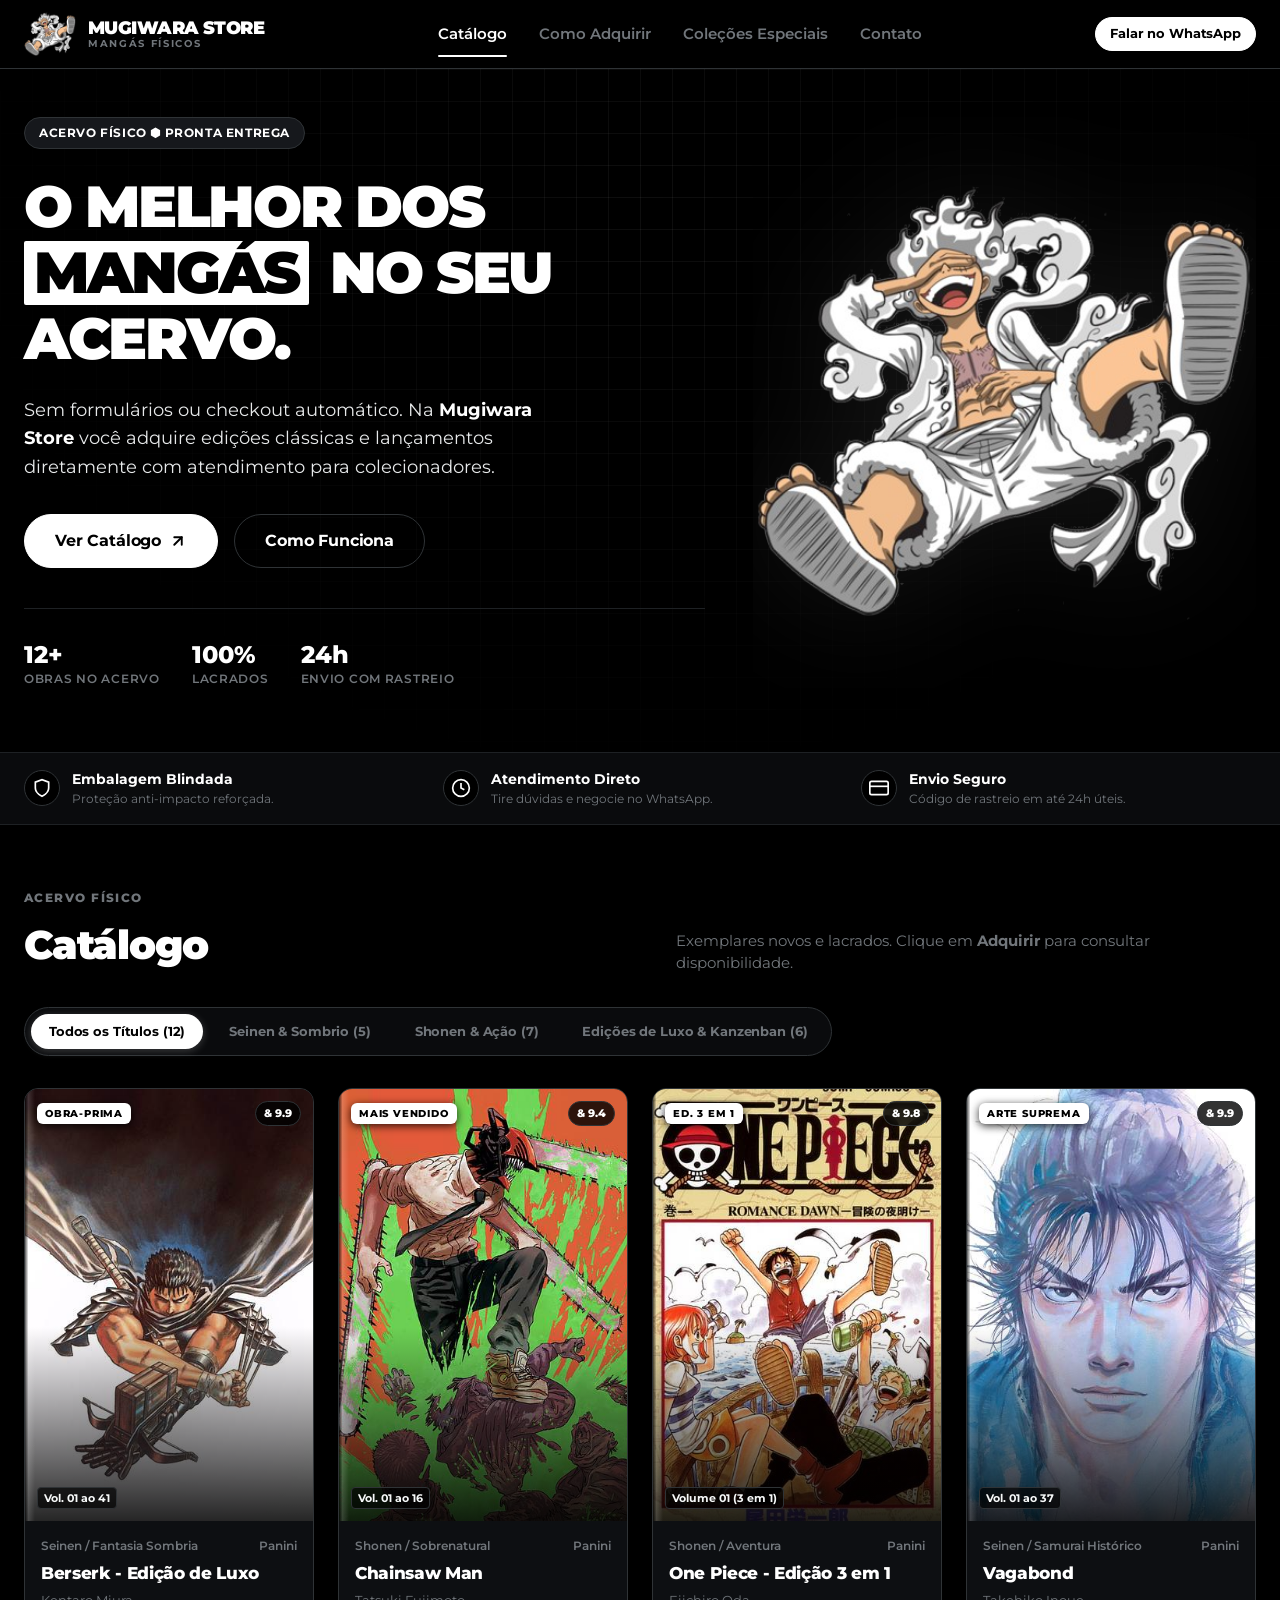
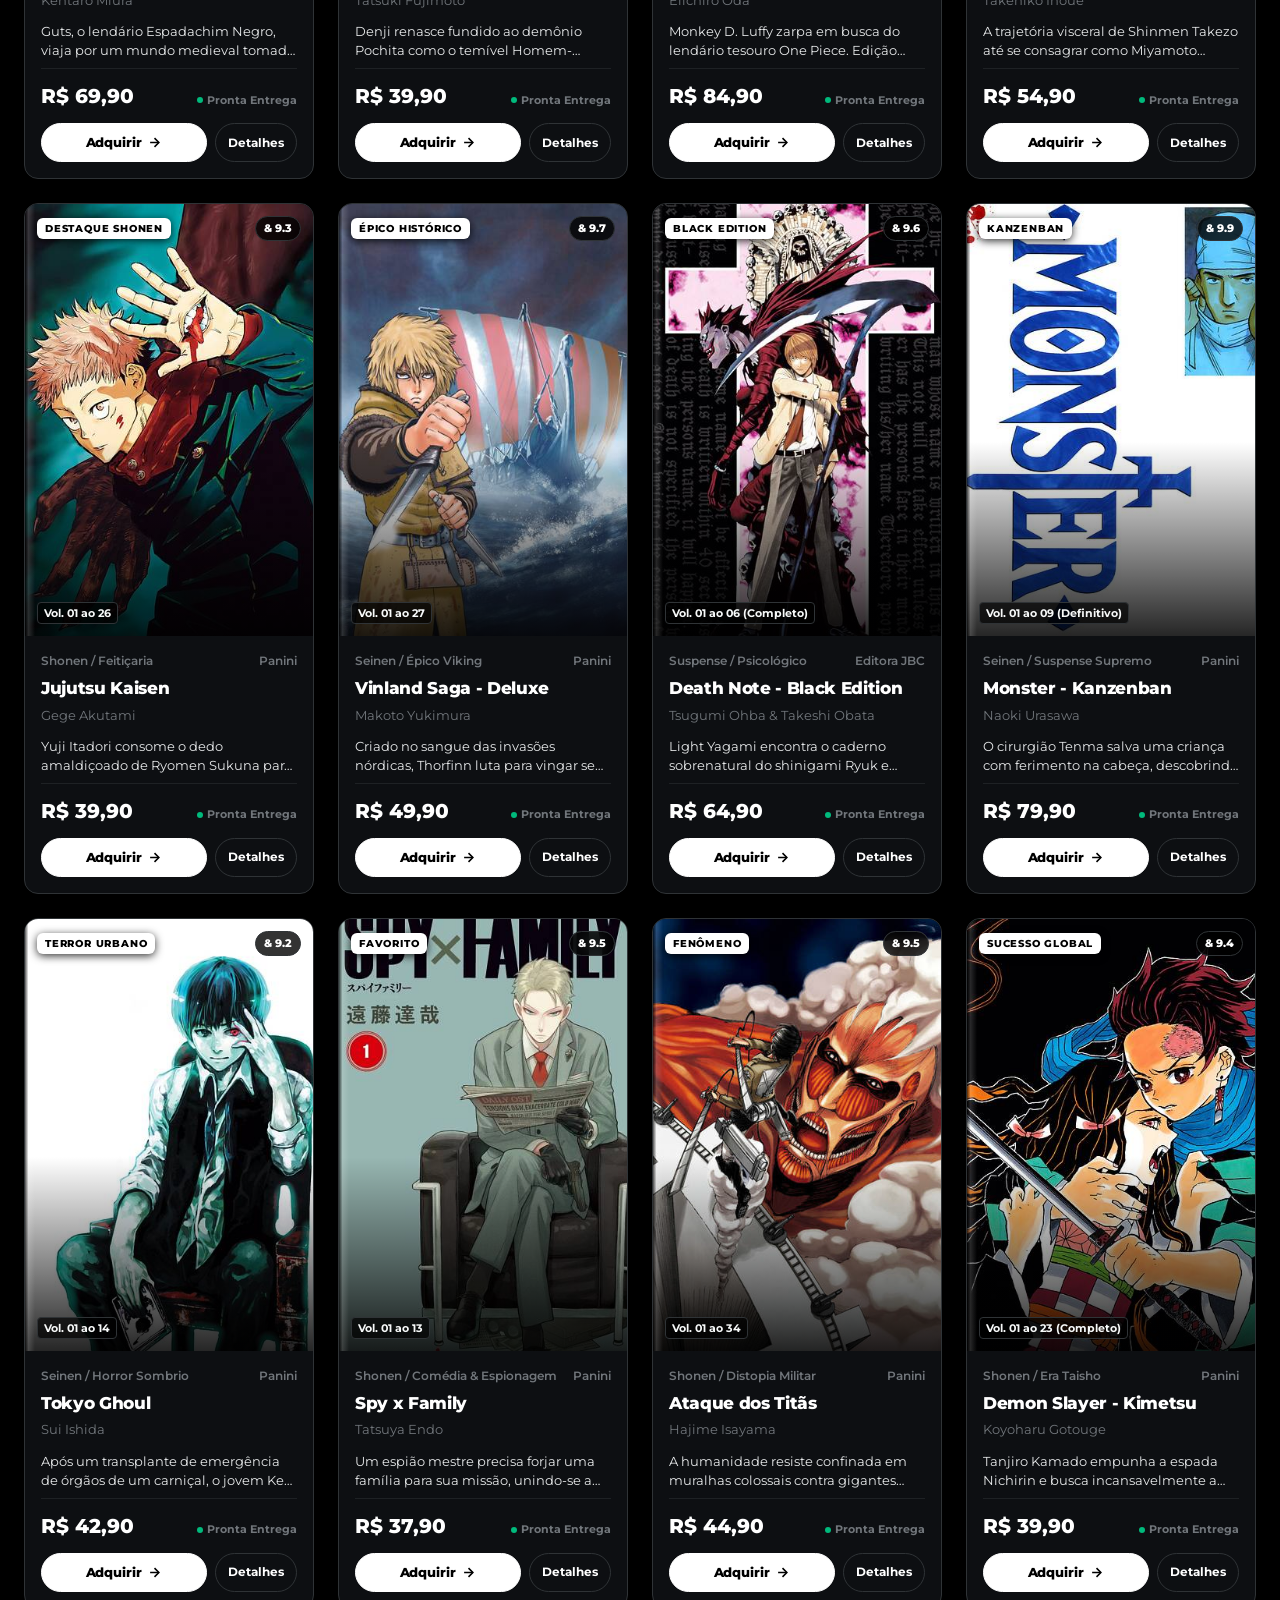
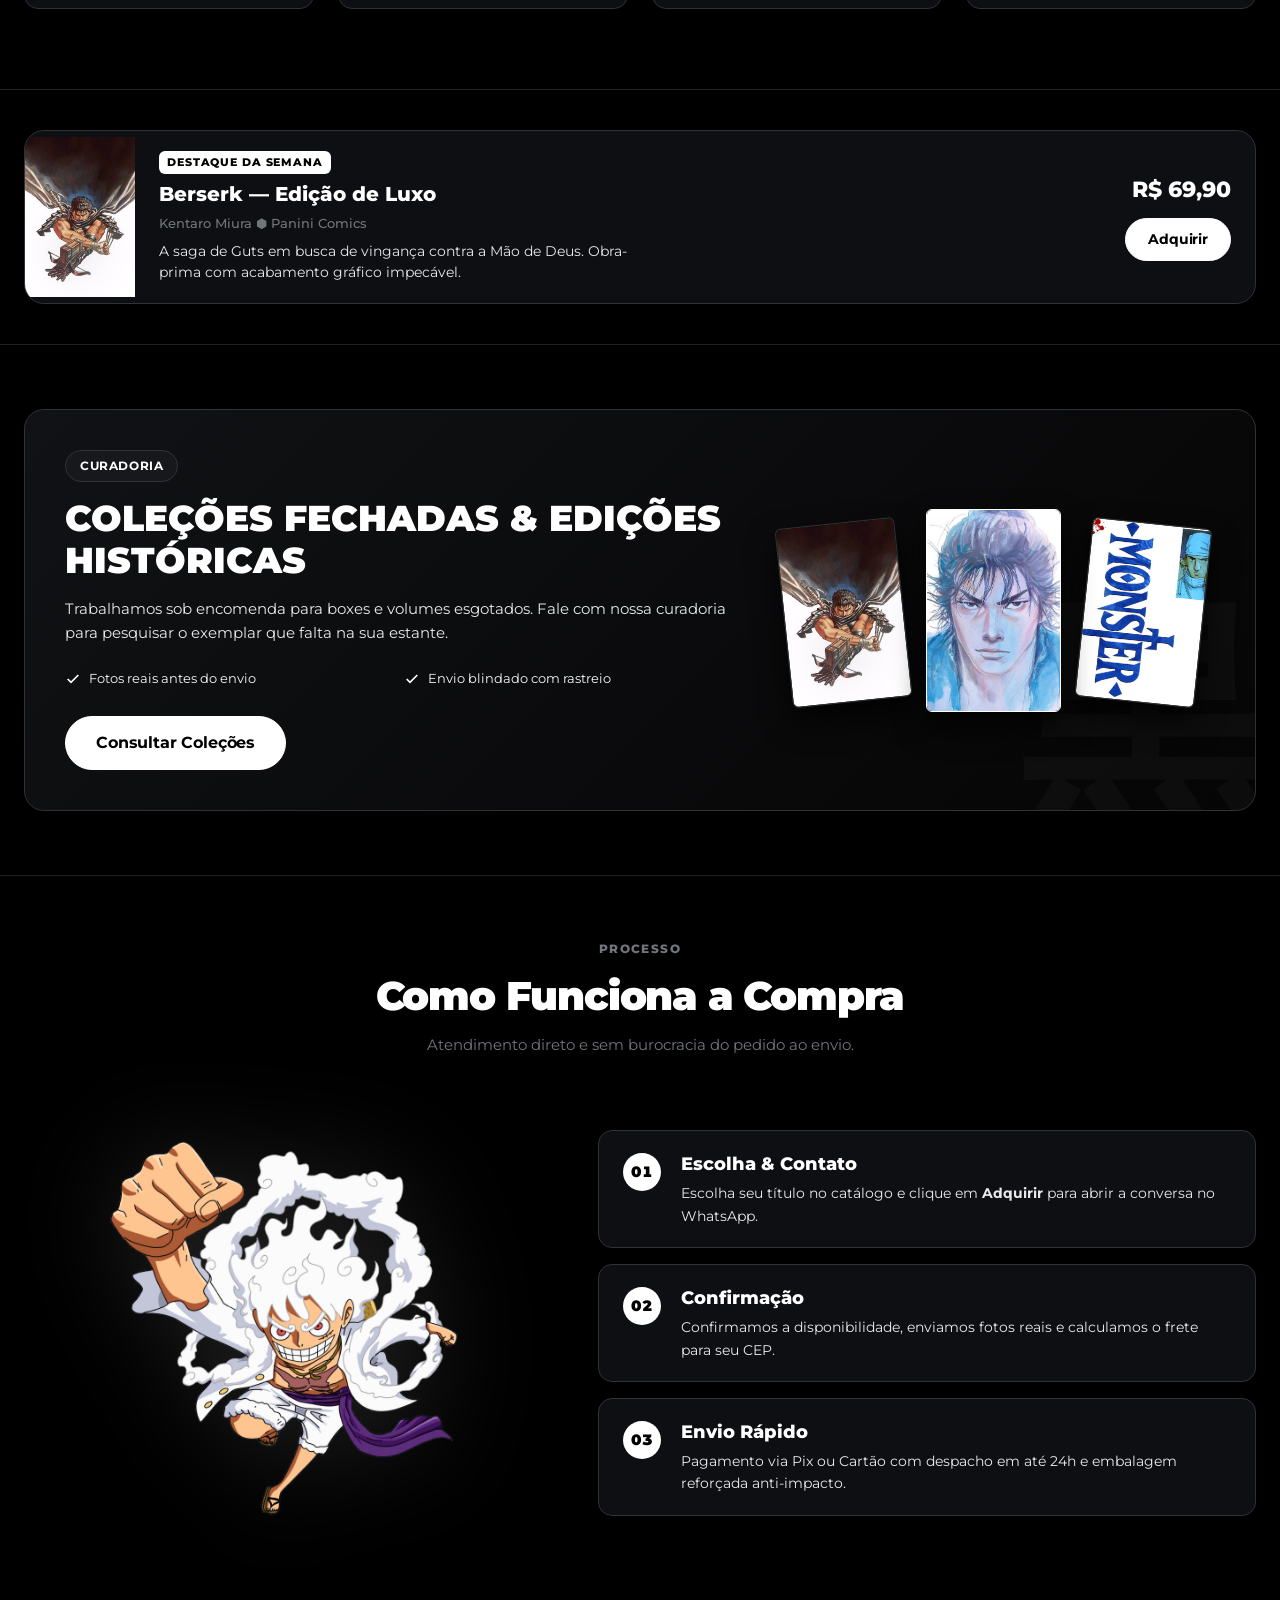
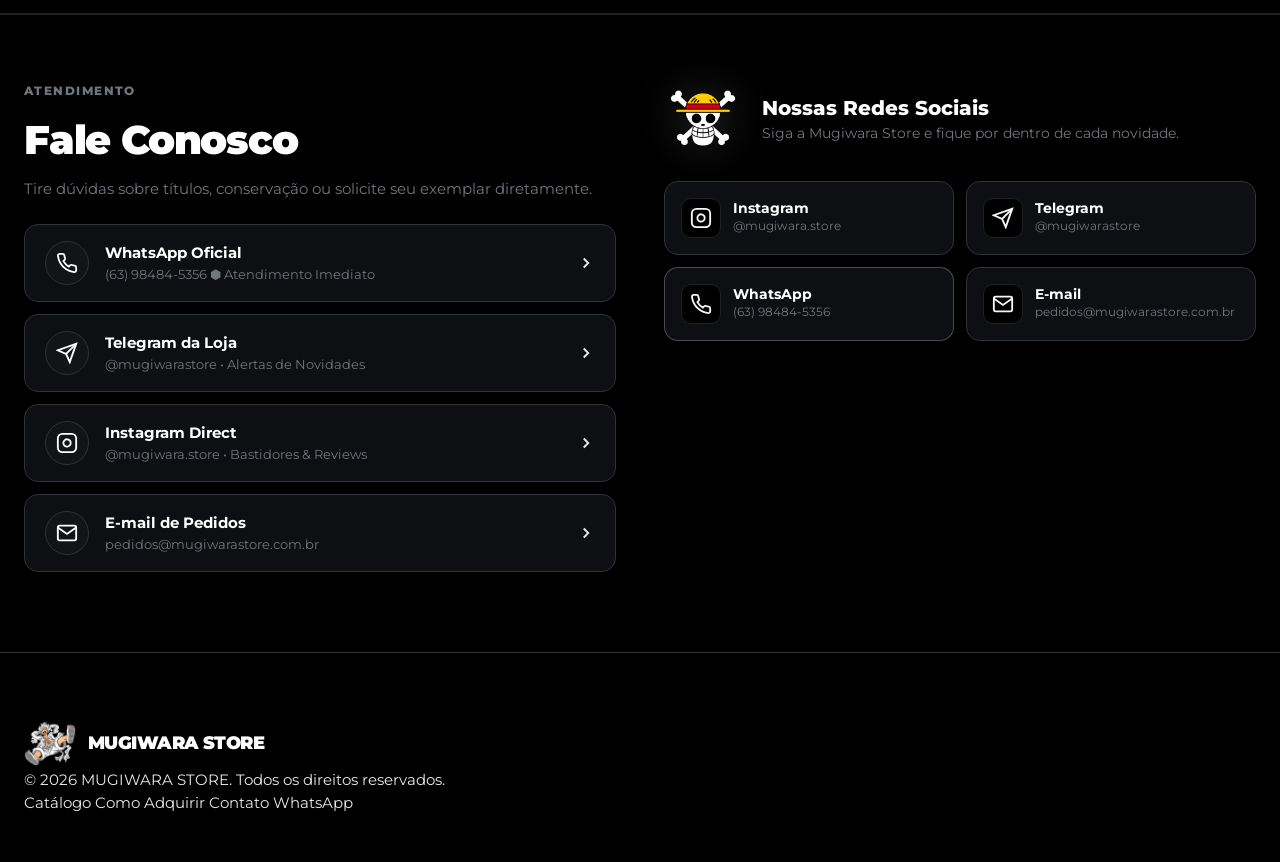
==== commit b4015d80: "feat: adiciona arte dithered como background da hero e remove iframe quebrado" ====
--- a/index.html
+++ b/index.html
@@ -105,6 +105,7 @@
 
       <!-- Hero Logo Display -->
       <div class="hero-logo-display">
+        <img src="images/hero-bg-art.jpg" alt="" class="hero-bg-art" aria-hidden="true">
         <img src="images/logo.png" alt="Mugiwara Store" class="hero-logo-big">
       </div>
 
--- a/styles.css
+++ b/styles.css
@@ -1960,3 +1960,29 @@
 
 /* Hide obsolete elements */
 .pulse-dot { display: none; }
+
+/* ===== Hero Background Art (large bg layer) ===== */
+.hero-logo-display {
+  position: relative;
+  overflow: hidden;
+}
+
+.hero-bg-art {
+  position: absolute;
+  inset: 0;
+  width: 100%;
+  height: 100%;
+  object-fit: contain;
+  object-position: center center;
+  opacity: 0.18;
+  mix-blend-mode: screen;
+  pointer-events: none;
+  z-index: 0;
+  filter: contrast(1.2) brightness(1.05);
+  user-select: none;
+}
+
+.hero-logo-big {
+  position: relative;
+  z-index: 1;
+}
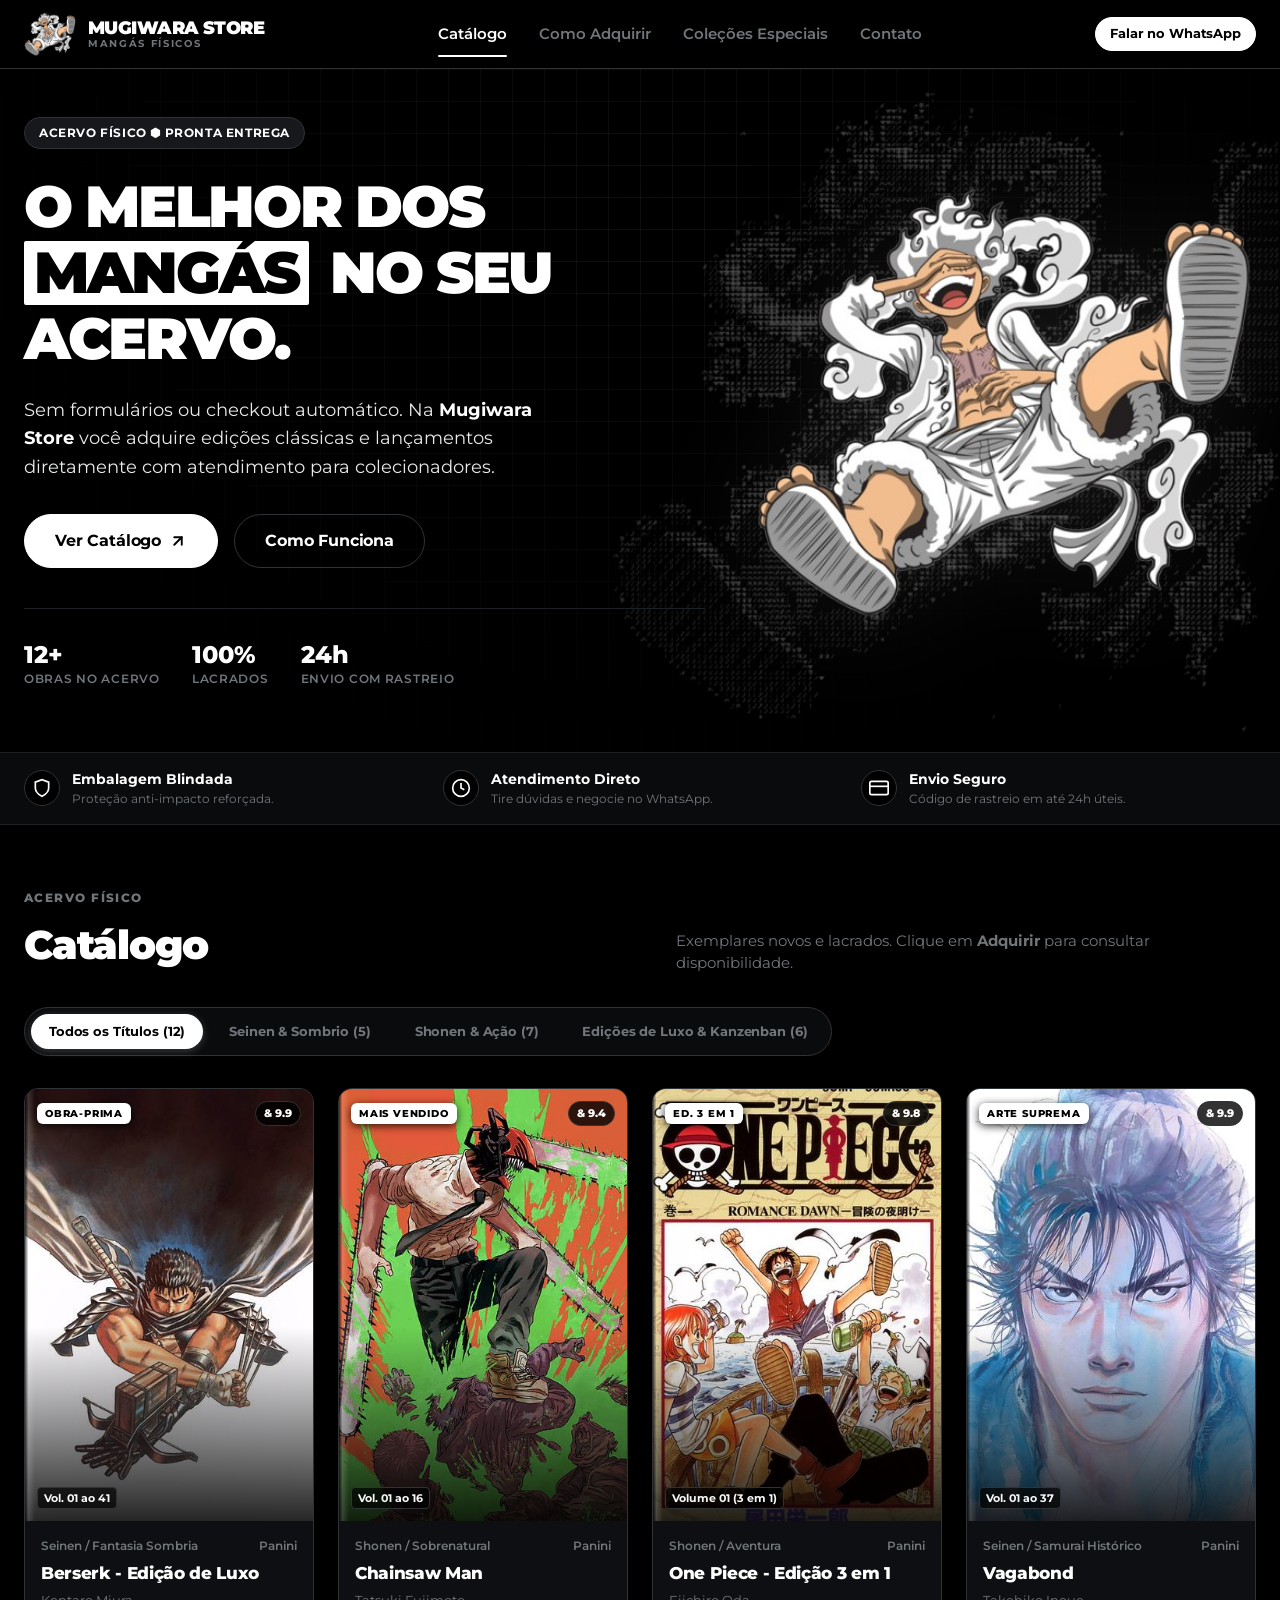
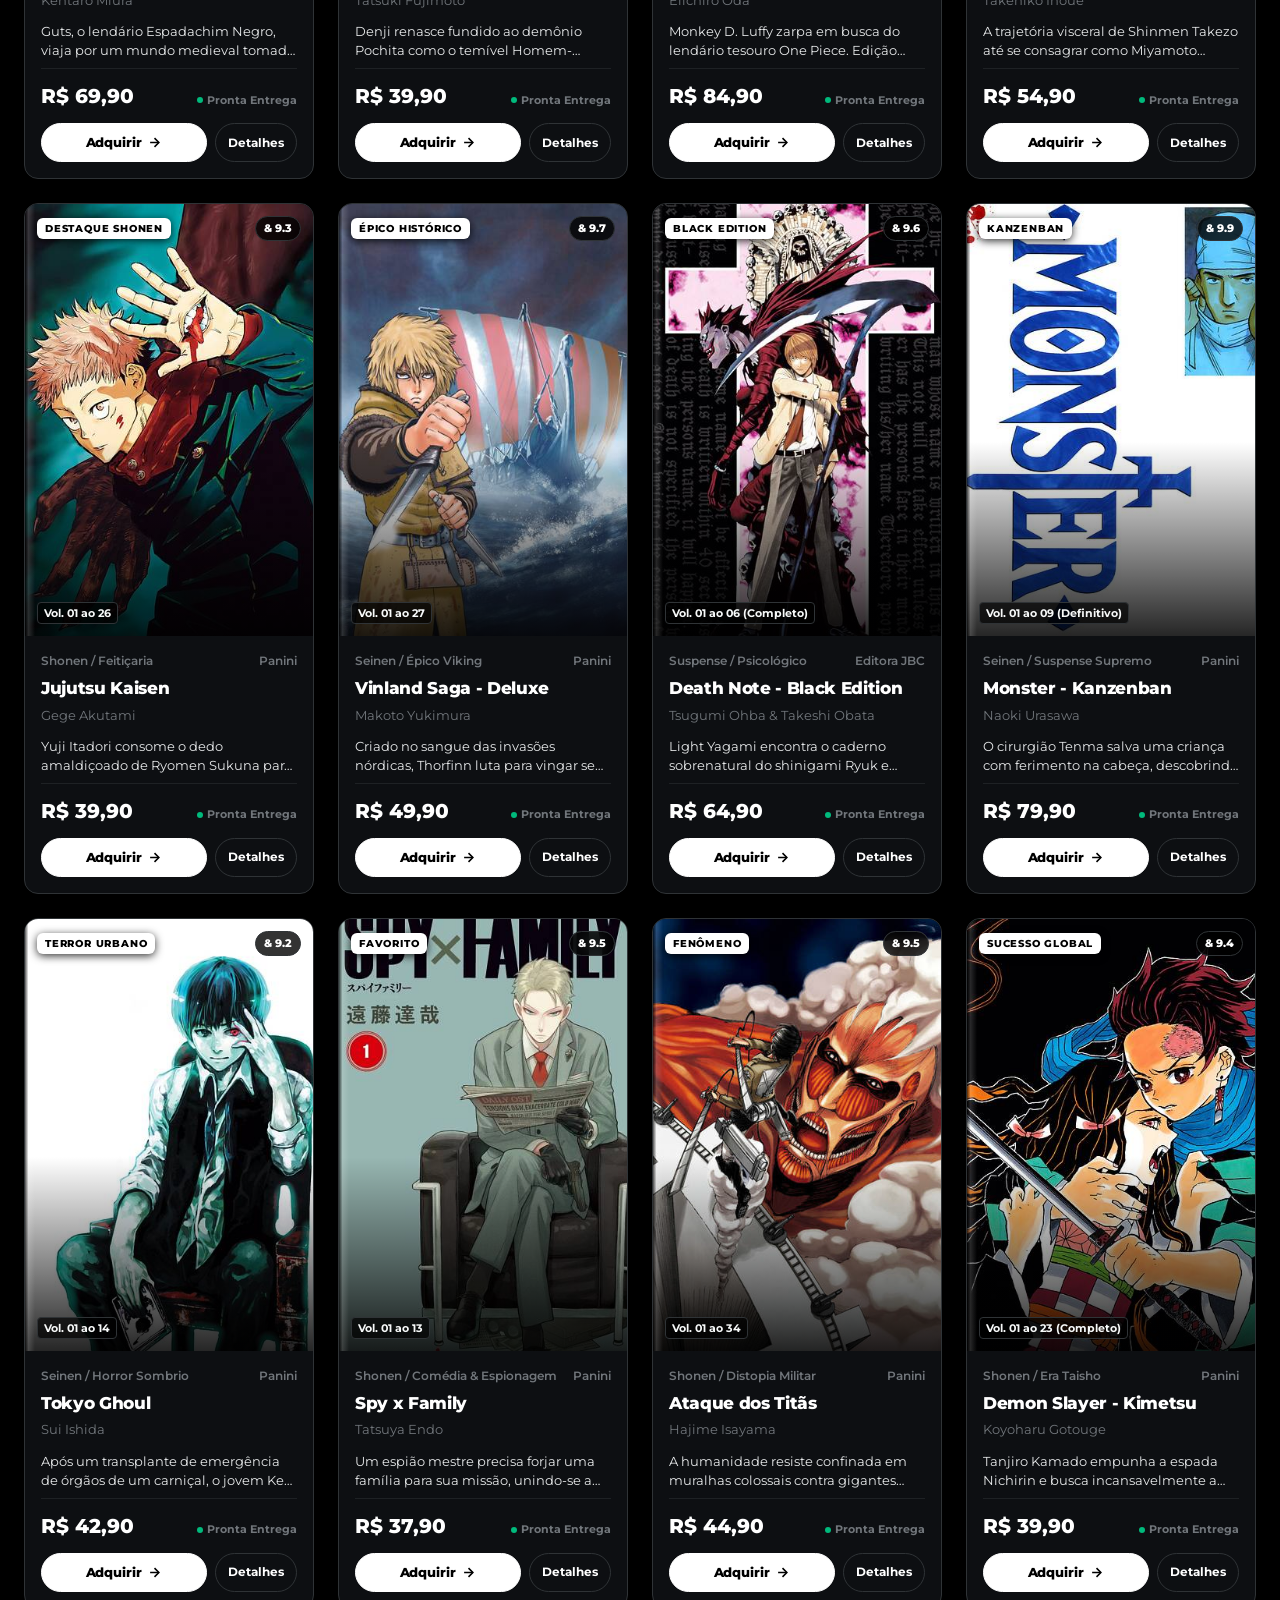
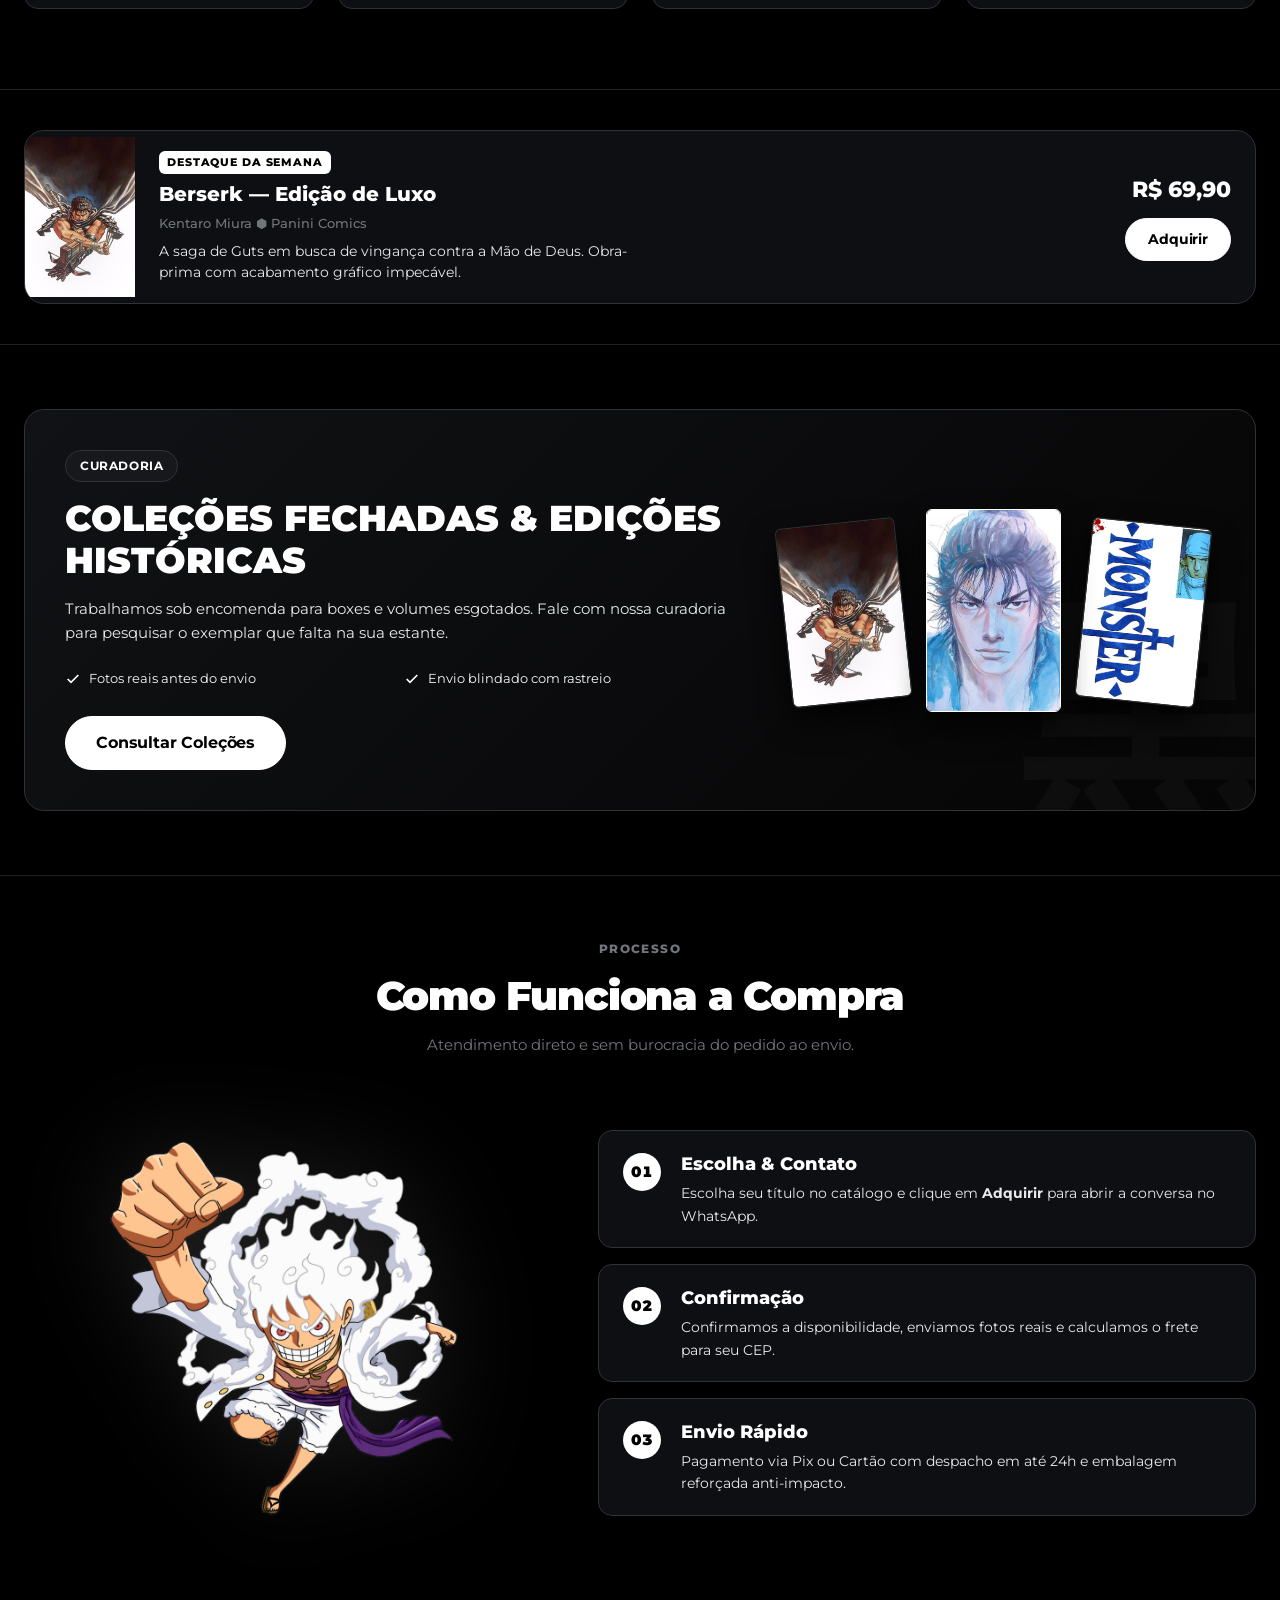
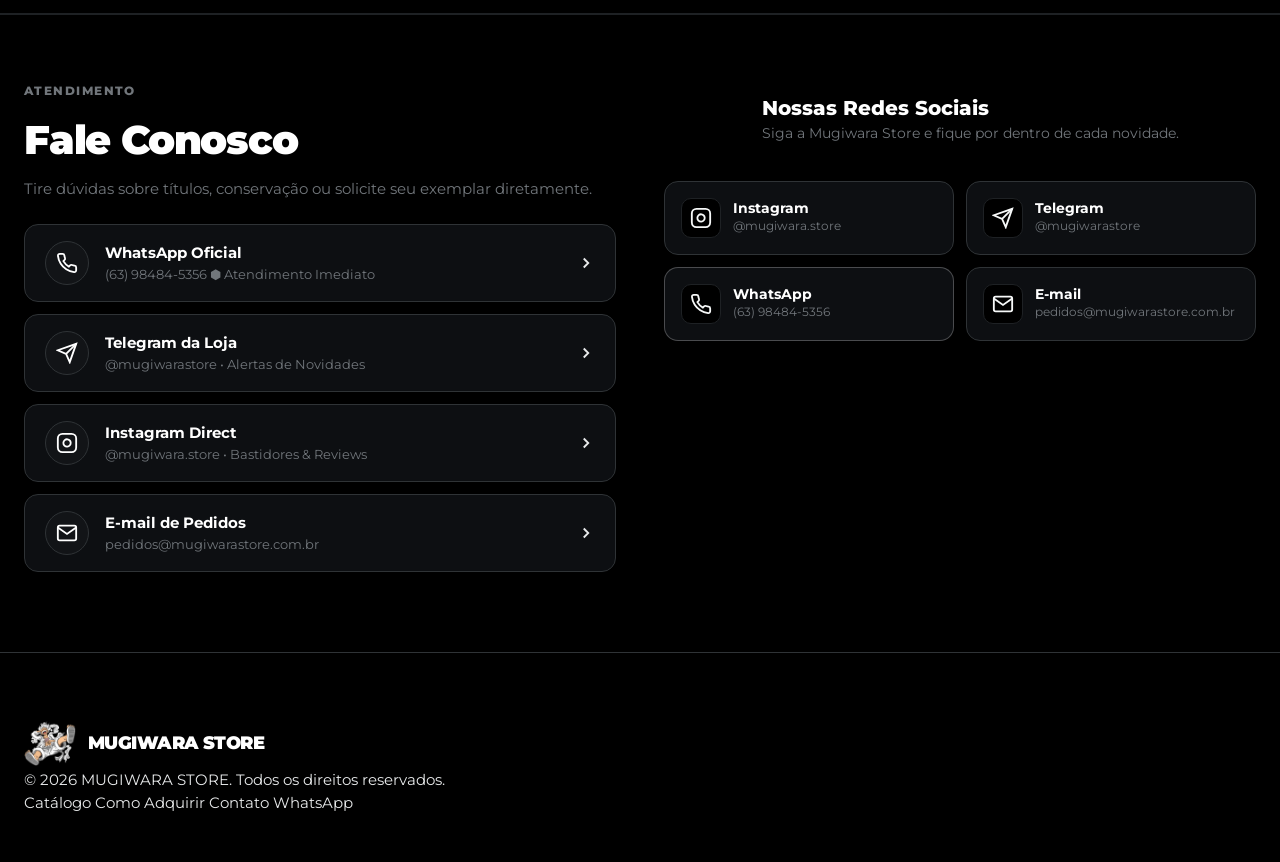
==== commit 4c387a0c: "feat: hero bg-art como background grande na coluna direita" ====
--- a/index.html
+++ b/index.html
@@ -59,6 +59,7 @@
 
   <!-- Hero / Spotlight Section -->
   <section class="hero" id="destaque">
+    <img src="images/hero-bg-art.jpg" alt="" class="hero-bg-art" aria-hidden="true">
     <div class="container hero-grid">
       
       <!-- Hero Copy -->
@@ -105,7 +106,6 @@
 
       <!-- Hero Logo Display -->
       <div class="hero-logo-display">
-        <img src="images/hero-bg-art.jpg" alt="" class="hero-bg-art" aria-hidden="true">
         <img src="images/logo.png" alt="Mugiwara Store" class="hero-logo-big">
       </div>
 
--- a/styles.css
+++ b/styles.css
@@ -1693,6 +1693,7 @@
   justify-content: center;
   height: 100%;
   min-height: 340px;
+  position: relative;
 }
 
 .hero-logo-big {
@@ -1962,27 +1963,27 @@
 .pulse-dot { display: none; }
 
 /* ===== Hero Background Art (large bg layer) ===== */
-.hero-logo-display {
-  position: relative;
-  overflow: hidden;
-}
-
 .hero-bg-art {
   position: absolute;
-  inset: 0;
-  width: 100%;
-  height: 100%;
+  top: 50%;
+  right: -5%;
+  transform: translateY(-50%);
+  width: 58%;
+  height: 130%;
   object-fit: contain;
   object-position: center center;
-  opacity: 0.18;
+  opacity: 0.28;
   mix-blend-mode: screen;
   pointer-events: none;
-  z-index: 0;
-  filter: contrast(1.2) brightness(1.05);
+  z-index: 1;
+  filter: contrast(1.15) brightness(1.1);
   user-select: none;
 }
 
 .hero-logo-big {
   position: relative;
   z-index: 1;
-}
+  width: 100%;
+  max-width: 520px;
+  height: auto;
+}
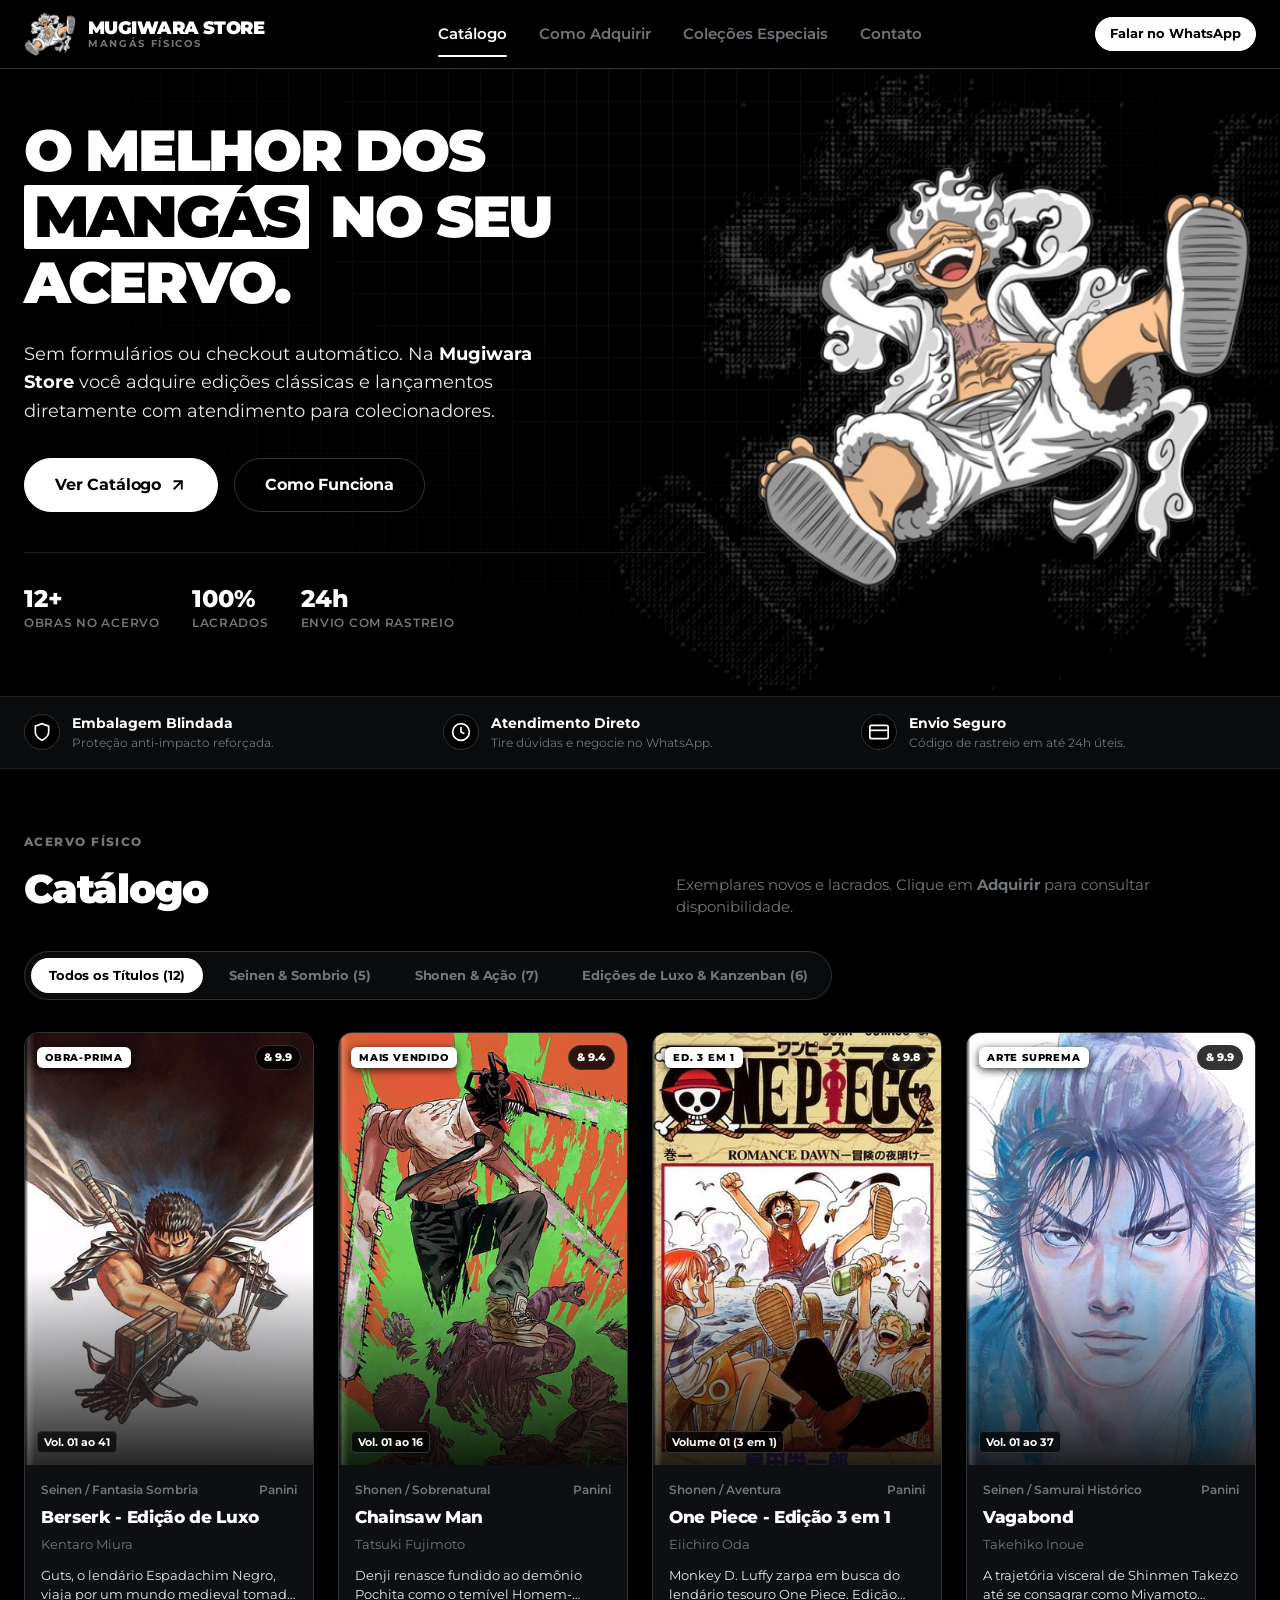
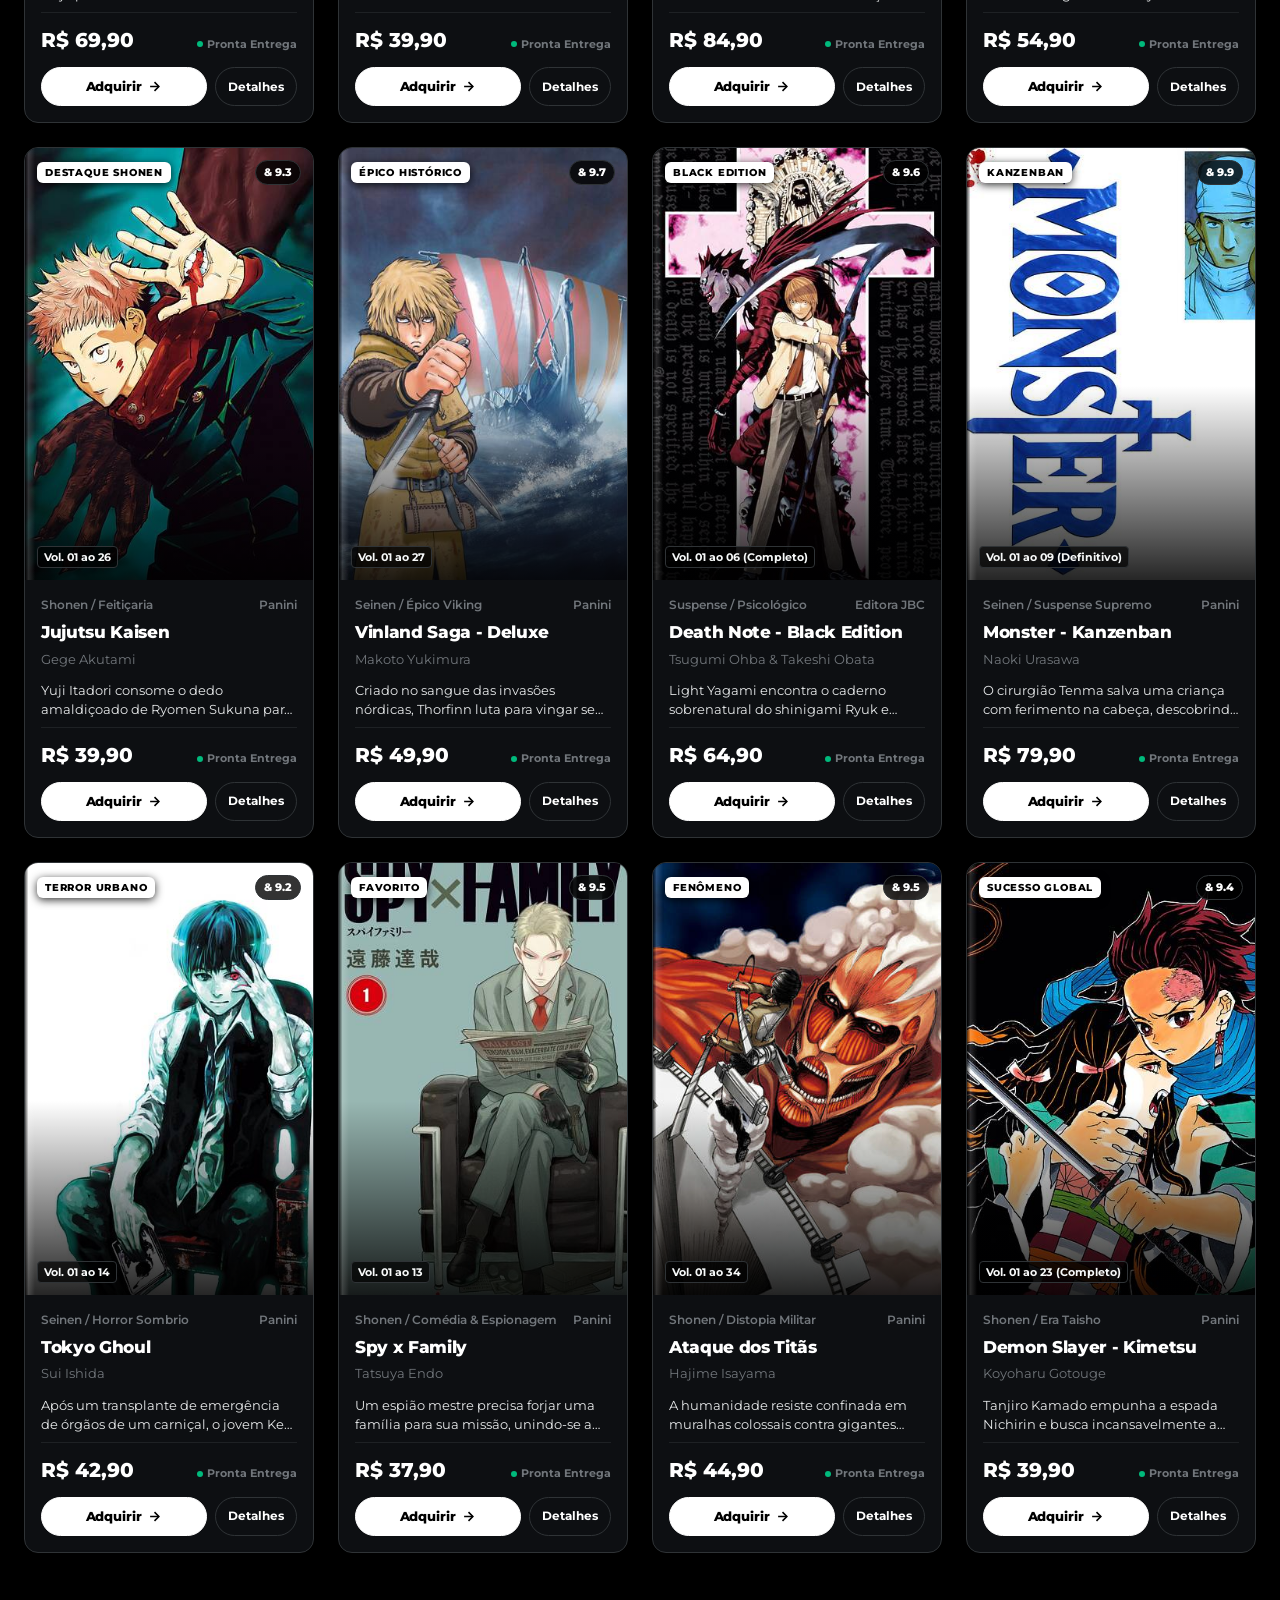
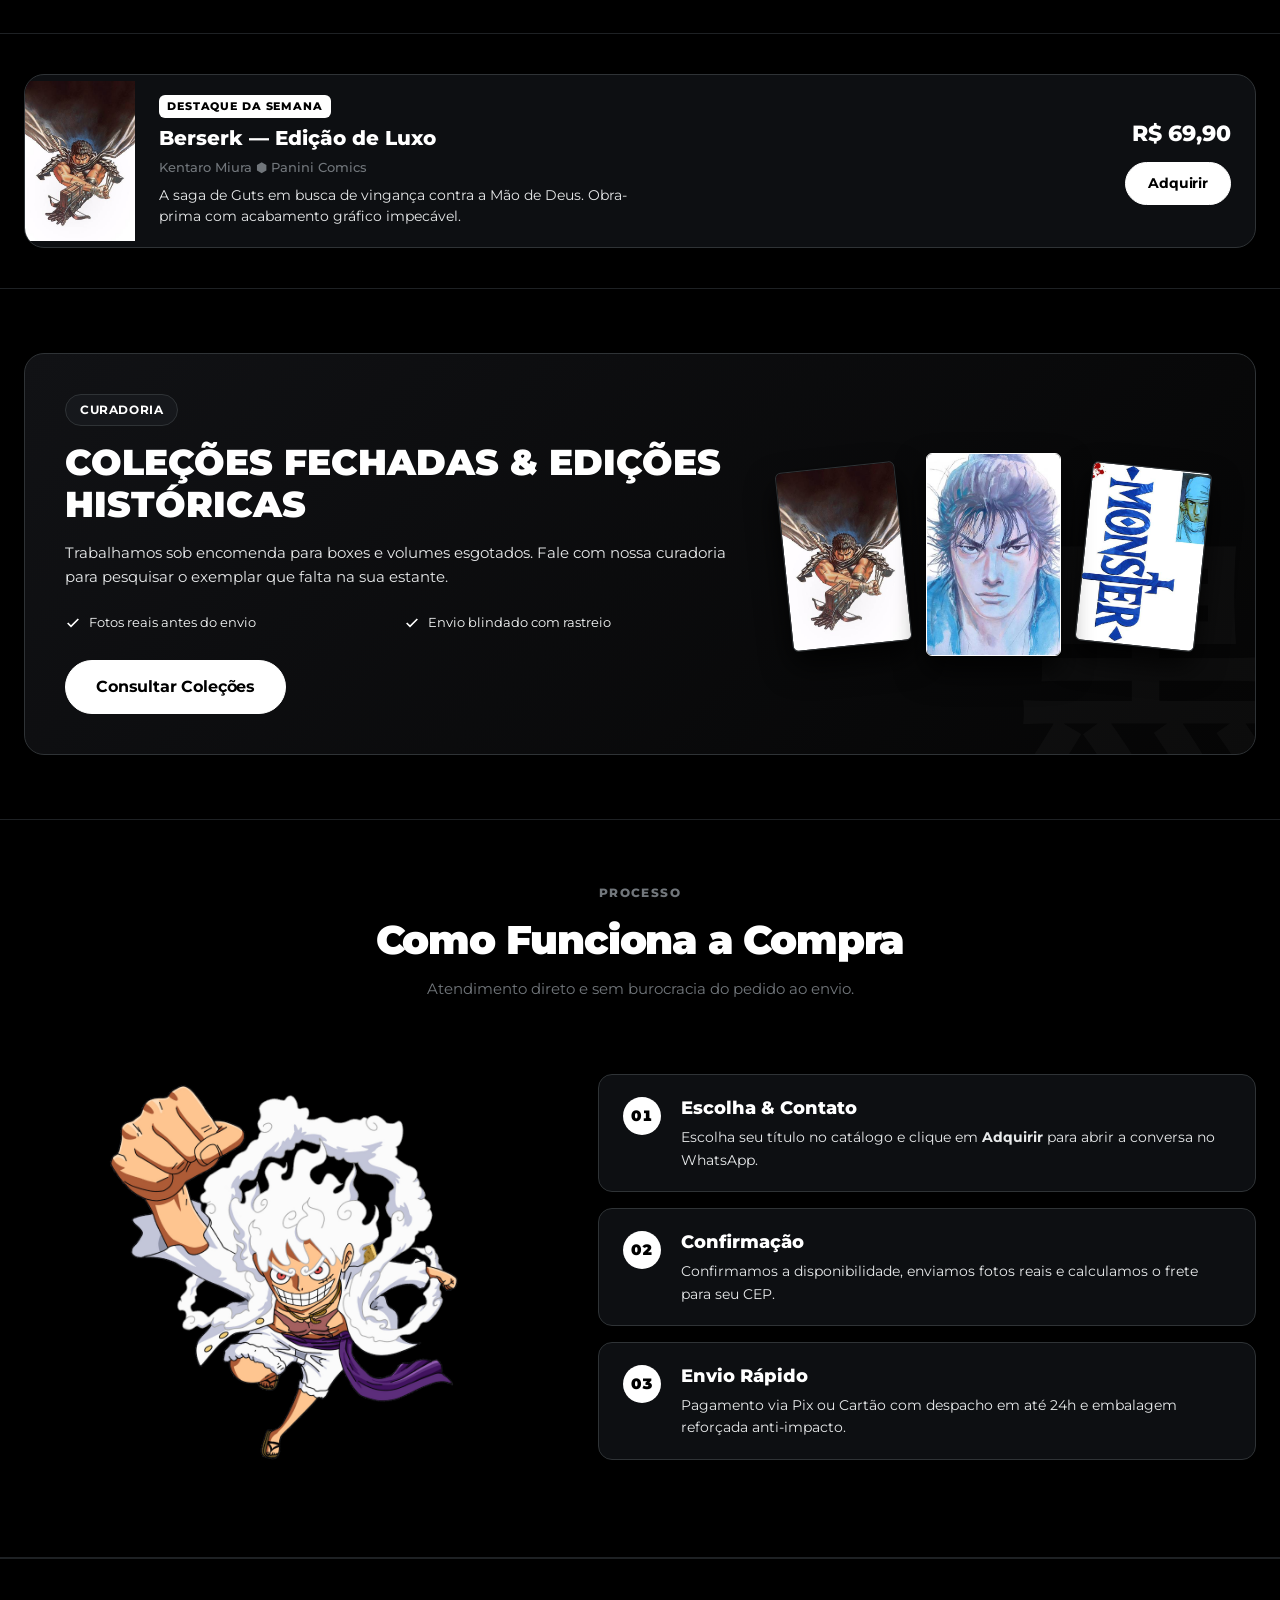
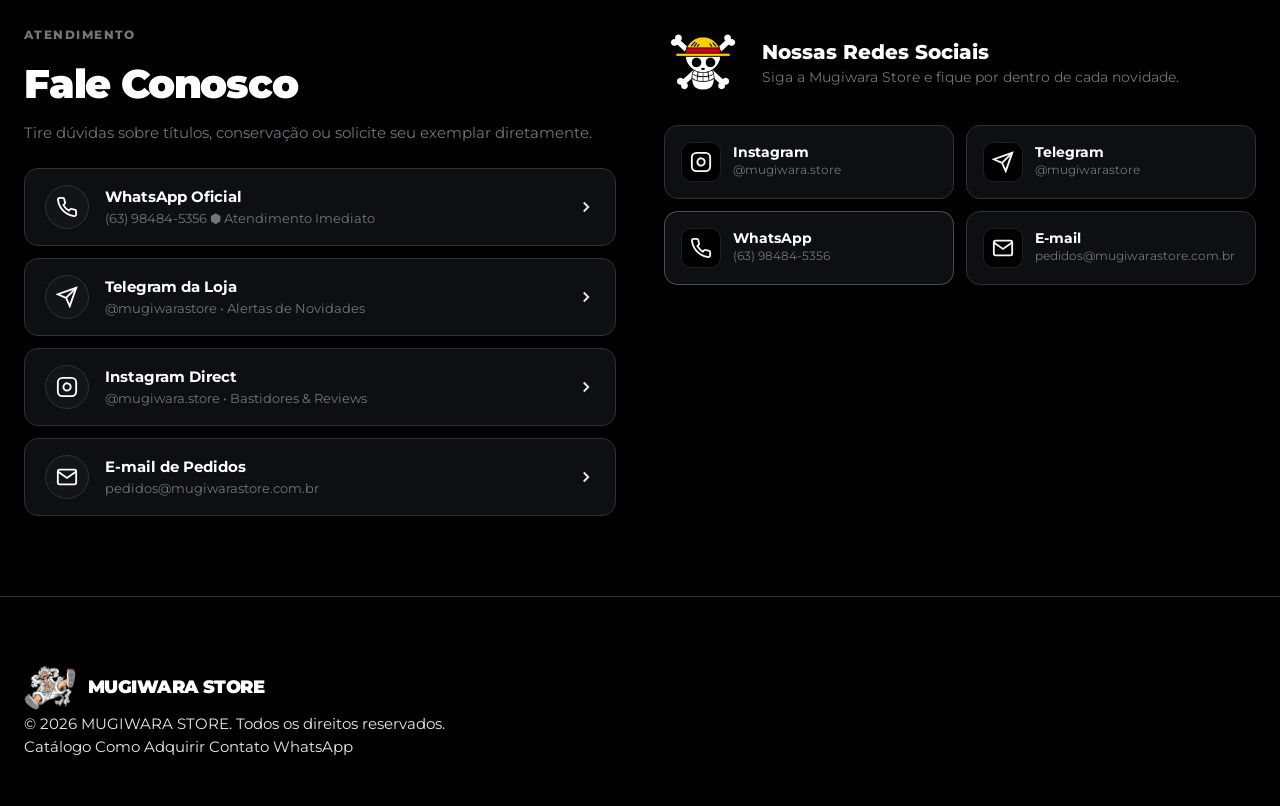
==== commit 47c667ba: "fix: remove hero badge pill, Pronta Entrega pill e todos os glows/brilhos do site" ====
--- a/index.html
+++ b/index.html
@@ -64,9 +64,6 @@
       
       <!-- Hero Copy -->
       <div class="hero-content">
-        <div class="hero-badge-pill">
-          Acervo Físico ⬢ Pronta Entrega
-        </div>
 
         <h1 class="hero-title">
           O MELHOR DOS<br>
--- a/styles.css
+++ b/styles.css
@@ -19,7 +19,7 @@
   --border-muted: #2f3336;
   --border-strong: #3e4247;
   --border-white: #ffffff;
-  --border-glow: rgba(255, 255, 255, 0.25);
+  --border-glow: transparent;
   
   /* Text & Typography Colors */
   --text-pure-white: #ffffff;
@@ -276,7 +276,7 @@
 .btn-primary:hover {
   background-color: var(--btn-primary-hover);
   transform: translateY(-1px);
-  box-shadow: 0 4px 14px rgba(255, 255, 255, 0.15);
+  box-shadow: none;
 }
 
 .btn-outline {
@@ -384,7 +384,7 @@
   height: 6px;
   background-color: var(--text-pure-white);
   border-radius: 50%;
-  box-shadow: 0 0 8px rgba(255, 255, 255, 0.8);
+  box-shadow: none;
 }
 
 .hero-title {
@@ -475,7 +475,7 @@
 .hero-card:hover {
   border-color: var(--border-white);
   transform: translateY(-3px);
-  box-shadow: 0 25px 50px -15px rgba(255, 255, 255, 0.06), 0 0 1px 1px var(--border-white);
+  box-shadow: 0 0 1px 1px var(--border-white);
 }
 
 .hero-card-cover-wrap {
@@ -721,7 +721,7 @@
 #filter-luxo:checked ~ .filter-tabs label[for="filter-luxo"] {
   background-color: var(--text-pure-white);
   color: var(--bg-black);
-  box-shadow: 0 2px 8px rgba(255, 255, 255, 0.2);
+  box-shadow: none;
 }
 
 /* ==========================================================================
@@ -1007,7 +1007,7 @@
 .btn-adquirir:hover {
   background-color: var(--btn-primary-hover);
   transform: translateY(-1px);
-  box-shadow: 0 4px 12px rgba(255, 255, 255, 0.2);
+  box-shadow: none;
 }
 
 .btn-detalhes {
@@ -1352,7 +1352,7 @@
 
 .form-input:focus, .form-textarea:focus, .form-select:focus {
   border-color: var(--border-white);
-  box-shadow: 0 0 0 1px var(--border-white);
+  box-shadow: none;
   background-color: var(--bg-surface-elevated);
 }
 
@@ -1702,7 +1702,6 @@
   height: auto;
   object-fit: contain;
   mix-blend-mode: lighten;
-  filter: drop-shadow(0 0 60px rgba(255, 255, 255, 0.08));
   animation: float 6s ease-in-out infinite;
 }
 
@@ -1849,7 +1848,6 @@
   height: auto;
   object-fit: contain;
   mix-blend-mode: lighten;
-  filter: drop-shadow(0 0 50px rgba(255, 255, 255, 0.12));
   animation: float 6s ease-in-out infinite;
 }
 
@@ -1886,7 +1884,6 @@
   object-fit: contain;
   mix-blend-mode: lighten;
   flex-shrink: 0;
-  filter: drop-shadow(0 0 20px rgba(255, 255, 255, 0.15));
 }
 
 .social-links-grid {
